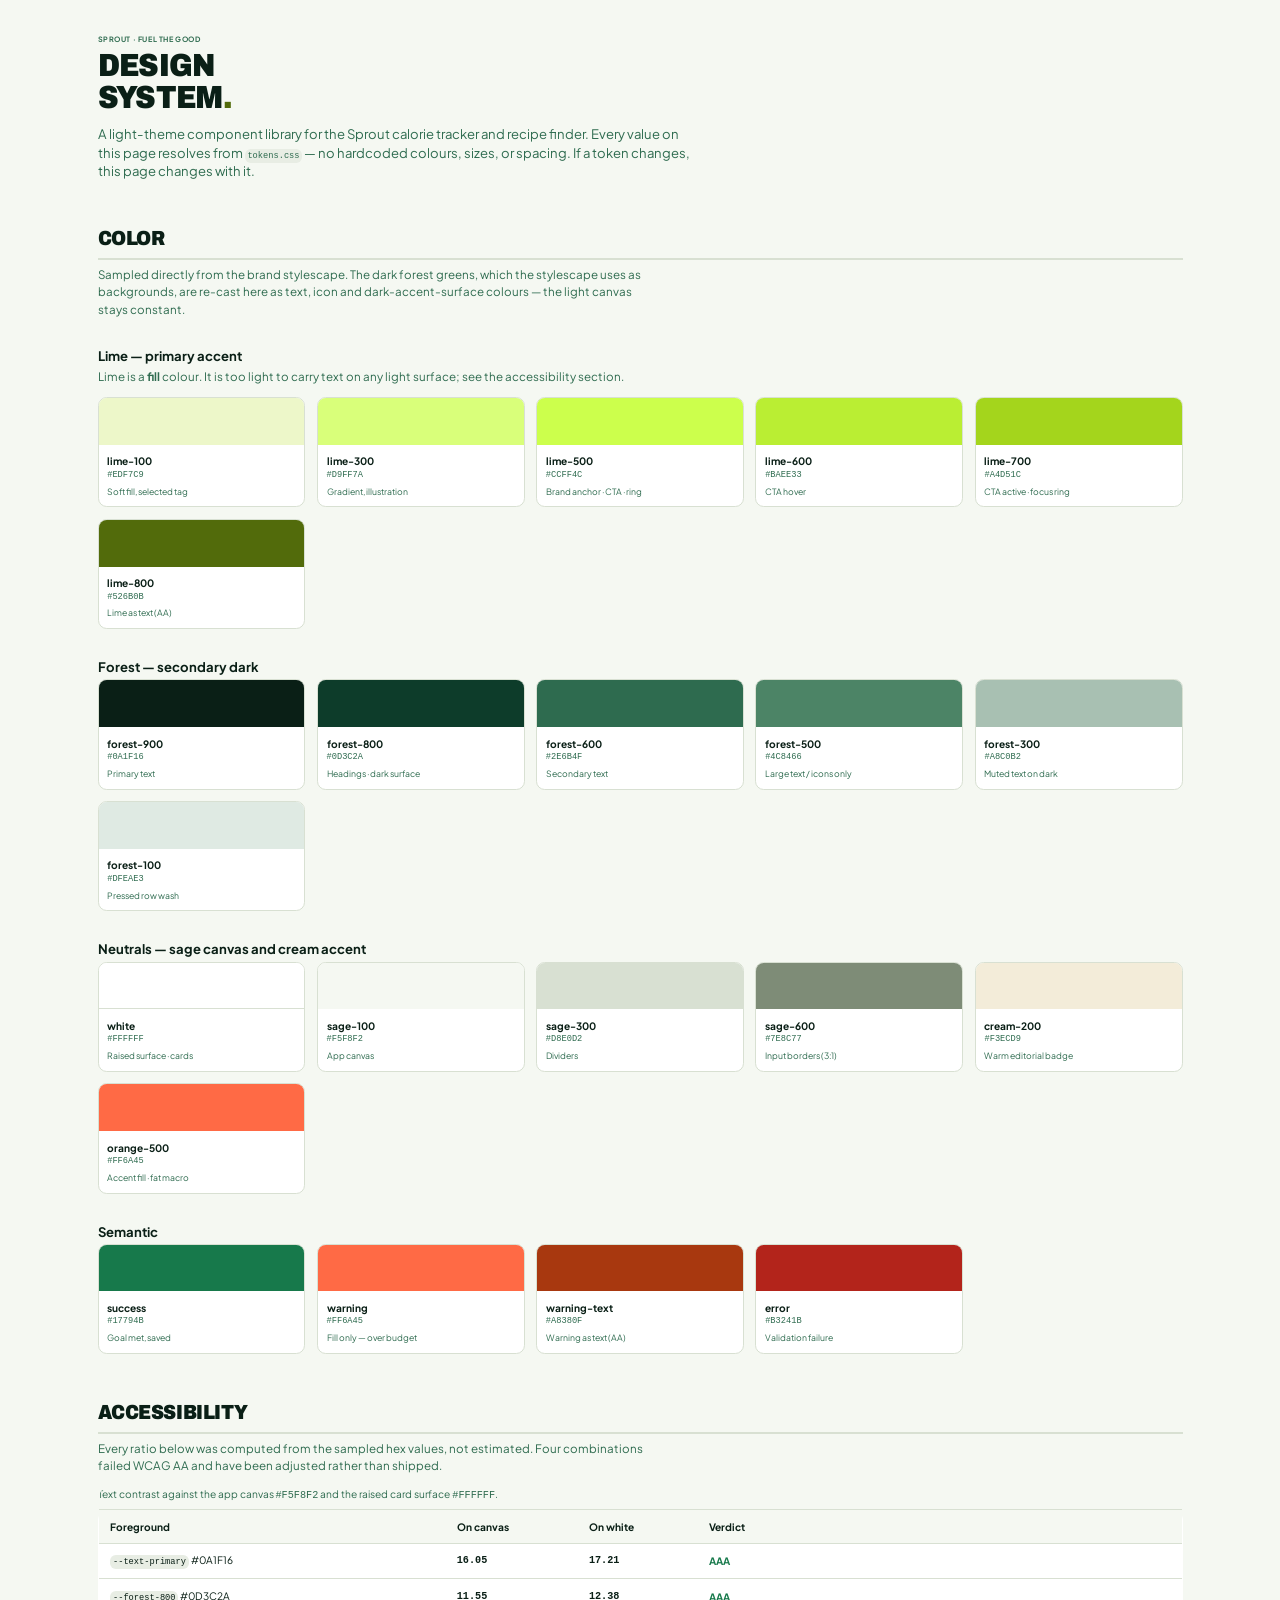
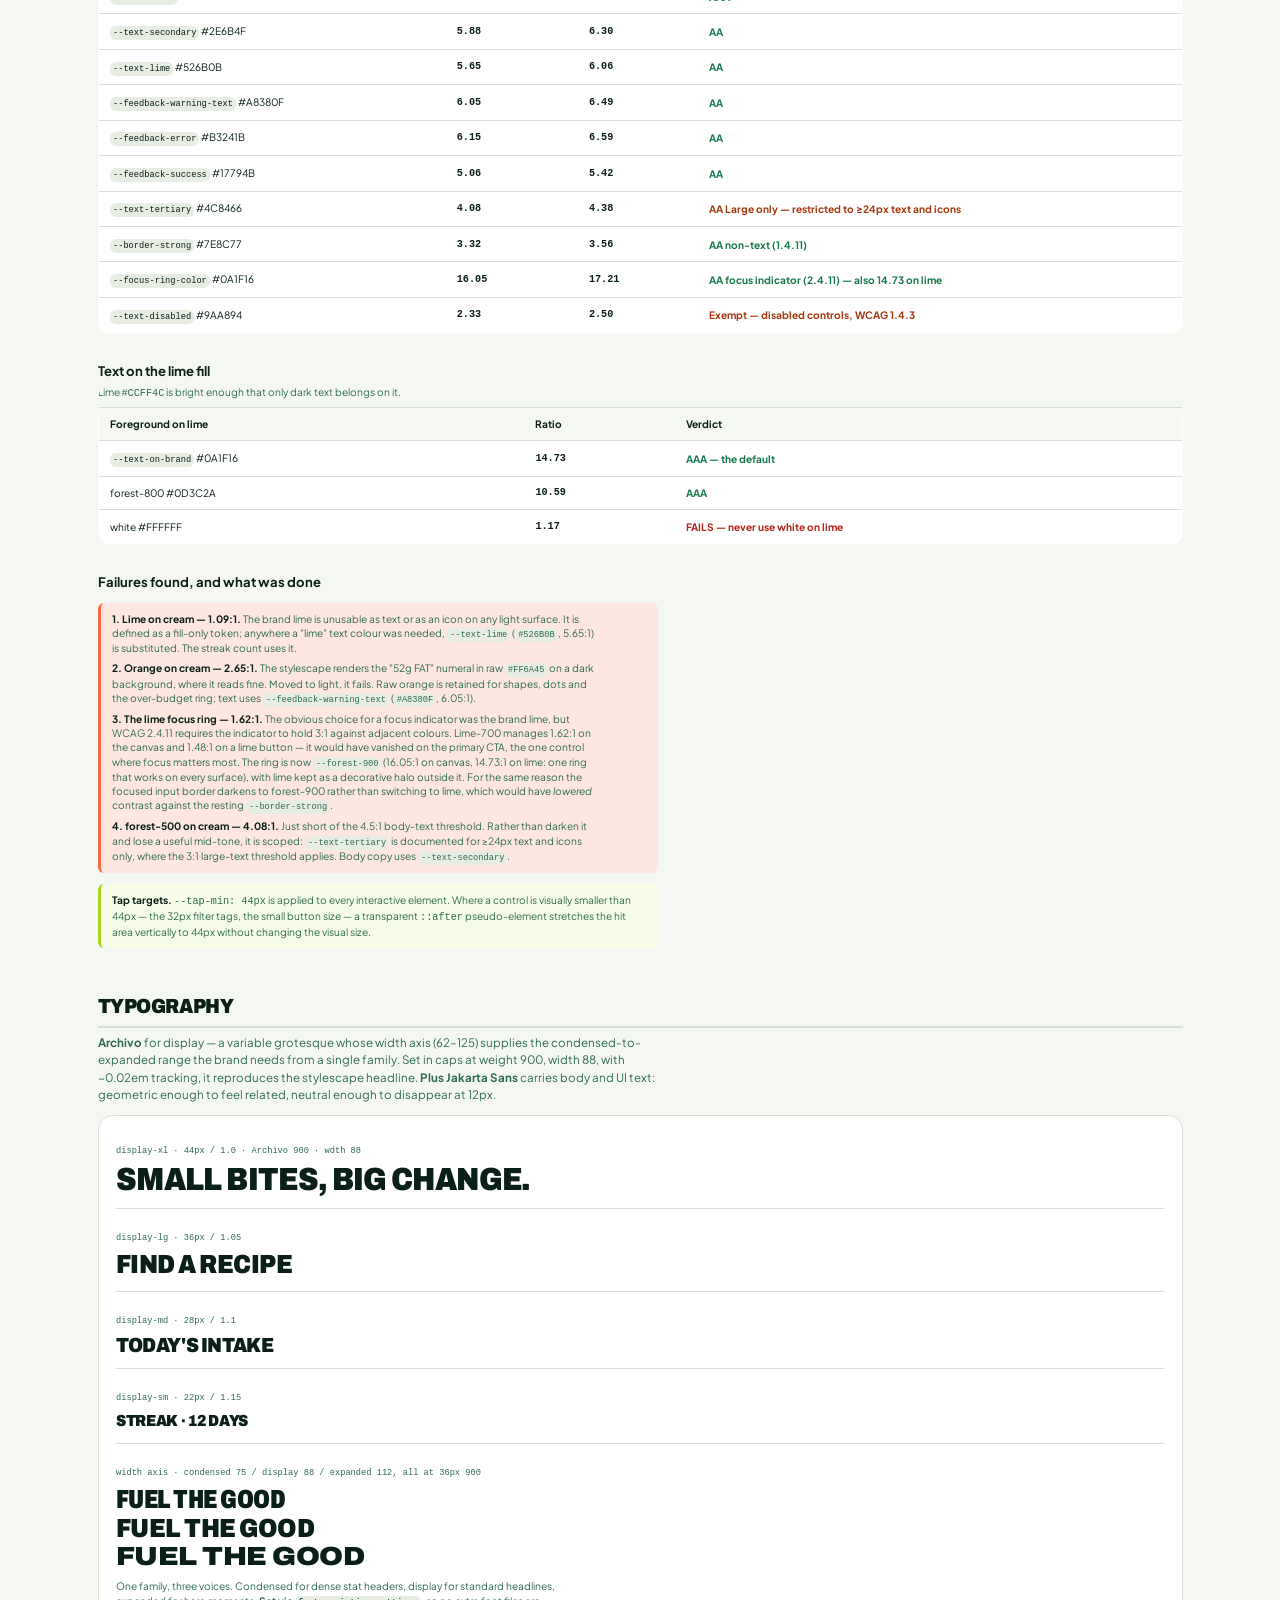
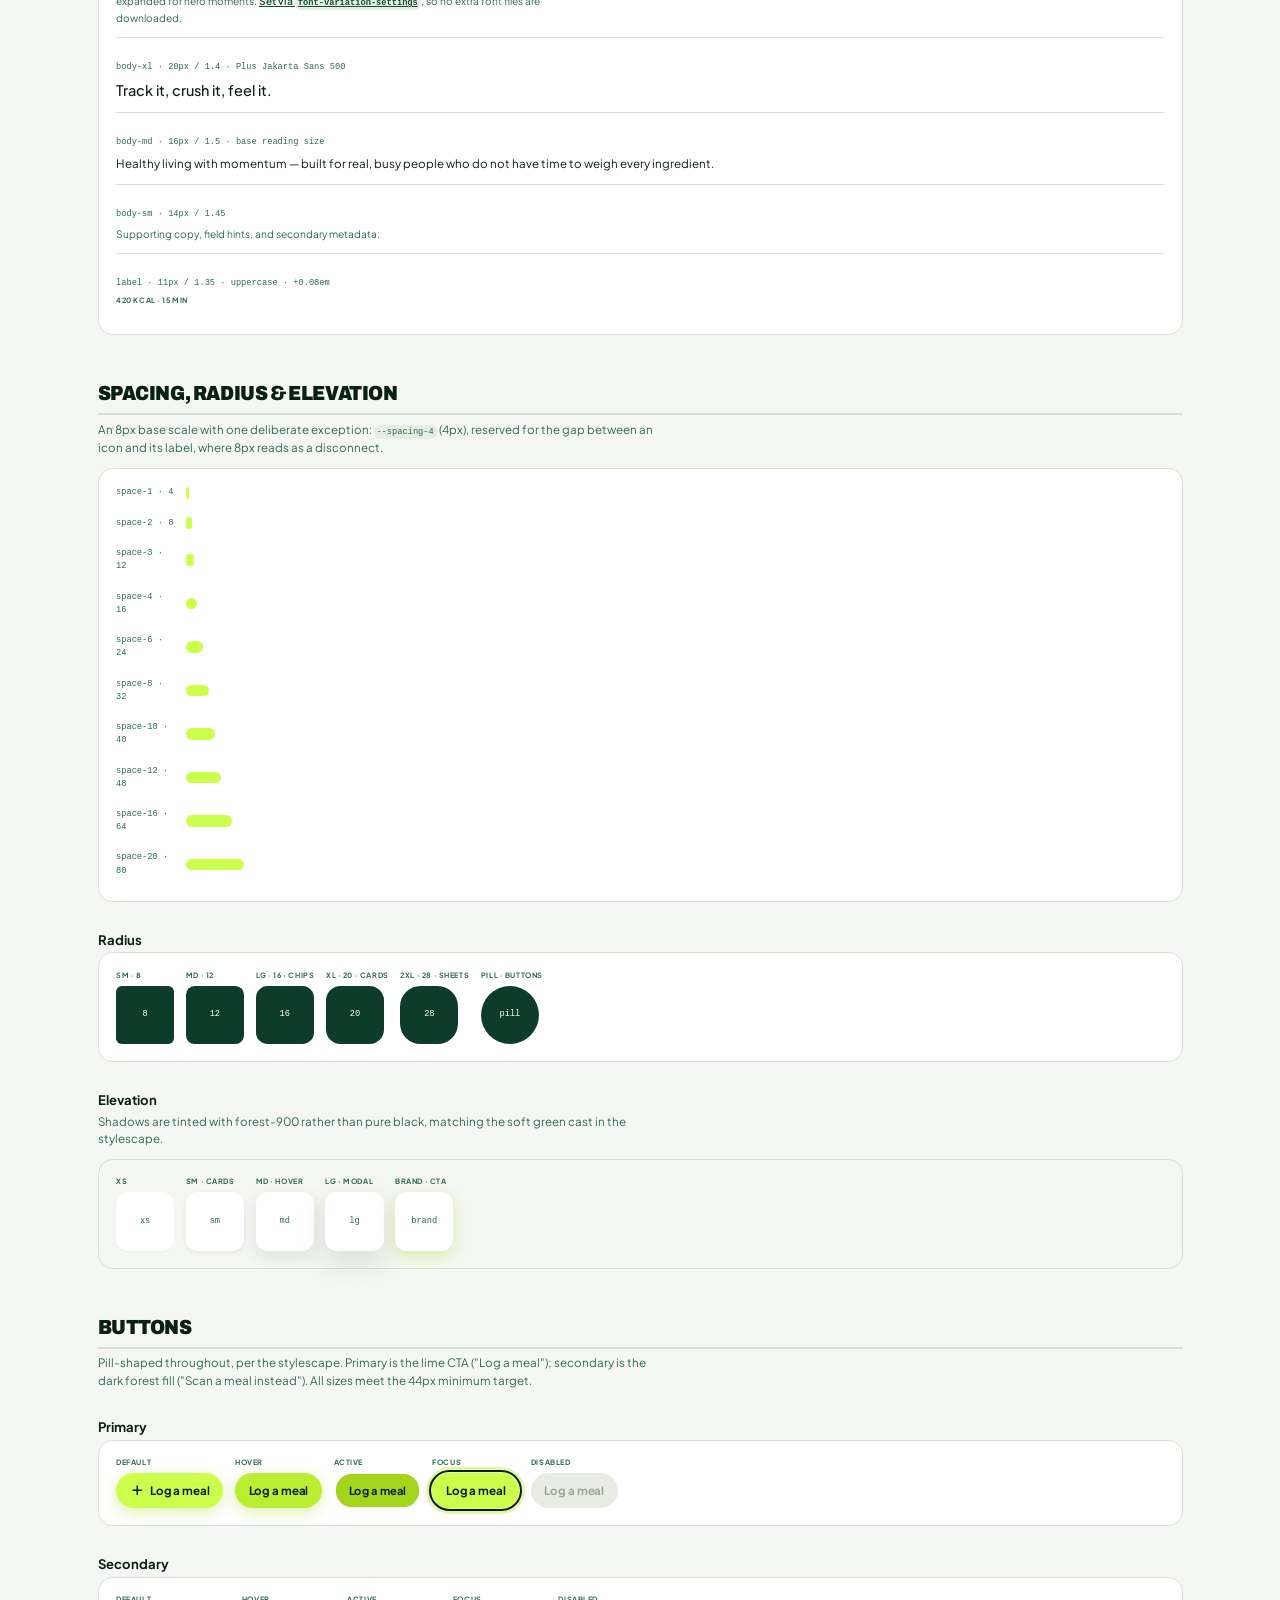
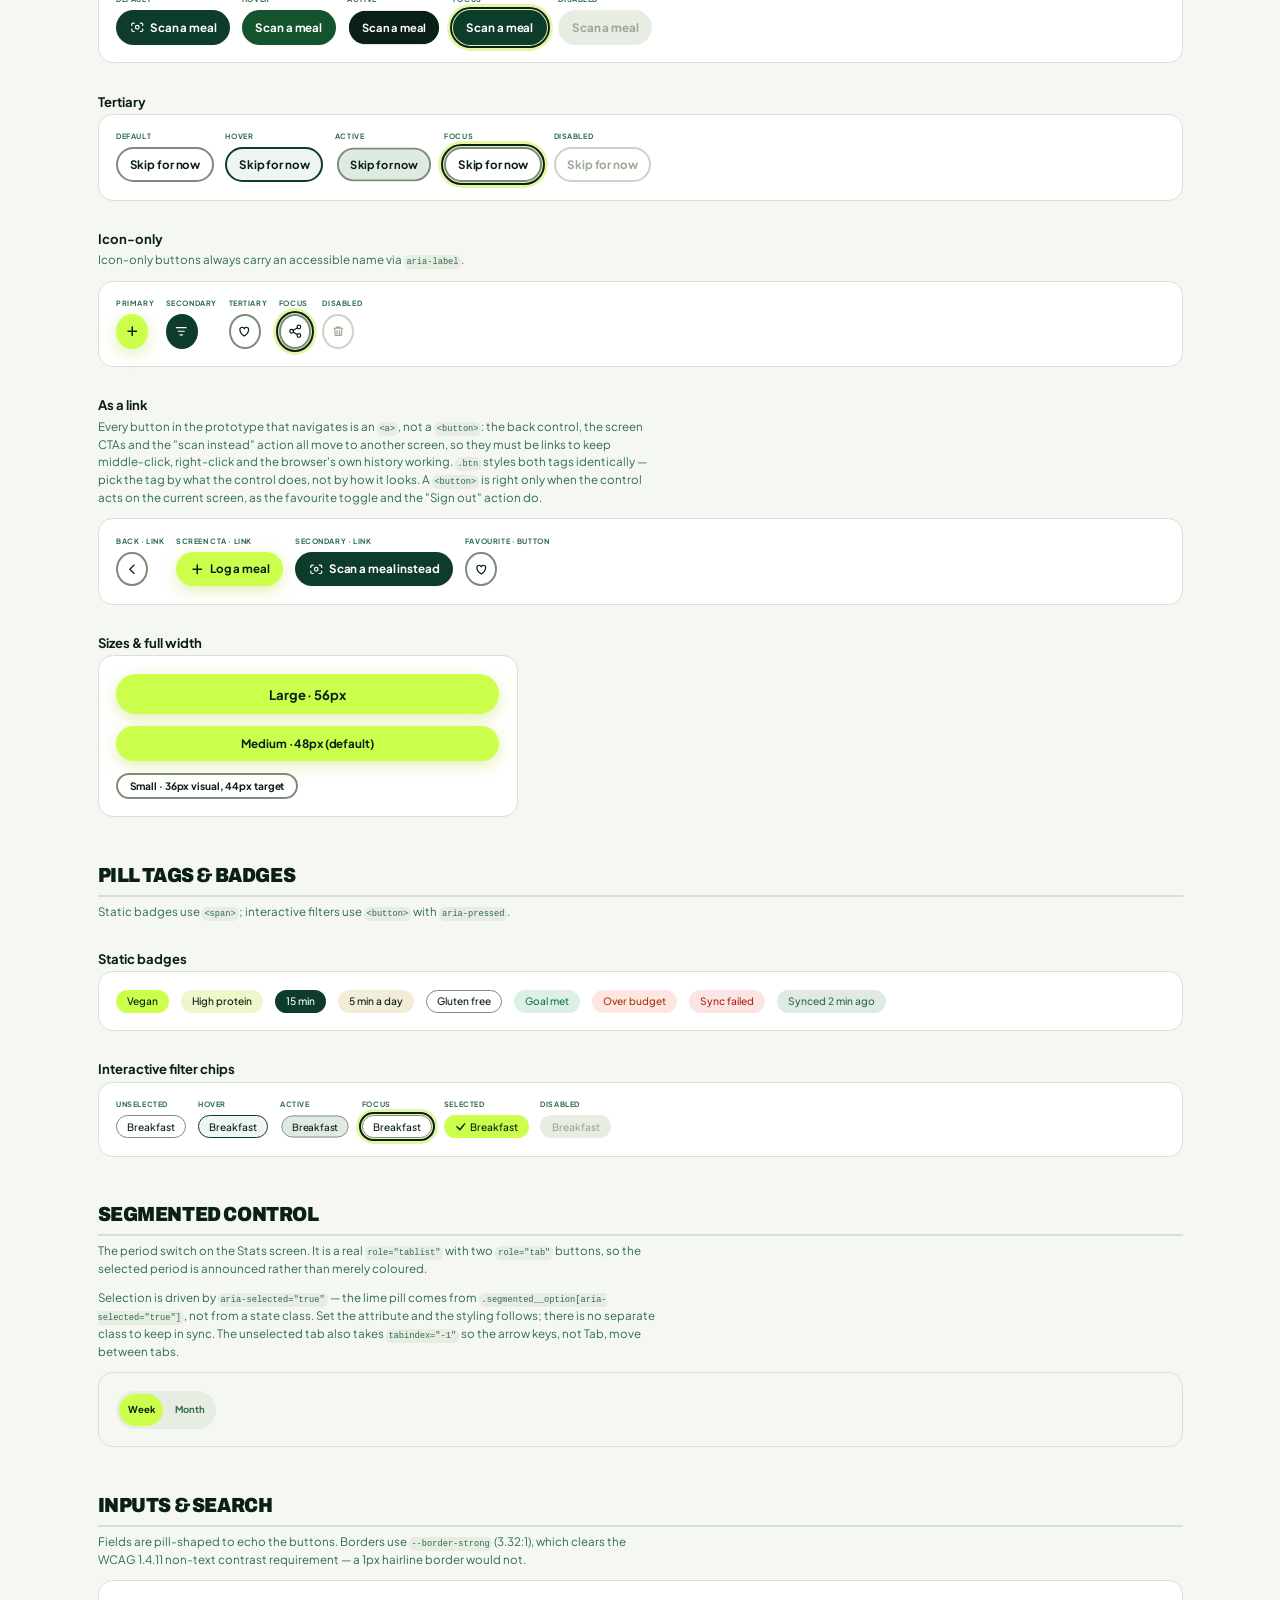
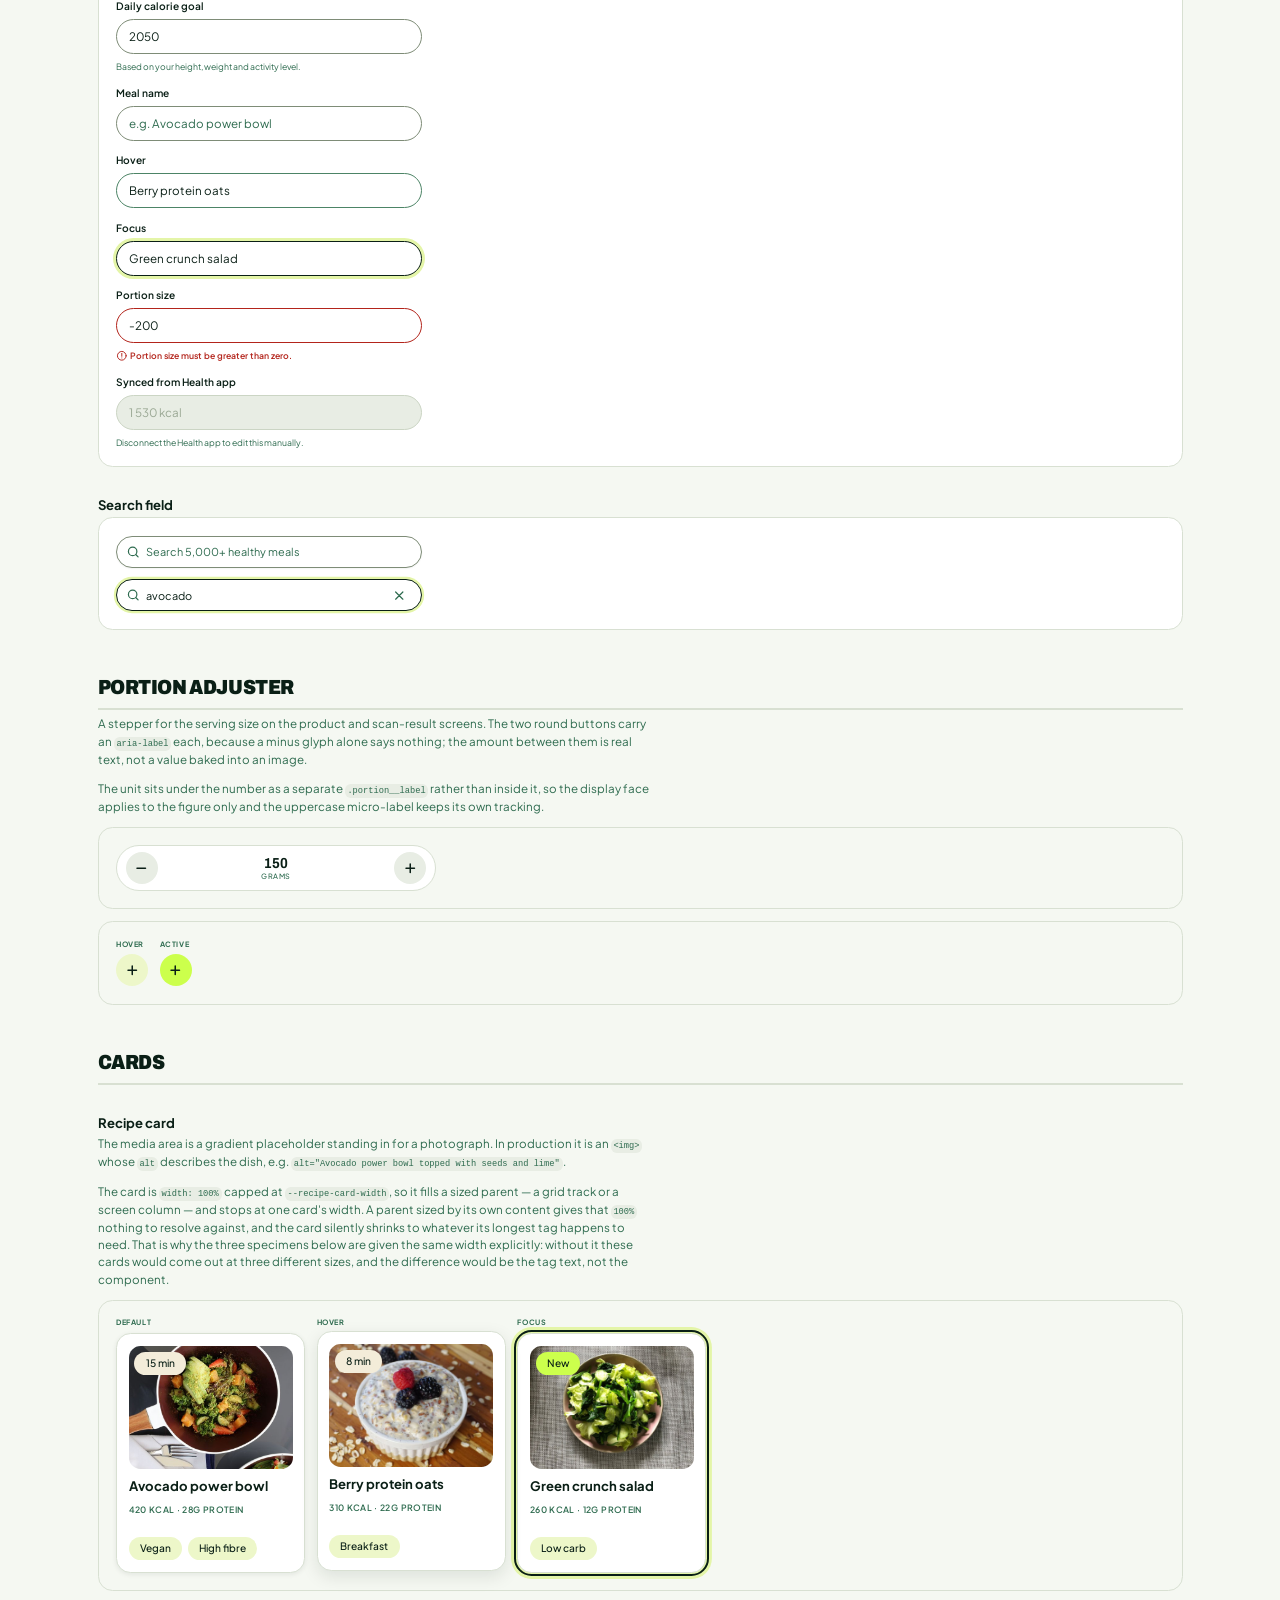
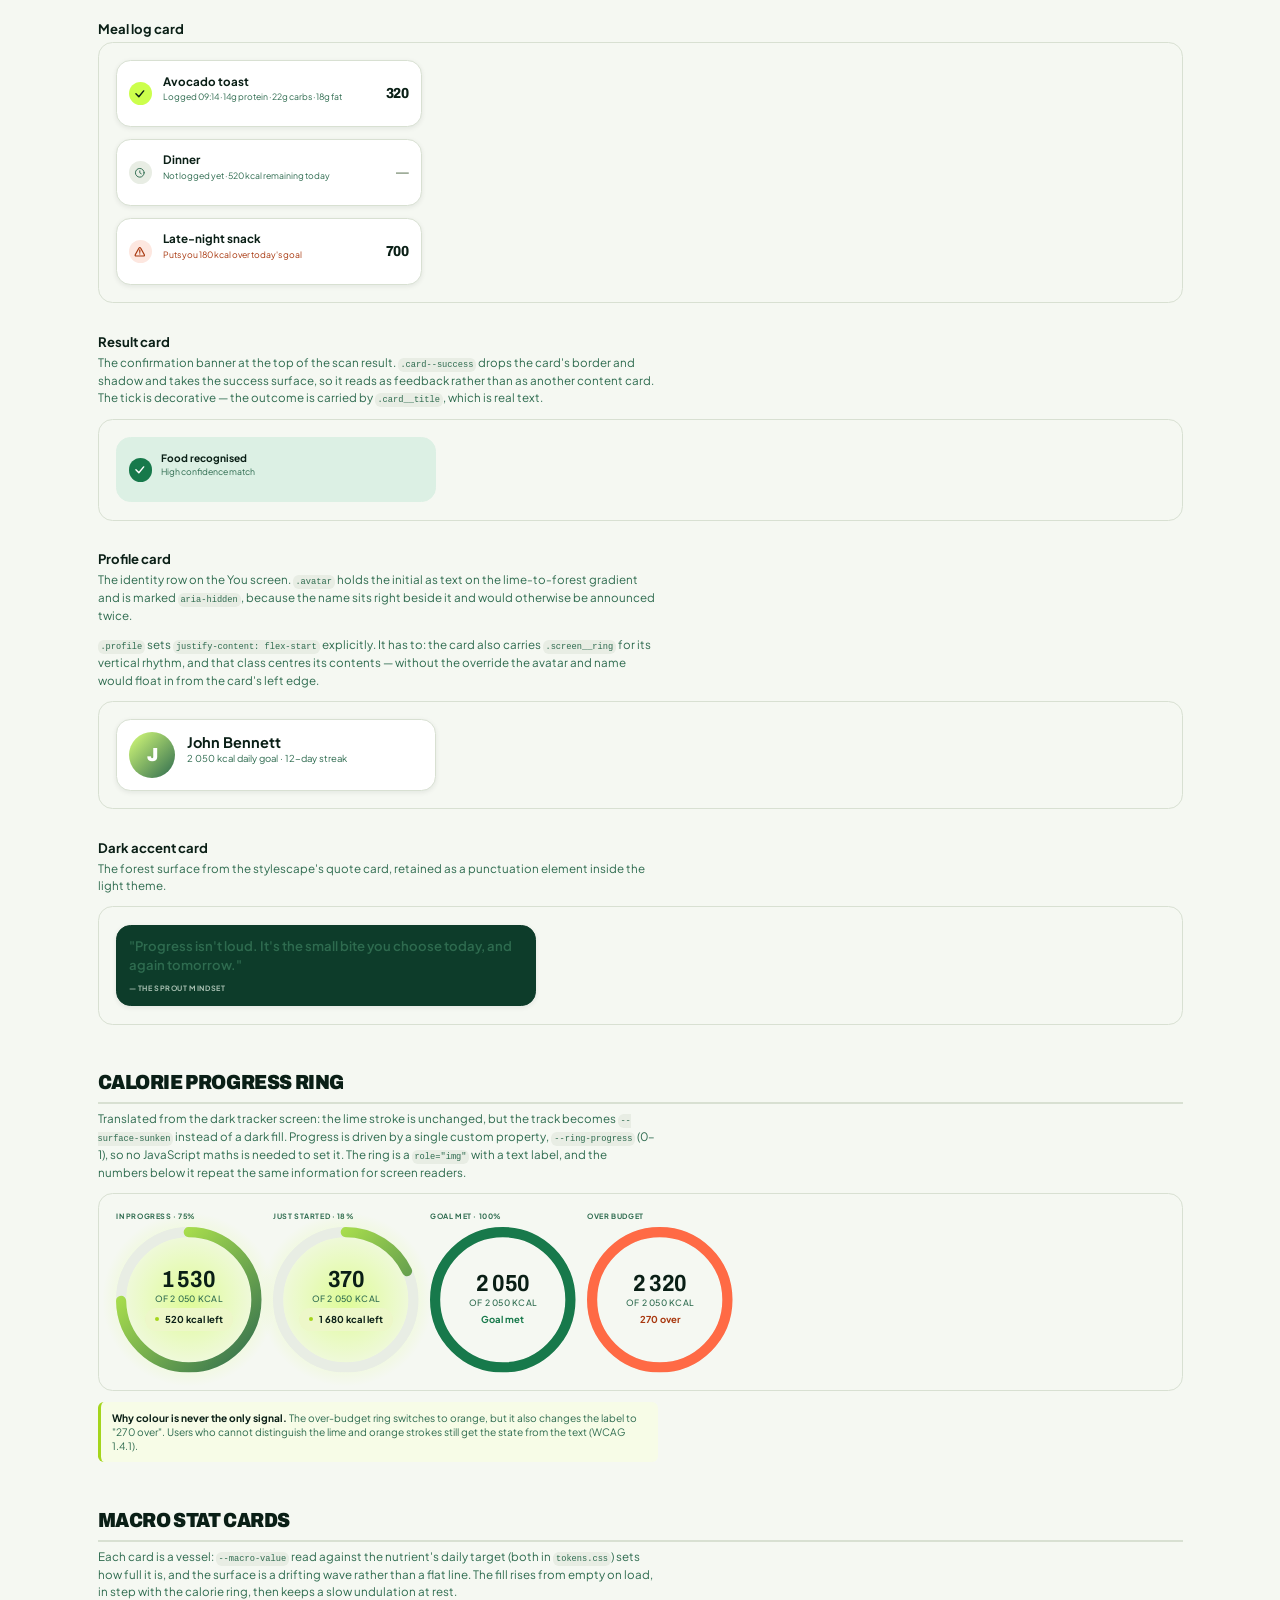
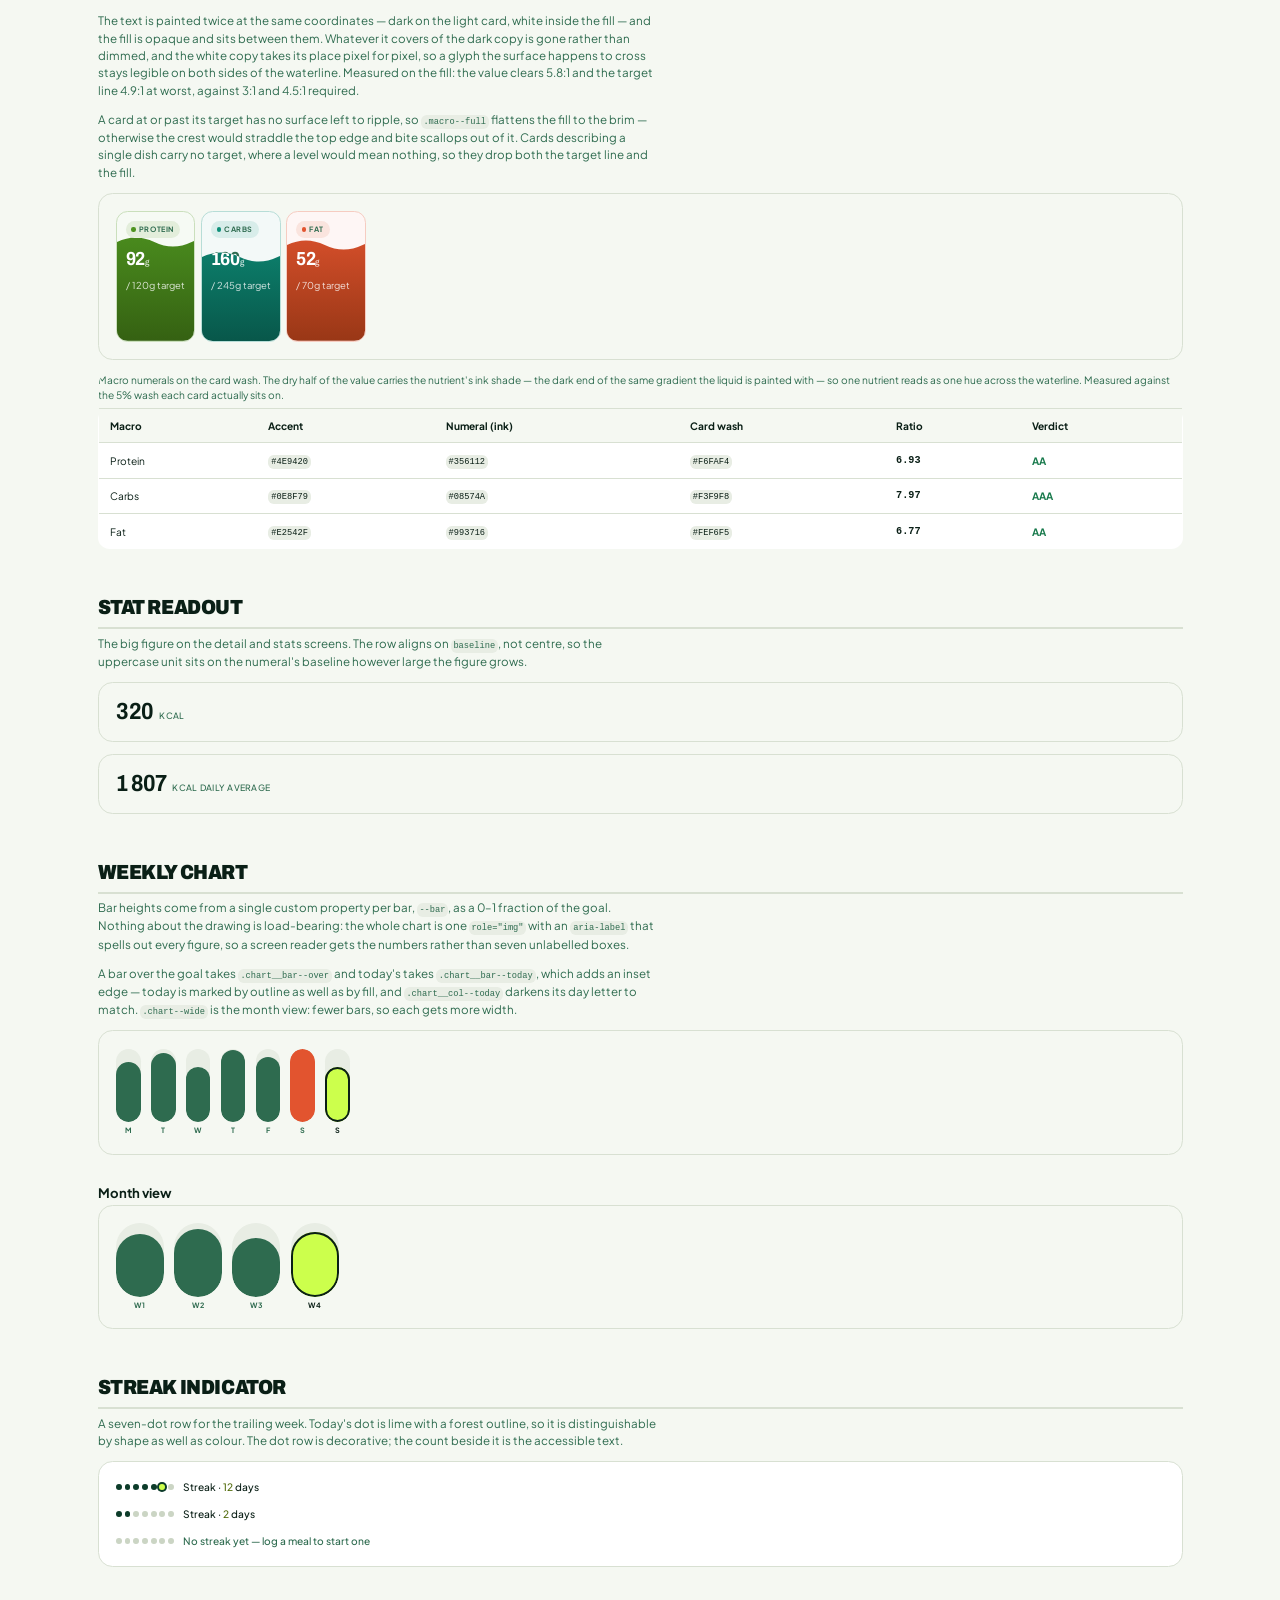
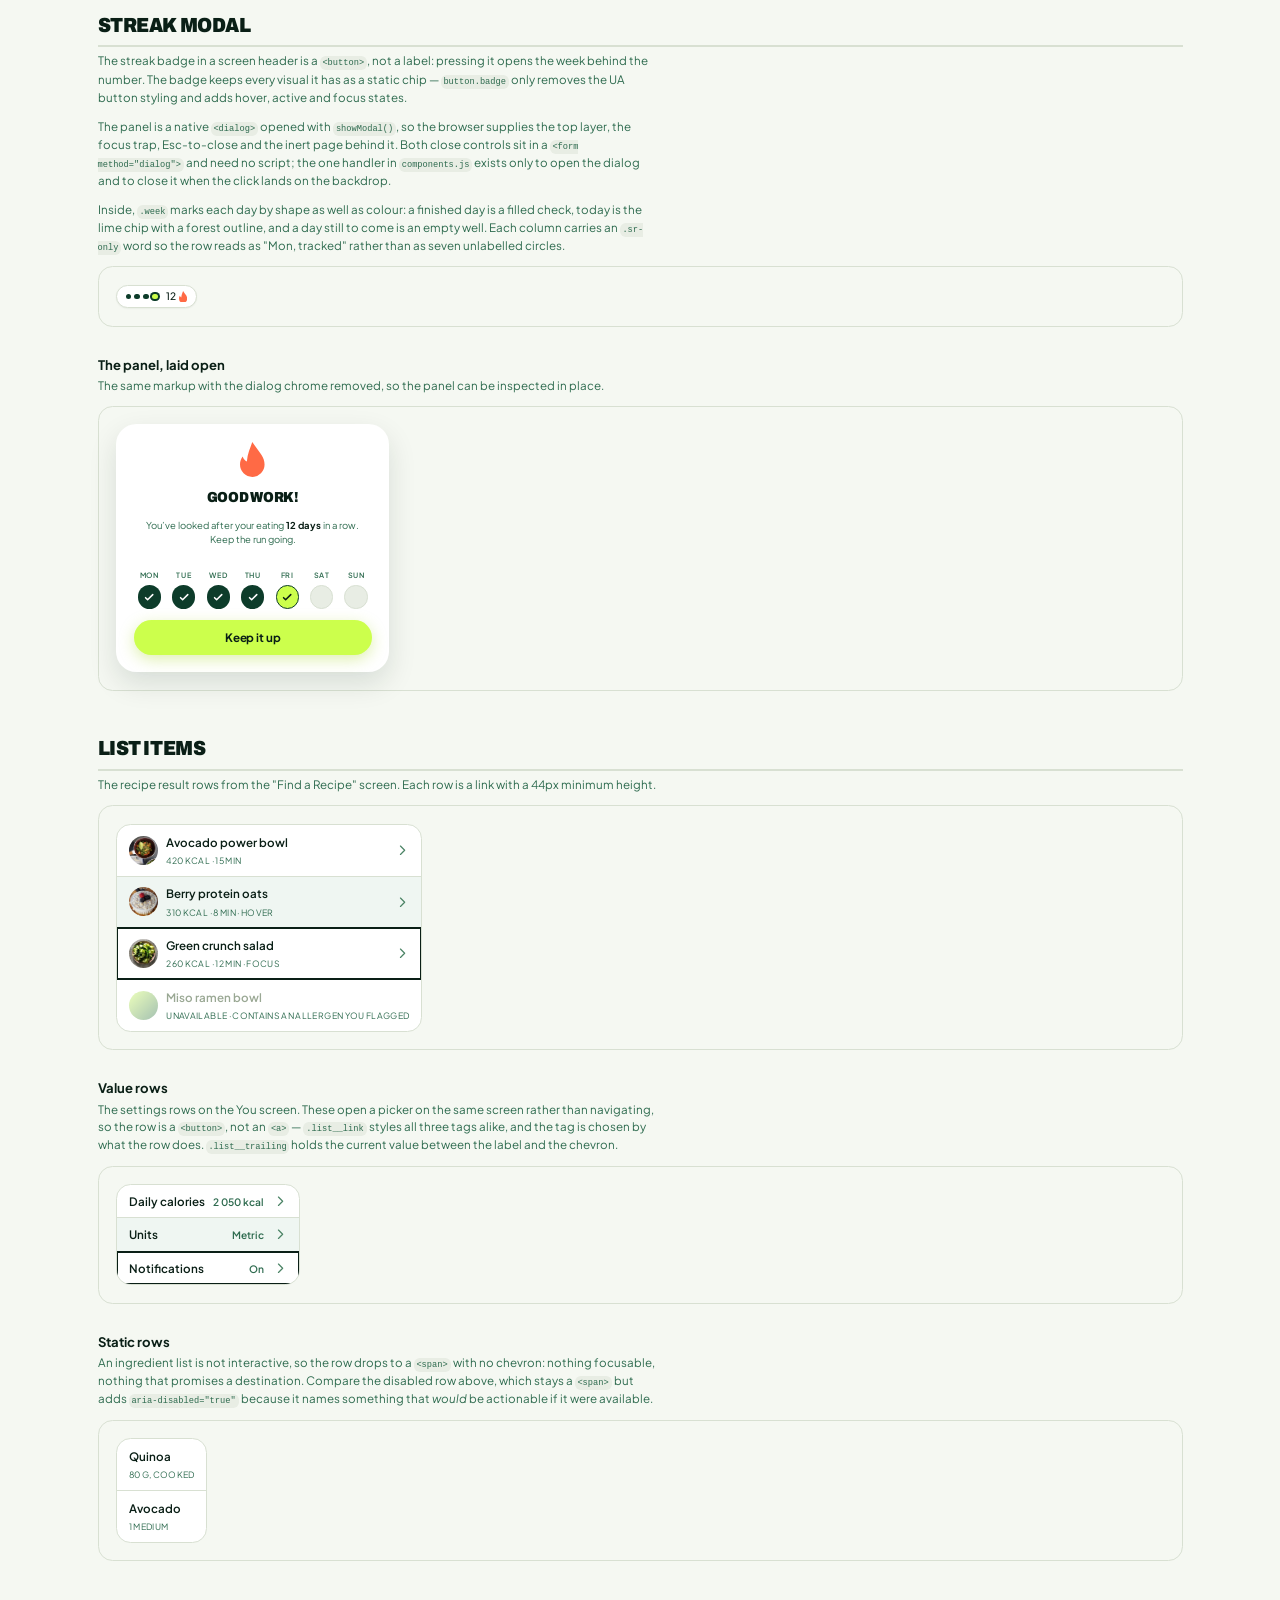
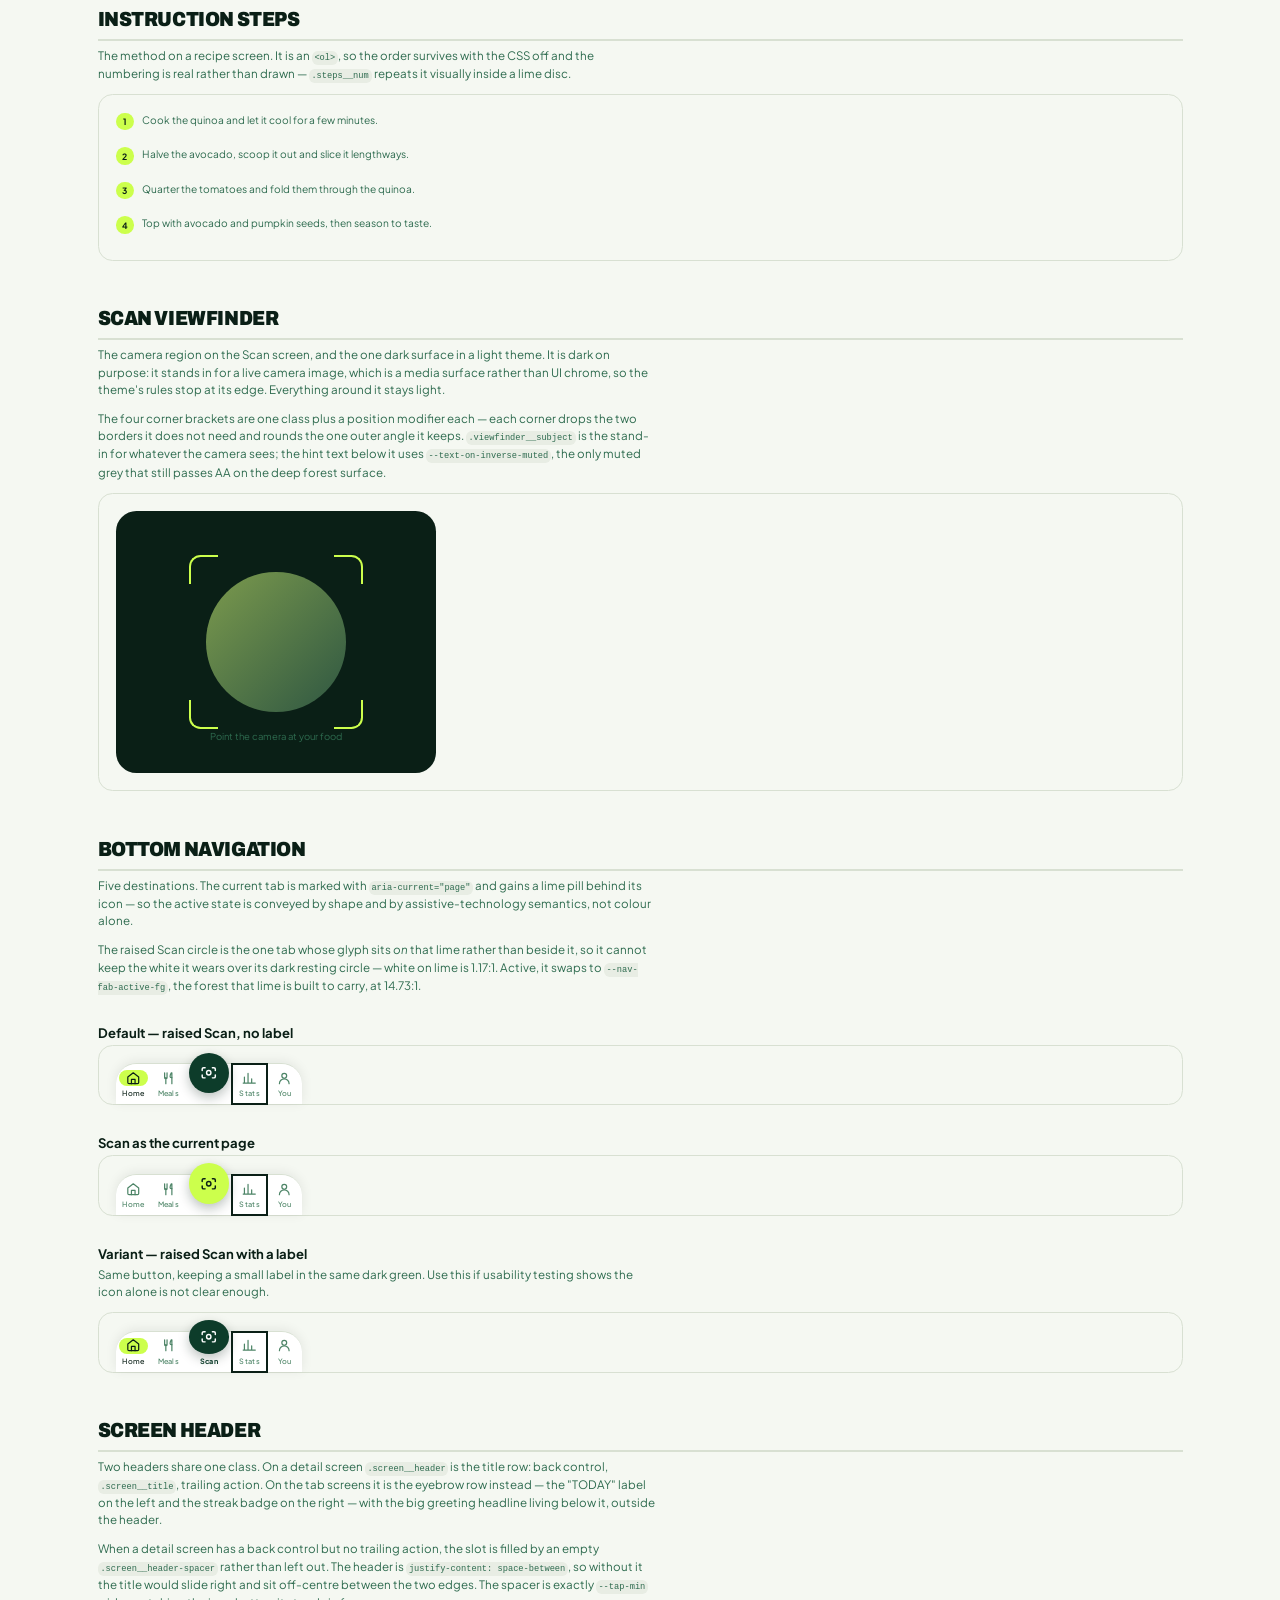
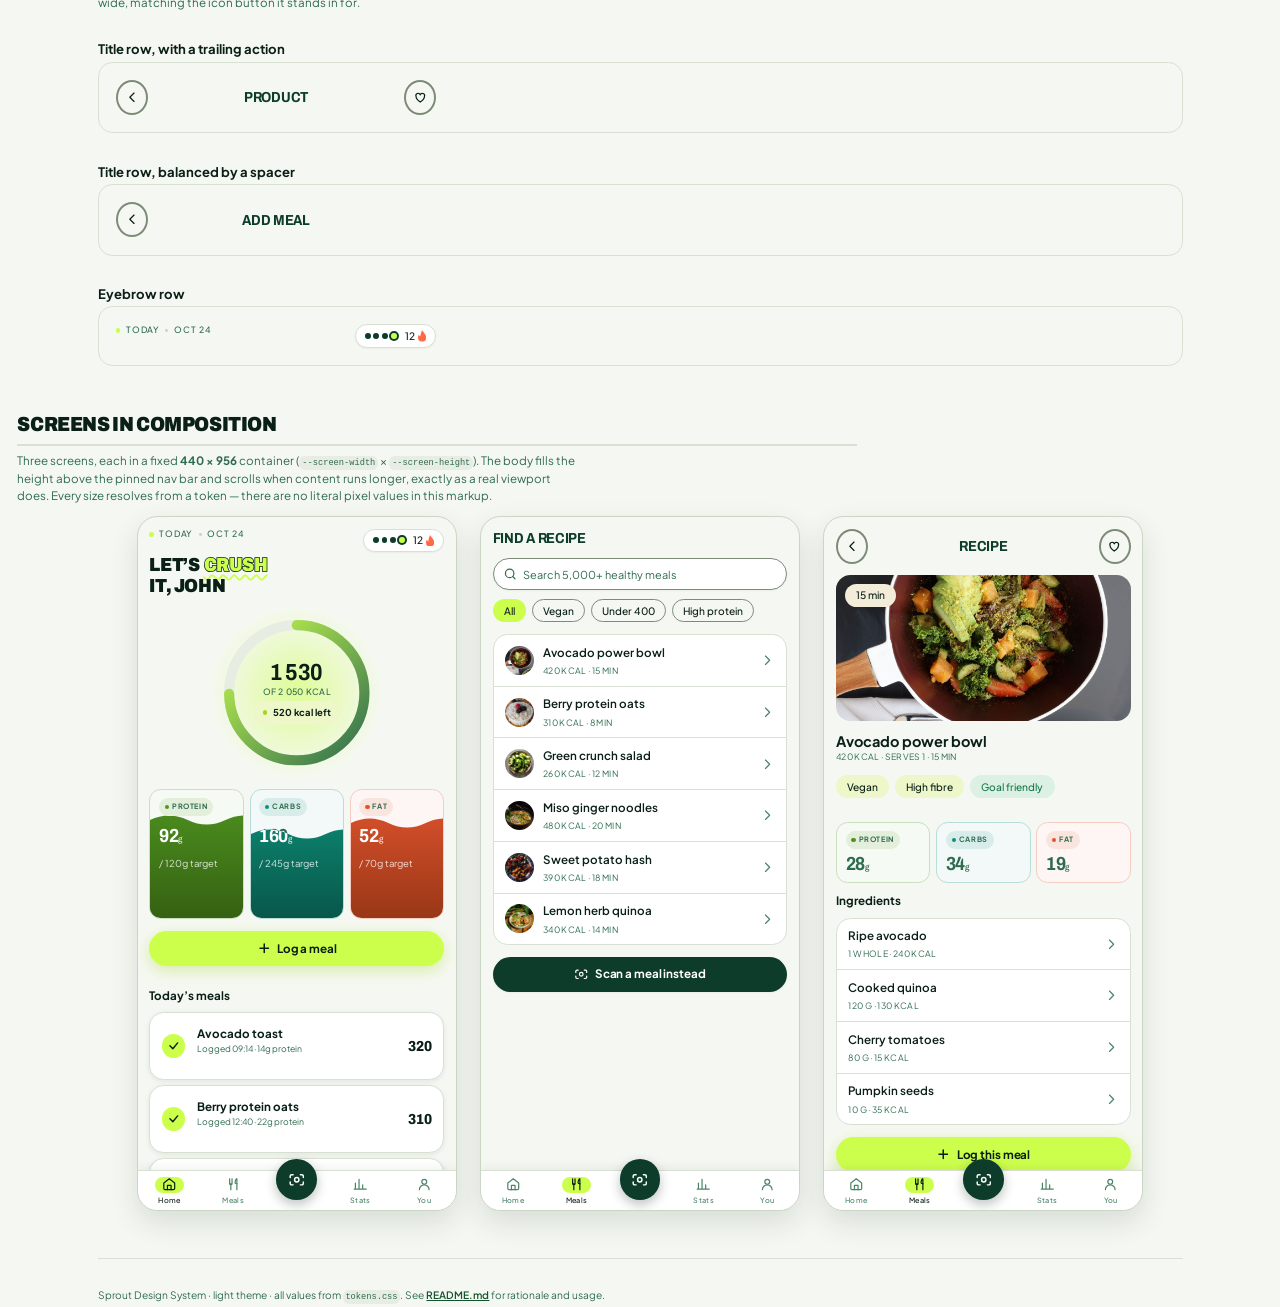
==== design-system/components.html @ c61a4f83 "feat: design system & prototype" ====
<!DOCTYPE html>
<html lang="en">
<head>
<meta charset="utf-8">
<meta name="viewport" content="width=device-width, initial-scale=1">
<title>Sprout Design System — Component Styleguide</title>
<meta name="description" content="Live styleguide for the Sprout calorie tracker and recipe finder. Light theme only.">

<!-- Google Fonts are imported by tokens.css so the token file is self-sufficient.
     These hints just open the connections earlier. -->
<link rel="preconnect" href="https://fonts.googleapis.com">
<link rel="preconnect" href="https://fonts.gstatic.com" crossorigin>

<!-- Every value below resolves from this file. Nothing is hardcoded. -->
<link rel="stylesheet" href="tokens.css">
<link rel="stylesheet" href="components.css">

<style>
/* ==========================================================================
   STYLEGUIDE CHROME
   The page furniture. Also token-driven, so the guide proves the tokens
   twice over: once in the components, once in the page around them.
   ========================================================================== */
*, *::before, *::after { box-sizing: border-box; }

body {
  margin: 0;
  background: var(--surface-canvas);
  color: var(--text-primary);
  font-family: var(--font-family-body);
  font-size: var(--font-size-16);
  line-height: var(--line-height-relaxed);
  -webkit-font-smoothing: antialiased;
}

.page {
  max-width: 1120px;
  margin: 0 auto;
  padding: var(--spacing-48) var(--spacing-24) var(--spacing-80);
}

/* --- Display type helper ------------------------------------------------- */
.display {
  font-family: var(--font-family-display);
  font-variation-settings: "wdth" var(--font-width-display);
  font-weight: var(--font-weight-black);
  letter-spacing: var(--tracking-display);
  text-transform: uppercase;
  margin: 0;
}

.page-title {
  font-size: var(--font-size-display-xl);
  line-height: var(--line-height-none);
  color: var(--text-primary);
}
.page-title .accent { color: var(--text-lime); }

.page-lede {
  max-width: 60ch;
  margin: var(--spacing-16) 0 0;
  color: var(--text-secondary);
  font-size: var(--font-size-18);
  line-height: var(--line-height-normal);
}

.eyebrow {
  font-size: var(--font-size-10);
  line-height: var(--line-height-snug);
  letter-spacing: var(--tracking-label);
  text-transform: uppercase;
  font-weight: var(--font-weight-bold);
  color: var(--text-secondary);
  margin: 0 0 var(--spacing-8);
}

.section { margin-top: var(--spacing-64); }

.section > h2 {
  font-family: var(--font-family-display);
  font-variation-settings: "wdth" var(--font-width-display);
  font-weight: var(--font-weight-black);
  letter-spacing: var(--tracking-display);
  text-transform: uppercase;
  font-size: var(--font-size-display-md);
  line-height: var(--line-height-tight);
  margin: 0 0 var(--spacing-8);
  padding-bottom: var(--spacing-12);
  border-bottom: 2px solid var(--border-subtle);
}

.section > h3 {
  font-size: var(--font-size-18);
  line-height: var(--line-height-normal);
  font-weight: var(--font-weight-bold);
  margin: var(--spacing-40) 0 var(--spacing-4);
}

.section p { color: var(--text-secondary); margin: 0 0 var(--spacing-16); max-width: 70ch; }

.note {
  border-left: 3px solid var(--border-brand);
  background: var(--lime-50);
  padding: var(--spacing-12) var(--spacing-16);
  border-radius: var(--radius-sm);
  font-size: var(--font-size-14);
  line-height: var(--line-height-normal);
  color: var(--text-secondary);
  margin: var(--spacing-16) 0;
  max-width: 80ch;
}
.note strong { color: var(--text-primary); }

.note--warn {
  border-left-color: var(--feedback-warning);
  background: var(--feedback-warning-surface);
}

/* Specimen tray: the neutral stage every component sits on */
.tray {
  display: flex;
  flex-wrap: wrap;
  align-items: center;
  gap: var(--spacing-16);
  padding: var(--spacing-24);
  background: var(--surface-raised);
  border: 1px solid var(--border-subtle);
  border-radius: var(--radius-xl);
  margin-bottom: var(--spacing-16);
}
.tray--stack { flex-direction: column; align-items: stretch; }
.tray--canvas { background: var(--surface-canvas); }
.tray--dark { background: var(--surface-inverse); border-color: var(--border-inverse); }

.specimen { display: flex; flex-direction: column; gap: var(--spacing-8); align-items: flex-start; }
.specimen__label {
  font-size: var(--font-size-10);
  line-height: var(--line-height-snug);
  letter-spacing: var(--tracking-label);
  text-transform: uppercase;
  font-weight: var(--font-weight-bold);
  color: var(--text-secondary);
}
.tray--dark .specimen__label { color: var(--text-on-inverse-muted); }

.grid {
  display: grid;
  grid-template-columns: repeat(auto-fill, minmax(200px, 1fr));
  gap: var(--spacing-16);
}

/* --- Swatches ------------------------------------------------------------ */
.swatch {
  border: 1px solid var(--border-subtle);
  border-radius: var(--radius-md);
  overflow: hidden;
  background: var(--surface-raised);
}
.swatch__chip { height: var(--spacing-64); }
.swatch__meta { padding: var(--spacing-12); }
.swatch__name { font-size: var(--font-size-14); font-weight: var(--font-weight-bold); }
.swatch__hex {
  font-family: var(--font-family-mono);
  font-size: var(--font-size-12);
  color: var(--text-secondary);
  text-transform: uppercase;
}
.swatch__role { font-size: var(--font-size-12); color: var(--text-secondary); margin-top: var(--spacing-4); }

/* --- Tables -------------------------------------------------------------- */
table {
  width: 100%;
  border-collapse: collapse;
  font-size: var(--font-size-14);
  background: var(--surface-raised);
  border-radius: var(--radius-lg);
  overflow: hidden;
  border: 1px solid var(--border-subtle);
}
caption {
  text-align: left;
  font-size: var(--font-size-14);
  color: var(--text-secondary);
  padding-bottom: var(--spacing-8);
}
th, td { text-align: left; padding: var(--spacing-12) var(--spacing-16); border-bottom: 1px solid var(--border-subtle); }
th { font-weight: var(--font-weight-bold); background: var(--surface-canvas); }
tbody tr:last-child td { border-bottom: 0; }
td code, th code, p code {
  font-family: var(--font-family-mono);
  font-size: var(--font-size-12);
  background: var(--surface-sunken);
  padding: 2px var(--spacing-4);
  border-radius: var(--radius-sm);
}
.ratio { font-family: var(--font-family-mono); font-weight: var(--font-weight-bold); }
.pass { color: var(--feedback-success); font-weight: var(--font-weight-bold); }
.fail { color: var(--feedback-error); font-weight: var(--font-weight-bold); }
.cond { color: var(--feedback-warning-text); font-weight: var(--font-weight-bold); }

/* --------------------------------------------------------------------------
   Spacing / radius / elevation specimens
   -------------------------------------------------------------------------- */
.space-row { display: flex; align-items: center; gap: var(--spacing-16); margin-bottom: var(--spacing-8); }
.space-bar { height: var(--spacing-16); background: var(--interactive-brand); border-radius: var(--radius-sm); }
.space-name { font-family: var(--font-family-mono); font-size: var(--font-size-12); width: var(--spacing-80); flex: none; color: var(--text-secondary); }

.radius-demo {
  width: var(--spacing-80);
  height: var(--spacing-80);
  background: var(--surface-inverse);
  display: grid;
  place-items: center;
  color: var(--text-on-inverse);
  font-family: var(--font-family-mono);
  font-size: var(--font-size-12);
}
.elev-demo {
  width: var(--spacing-80);
  height: var(--spacing-80);
  background: var(--surface-raised);
  border-radius: var(--radius-lg);
  display: grid;
  place-items: center;
  font-family: var(--font-family-mono);
  font-size: var(--font-size-12);
  color: var(--text-secondary);
}

.type-specimen { border-bottom: 1px solid var(--border-subtle); padding: var(--spacing-16) 0; }
.type-specimen:last-child { border-bottom: 0; }
.type-specimen__meta {
  font-family: var(--font-family-mono);
  font-size: var(--font-size-12);
  color: var(--text-secondary);
  margin-bottom: var(--spacing-8);
}


.skip-link {
  position: absolute;
  left: var(--spacing-16);
  top: calc(var(--spacing-16) * -4);
  z-index: var(--z-overlay);
  background: var(--surface-brand);
  color: var(--text-on-brand);
  padding: var(--spacing-12) var(--spacing-16);
  border-radius: var(--radius-pill);
  font-weight: var(--font-weight-bold);
  text-decoration: none;
  transition: top var(--duration-fast) var(--ease-standard);
}
.skip-link:focus { top: var(--spacing-16); }

footer { margin-top: var(--spacing-64); padding-top: var(--spacing-24); border-top: 1px solid var(--border-subtle); color: var(--text-secondary); font-size: var(--font-size-14); }
</style>
</head>

<body>
<a class="skip-link" href="#main">Skip to content</a>

<svg class="svg-defs" aria-hidden="true" focusable="false">
  <defs>
    <linearGradient id="ring-gradient" x1="0" y1="1" x2="1" y2="0">
      <stop class="ring-grad__from" offset="0%"/>
      <stop class="ring-grad__to" offset="100%"/>
    </linearGradient>
  </defs>
</svg>


<div class="page">

<header>
  <p class="eyebrow">Sprout · Fuel the Good</p>
  <h1 class="display page-title">Design<br>System<span class="accent">.</span></h1>
  <p class="page-lede">
    A light-theme component library for the Sprout calorie tracker and recipe finder.
    Every value on this page resolves from <code>tokens.css</code> — no hardcoded colours,
    sizes, or spacing. If a token changes, this page changes with it.
  </p>
</header>

<main id="main">

<!-- ======================================================================
     FOUNDATIONS — COLOR
     ====================================================================== -->
<section class="section" aria-labelledby="h-color">
  <h2 id="h-color">Color</h2>
  <p>
    Sampled directly from the brand stylescape. The dark forest greens, which the
    stylescape uses as backgrounds, are re-cast here as text, icon and dark-accent-surface
    colours — the light canvas stays constant.
  </p>

  <h3>Lime — primary accent</h3>
  <p>Lime is a <strong>fill</strong> colour. It is too light to carry text on any light surface; see the accessibility section.</p>
  <div class="grid">
    <div class="swatch"><div class="swatch__chip" style="background: var(--lime-100)"></div><div class="swatch__meta"><div class="swatch__name">lime-100</div><div class="swatch__hex">#EDF7C9</div><div class="swatch__role">Soft fill, selected tag</div></div></div>
    <div class="swatch"><div class="swatch__chip" style="background: var(--lime-300)"></div><div class="swatch__meta"><div class="swatch__name">lime-300</div><div class="swatch__hex">#D9FF7A</div><div class="swatch__role">Gradient, illustration</div></div></div>
    <div class="swatch"><div class="swatch__chip" style="background: var(--lime-500)"></div><div class="swatch__meta"><div class="swatch__name">lime-500</div><div class="swatch__hex">#CCFF4C</div><div class="swatch__role">Brand anchor · CTA · ring</div></div></div>
    <div class="swatch"><div class="swatch__chip" style="background: var(--lime-600)"></div><div class="swatch__meta"><div class="swatch__name">lime-600</div><div class="swatch__hex">#BAEE33</div><div class="swatch__role">CTA hover</div></div></div>
    <div class="swatch"><div class="swatch__chip" style="background: var(--lime-700)"></div><div class="swatch__meta"><div class="swatch__name">lime-700</div><div class="swatch__hex">#A4D51C</div><div class="swatch__role">CTA active · focus ring</div></div></div>
    <div class="swatch"><div class="swatch__chip" style="background: var(--lime-800)"></div><div class="swatch__meta"><div class="swatch__name">lime-800</div><div class="swatch__hex">#526B0B</div><div class="swatch__role">Lime as text (AA)</div></div></div>
  </div>

  <h3>Forest — secondary dark</h3>
  <div class="grid">
    <div class="swatch"><div class="swatch__chip" style="background: var(--forest-900)"></div><div class="swatch__meta"><div class="swatch__name">forest-900</div><div class="swatch__hex">#0A1F16</div><div class="swatch__role">Primary text</div></div></div>
    <div class="swatch"><div class="swatch__chip" style="background: var(--forest-800)"></div><div class="swatch__meta"><div class="swatch__name">forest-800</div><div class="swatch__hex">#0D3C2A</div><div class="swatch__role">Headings · dark surface</div></div></div>
    <div class="swatch"><div class="swatch__chip" style="background: var(--forest-600)"></div><div class="swatch__meta"><div class="swatch__name">forest-600</div><div class="swatch__hex">#2E6B4F</div><div class="swatch__role">Secondary text</div></div></div>
    <div class="swatch"><div class="swatch__chip" style="background: var(--forest-500)"></div><div class="swatch__meta"><div class="swatch__name">forest-500</div><div class="swatch__hex">#4C8466</div><div class="swatch__role">Large text / icons only</div></div></div>
    <div class="swatch"><div class="swatch__chip" style="background: var(--forest-300)"></div><div class="swatch__meta"><div class="swatch__name">forest-300</div><div class="swatch__hex">#A8C0B2</div><div class="swatch__role">Muted text on dark</div></div></div>
    <div class="swatch"><div class="swatch__chip" style="background: var(--forest-100)"></div><div class="swatch__meta"><div class="swatch__name">forest-100</div><div class="swatch__hex">#DFEAE3</div><div class="swatch__role">Pressed row wash</div></div></div>
  </div>

  <h3>Neutrals — sage canvas and cream accent</h3>
  <div class="grid">
    <div class="swatch"><div class="swatch__chip" style="background: var(--white); border-bottom: 1px solid var(--border-subtle)"></div><div class="swatch__meta"><div class="swatch__name">white</div><div class="swatch__hex">#FFFFFF</div><div class="swatch__role">Raised surface · cards</div></div></div>
    <div class="swatch"><div class="swatch__chip" style="background: var(--sage-100)"></div><div class="swatch__meta"><div class="swatch__name">sage-100</div><div class="swatch__hex">#F5F8F2</div><div class="swatch__role">App canvas</div></div></div>
    <div class="swatch"><div class="swatch__chip" style="background: var(--sage-300)"></div><div class="swatch__meta"><div class="swatch__name">sage-300</div><div class="swatch__hex">#D8E0D2</div><div class="swatch__role">Dividers</div></div></div>
    <div class="swatch"><div class="swatch__chip" style="background: var(--sage-600)"></div><div class="swatch__meta"><div class="swatch__name">sage-600</div><div class="swatch__hex">#7E8C77</div><div class="swatch__role">Input borders (3:1)</div></div></div>
    <div class="swatch"><div class="swatch__chip" style="background: var(--cream-200)"></div><div class="swatch__meta"><div class="swatch__name">cream-200</div><div class="swatch__hex">#F3ECD9</div><div class="swatch__role">Warm editorial badge</div></div></div>
    <div class="swatch"><div class="swatch__chip" style="background: var(--orange-500)"></div><div class="swatch__meta"><div class="swatch__name">orange-500</div><div class="swatch__hex">#FF6A45</div><div class="swatch__role">Accent fill · fat macro</div></div></div>
  </div>

  <h3>Semantic</h3>
  <div class="grid">
    <div class="swatch"><div class="swatch__chip" style="background: var(--feedback-success)"></div><div class="swatch__meta"><div class="swatch__name">success</div><div class="swatch__hex">#17794B</div><div class="swatch__role">Goal met, saved</div></div></div>
    <div class="swatch"><div class="swatch__chip" style="background: var(--feedback-warning)"></div><div class="swatch__meta"><div class="swatch__name">warning</div><div class="swatch__hex">#FF6A45</div><div class="swatch__role">Fill only — over budget</div></div></div>
    <div class="swatch"><div class="swatch__chip" style="background: var(--feedback-warning-text)"></div><div class="swatch__meta"><div class="swatch__name">warning-text</div><div class="swatch__hex">#A8380F</div><div class="swatch__role">Warning as text (AA)</div></div></div>
    <div class="swatch"><div class="swatch__chip" style="background: var(--feedback-error)"></div><div class="swatch__meta"><div class="swatch__name">error</div><div class="swatch__hex">#B3241B</div><div class="swatch__role">Validation failure</div></div></div>
  </div>
</section>


<!-- ======================================================================
     ACCESSIBILITY
     ====================================================================== -->
<section class="section" aria-labelledby="h-a11y">
  <h2 id="h-a11y">Accessibility</h2>
  <p>
    Every ratio below was computed from the sampled hex values, not estimated.
    Four combinations failed WCAG AA and have been adjusted rather than shipped.
  </p>

  <table>
    <caption>Text contrast against the app canvas <code>#F5F8F2</code> and the raised card surface <code>#FFFFFF</code>.</caption>
    <thead>
      <tr><th scope="col">Foreground</th><th scope="col">On canvas</th><th scope="col">On white</th><th scope="col">Verdict</th></tr>
    </thead>
    <tbody>
      <tr><td><code>--text-primary</code> #0A1F16</td><td class="ratio">16.05</td><td class="ratio">17.21</td><td class="pass">AAA</td></tr>
      <tr><td><code>--forest-800</code> #0D3C2A</td><td class="ratio">11.55</td><td class="ratio">12.38</td><td class="pass">AAA</td></tr>
      <tr><td><code>--text-secondary</code> #2E6B4F</td><td class="ratio">5.88</td><td class="ratio">6.30</td><td class="pass">AA</td></tr>
      <tr><td><code>--text-lime</code> #526B0B</td><td class="ratio">5.65</td><td class="ratio">6.06</td><td class="pass">AA</td></tr>
      <tr><td><code>--feedback-warning-text</code> #A8380F</td><td class="ratio">6.05</td><td class="ratio">6.49</td><td class="pass">AA</td></tr>
      <tr><td><code>--feedback-error</code> #B3241B</td><td class="ratio">6.15</td><td class="ratio">6.59</td><td class="pass">AA</td></tr>
      <tr><td><code>--feedback-success</code> #17794B</td><td class="ratio">5.06</td><td class="ratio">5.42</td><td class="pass">AA</td></tr>
      <tr><td><code>--text-tertiary</code> #4C8466</td><td class="ratio">4.08</td><td class="ratio">4.38</td><td class="cond">AA Large only — restricted to ≥24px text and icons</td></tr>
      <tr><td><code>--border-strong</code> #7E8C77</td><td class="ratio">3.32</td><td class="ratio">3.56</td><td class="pass">AA non-text (1.4.11)</td></tr>
      <tr><td><code>--focus-ring-color</code> #0A1F16</td><td class="ratio">16.05</td><td class="ratio">17.21</td><td class="pass">AA focus indicator (2.4.11) — also 14.73 on lime</td></tr>
      <tr><td><code>--text-disabled</code> #9AA894</td><td class="ratio">2.33</td><td class="ratio">2.50</td><td class="cond">Exempt — disabled controls, WCAG 1.4.3</td></tr>
    </tbody>
  </table>

  <h3>Text on the lime fill</h3>
  <table>
    <caption>Lime <code>#CCFF4C</code> is bright enough that only dark text belongs on it.</caption>
    <thead><tr><th scope="col">Foreground on lime</th><th scope="col">Ratio</th><th scope="col">Verdict</th></tr></thead>
    <tbody>
      <tr><td><code>--text-on-brand</code> #0A1F16</td><td class="ratio">14.73</td><td class="pass">AAA — the default</td></tr>
      <tr><td>forest-800 #0D3C2A</td><td class="ratio">10.59</td><td class="pass">AAA</td></tr>
      <tr><td>white #FFFFFF</td><td class="ratio">1.17</td><td class="fail">FAILS — never use white on lime</td></tr>
    </tbody>
  </table>

  <h3>Failures found, and what was done</h3>
  <div class="note note--warn">
    <p style="margin-bottom: var(--spacing-8)"><strong>1. Lime on cream — 1.09:1.</strong>
    The brand lime is unusable as text or as an icon on any light surface. It is defined as a
    fill-only token; anywhere a "lime" text colour was needed, <code>--text-lime</code>
    (<code>#526B0B</code>, 5.65:1) is substituted. The streak count uses it.</p>

    <p style="margin-bottom: var(--spacing-8)"><strong>2. Orange on cream — 2.65:1.</strong>
    The stylescape renders the "52g FAT" numeral in raw <code>#FF6A45</code> on a dark
    background, where it reads fine. Moved to light, it fails. Raw orange is retained for
    shapes, dots and the over-budget ring; text uses <code>--feedback-warning-text</code>
    (<code>#A8380F</code>, 6.05:1).</p>

    <p style="margin-bottom: var(--spacing-8)"><strong>3. The lime focus ring — 1.62:1.</strong>
    The obvious choice for a focus indicator was the brand lime, but WCAG 2.4.11 requires
    the indicator to hold 3:1 against adjacent colours. Lime-700 manages 1.62:1 on the
    canvas and 1.48:1 on a lime button — it would have vanished on the primary CTA, the one
    control where focus matters most. The ring is now <code>--forest-900</code>
    (16.05:1 on canvas, 14.73:1 on lime: one ring that works on every surface), with lime
    kept as a decorative halo outside it. For the same reason the focused input border
    darkens to forest-900 rather than switching to lime, which would have <em>lowered</em>
    contrast against the resting <code>--border-strong</code>.</p>

    <p style="margin-bottom: 0"><strong>4. forest-500 on cream — 4.08:1.</strong>
    Just short of the 4.5:1 body-text threshold. Rather than darken it and lose a useful
    mid-tone, it is scoped: <code>--text-tertiary</code> is documented for ≥24px text and
    icons only, where the 3:1 large-text threshold applies. Body copy uses
    <code>--text-secondary</code>.</p>
  </div>

  <div class="note">
    <strong>Tap targets.</strong> <code>--tap-min: 44px</code> is applied to every interactive
    element. Where a control is visually smaller than 44px — the 32px filter tags, the small
    button size — a transparent <code>::after</code> pseudo-element stretches the hit area
    vertically to 44px without changing the visual size.
  </div>
</section>


<!-- ======================================================================
     TYPOGRAPHY
     ====================================================================== -->
<section class="section" aria-labelledby="h-type">
  <h2 id="h-type">Typography</h2>
  <p>
    <strong>Archivo</strong> for display — a variable grotesque whose width axis
    (62–125) supplies the condensed-to-expanded range the brand needs from a single family.
    Set in caps at weight 900, width 88, with −0.02em tracking, it reproduces the stylescape
    headline. <strong>Plus Jakarta Sans</strong> carries body and UI text: geometric enough
    to feel related, neutral enough to disappear at 12px.
  </p>

  <div class="tray tray--stack">
    <div class="type-specimen">
      <div class="type-specimen__meta">display-xl · 44px / 1.0 · Archivo 900 · wdth 88</div>
      <div class="display" style="font-size: var(--font-size-display-xl); line-height: var(--line-height-none)">Small bites, big change.</div>
    </div>
    <div class="type-specimen">
      <div class="type-specimen__meta">display-lg · 36px / 1.05</div>
      <div class="display" style="font-size: var(--font-size-display-lg); line-height: var(--line-height-tight)">Find a recipe</div>
    </div>
    <div class="type-specimen">
      <div class="type-specimen__meta">display-md · 28px / 1.1</div>
      <div class="display" style="font-size: var(--font-size-display-md); line-height: var(--line-height-tight)">Today's intake</div>
    </div>
    <div class="type-specimen">
      <div class="type-specimen__meta">display-sm · 22px / 1.15</div>
      <div class="display" style="font-size: var(--font-size-display-sm); line-height: var(--line-height-snug)">Streak · 12 days</div>
    </div>
    <div class="type-specimen">
      <div class="type-specimen__meta">width axis · condensed 75 / display 88 / expanded 112, all at 36px 900</div>
      <div class="display" style="font-size: var(--font-size-display-lg); line-height: var(--line-height-tight); font-variation-settings: 'wdth' var(--font-width-condensed)">Fuel the good</div>
      <div class="display" style="font-size: var(--font-size-display-lg); line-height: var(--line-height-tight); font-variation-settings: 'wdth' var(--font-width-display)">Fuel the good</div>
      <div class="display" style="font-size: var(--font-size-display-lg); line-height: var(--line-height-tight); font-variation-settings: 'wdth' var(--font-width-expanded)">Fuel the good</div>
      <p style="font-size: var(--font-size-14); color: var(--text-secondary); margin: var(--spacing-8) 0 0">
        One family, three voices. Condensed for dense stat headers, display for standard
        headlines, expanded for hero moments. <a href="#h-type" style="color: var(--text-link); font-weight: var(--font-weight-semibold)">Set via <code>font-variation-settings</code></a>,
        so no extra font files are downloaded.
      </p>
    </div>
    <div class="type-specimen">
      <div class="type-specimen__meta">body-xl · 20px / 1.4 · Plus Jakarta Sans 500</div>
      <div style="font-size: var(--font-size-20); line-height: var(--line-height-normal); font-weight: var(--font-weight-medium)">Track it, crush it, feel it.</div>
    </div>
    <div class="type-specimen">
      <div class="type-specimen__meta">body-md · 16px / 1.5 · base reading size</div>
      <div style="font-size: var(--font-size-16); line-height: var(--line-height-relaxed)">Healthy living with momentum — built for real, busy people who do not have time to weigh every ingredient.</div>
    </div>
    <div class="type-specimen">
      <div class="type-specimen__meta">body-sm · 14px / 1.45</div>
      <div style="font-size: var(--font-size-14); line-height: var(--line-height-normal); color: var(--text-secondary)">Supporting copy, field hints, and secondary metadata.</div>
    </div>
    <div class="type-specimen">
      <div class="type-specimen__meta">label · 11px / 1.35 · uppercase · +0.08em</div>
      <div style="font-size: var(--font-size-10); line-height: var(--line-height-snug); letter-spacing: var(--tracking-label); text-transform: uppercase; font-weight: var(--font-weight-bold); color: var(--text-secondary)">420 kcal · 15 min</div>
    </div>
  </div>
</section>


<!-- ======================================================================
     SPACING / RADIUS / ELEVATION
     ====================================================================== -->
<section class="section" aria-labelledby="h-space">
  <h2 id="h-space">Spacing, radius &amp; elevation</h2>
  <p>
    An 8px base scale with one deliberate exception: <code>--spacing-4</code> (4px), reserved
    for the gap between an icon and its label, where 8px reads as a disconnect.
  </p>

  <div class="tray tray--stack">
    <div class="space-row"><span class="space-name">space-1 · 4</span><span class="space-bar" style="width: var(--spacing-4)"></span></div>
    <div class="space-row"><span class="space-name">space-2 · 8</span><span class="space-bar" style="width: var(--spacing-8)"></span></div>
    <div class="space-row"><span class="space-name">space-3 · 12</span><span class="space-bar" style="width: var(--spacing-12)"></span></div>
    <div class="space-row"><span class="space-name">space-4 · 16</span><span class="space-bar" style="width: var(--spacing-16)"></span></div>
    <div class="space-row"><span class="space-name">space-6 · 24</span><span class="space-bar" style="width: var(--spacing-24)"></span></div>
    <div class="space-row"><span class="space-name">space-8 · 32</span><span class="space-bar" style="width: var(--spacing-32)"></span></div>
    <div class="space-row"><span class="space-name">space-10 · 40</span><span class="space-bar" style="width: var(--spacing-40)"></span></div>
    <div class="space-row"><span class="space-name">space-12 · 48</span><span class="space-bar" style="width: var(--spacing-48)"></span></div>
    <div class="space-row"><span class="space-name">space-16 · 64</span><span class="space-bar" style="width: var(--spacing-64)"></span></div>
    <div class="space-row"><span class="space-name">space-20 · 80</span><span class="space-bar" style="width: var(--spacing-80)"></span></div>
  </div>

  <h3>Radius</h3>
  <div class="tray">
    <div class="specimen"><span class="specimen__label">sm · 8</span><div class="radius-demo" style="border-radius: var(--radius-sm)">8</div></div>
    <div class="specimen"><span class="specimen__label">md · 12</span><div class="radius-demo" style="border-radius: var(--radius-md)">12</div></div>
    <div class="specimen"><span class="specimen__label">lg · 16 · chips</span><div class="radius-demo" style="border-radius: var(--radius-lg)">16</div></div>
    <div class="specimen"><span class="specimen__label">xl · 20 · cards</span><div class="radius-demo" style="border-radius: var(--radius-xl)">20</div></div>
    <div class="specimen"><span class="specimen__label">2xl · 28 · sheets</span><div class="radius-demo" style="border-radius: var(--radius-2xl)">28</div></div>
    <div class="specimen"><span class="specimen__label">pill · buttons</span><div class="radius-demo" style="border-radius: var(--radius-pill)">pill</div></div>
  </div>

  <h3>Elevation</h3>
  <p>Shadows are tinted with forest-900 rather than pure black, matching the soft green cast in the stylescape.</p>
  <div class="tray tray--canvas">
    <div class="specimen"><span class="specimen__label">xs</span><div class="elev-demo" style="box-shadow: var(--shadow-xs)">xs</div></div>
    <div class="specimen"><span class="specimen__label">sm · cards</span><div class="elev-demo" style="box-shadow: var(--shadow-sm)">sm</div></div>
    <div class="specimen"><span class="specimen__label">md · hover</span><div class="elev-demo" style="box-shadow: var(--shadow-md)">md</div></div>
    <div class="specimen"><span class="specimen__label">lg · modal</span><div class="elev-demo" style="box-shadow: var(--shadow-lg)">lg</div></div>
    <div class="specimen"><span class="specimen__label">brand · CTA</span><div class="elev-demo" style="box-shadow: var(--shadow-brand)">brand</div></div>
  </div>
</section>


<!-- ======================================================================
     BUTTONS
     ====================================================================== -->
<section class="section" aria-labelledby="h-buttons">
  <h2 id="h-buttons">Buttons</h2>
  <p>
    Pill-shaped throughout, per the stylescape. Primary is the lime CTA ("Log a meal");
    secondary is the dark forest fill ("Scan a meal instead"). All sizes meet the 44px
    minimum target.
  </p>

  <h3>Primary</h3>
  <div class="tray">
    <div class="specimen"><span class="specimen__label">Default</span>
      <button type="button" class="btn btn--primary">
        <svg class="icon" viewBox="0 0 24 24" fill="none" stroke="currentColor" stroke-width="2.5" stroke-linecap="round" stroke-linejoin="round" aria-hidden="true"><path d="M12 5v14M5 12h14"/></svg>
        Log a meal
      </button></div>
    <div class="specimen"><span class="specimen__label">Hover</span>
      <button type="button" class="btn btn--primary is-hover">Log a meal</button></div>
    <div class="specimen"><span class="specimen__label">Active</span>
      <button type="button" class="btn btn--primary is-active">Log a meal</button></div>
    <div class="specimen"><span class="specimen__label">Focus</span>
      <button type="button" class="btn btn--primary is-focus">Log a meal</button></div>
    <div class="specimen"><span class="specimen__label">Disabled</span>
      <button type="button" class="btn btn--primary" disabled>Log a meal</button></div>
  </div>

  <h3>Secondary</h3>
  <div class="tray">
    <div class="specimen"><span class="specimen__label">Default</span>
      <button type="button" class="btn btn--secondary">
        <svg class="icon" viewBox="0 0 24 24" fill="none" stroke="currentColor" stroke-width="2" stroke-linecap="round" stroke-linejoin="round" aria-hidden="true"><path d="M3 9V7a2 2 0 0 1 2-2h2M17 5h2a2 2 0 0 1 2 2v2M21 15v2a2 2 0 0 1-2 2h-2M7 19H5a2 2 0 0 1-2-2v-2"/><circle cx="12" cy="12" r="3"/></svg>
        Scan a meal
      </button></div>
    <div class="specimen"><span class="specimen__label">Hover</span>
      <button type="button" class="btn btn--secondary is-hover">Scan a meal</button></div>
    <div class="specimen"><span class="specimen__label">Active</span>
      <button type="button" class="btn btn--secondary is-active">Scan a meal</button></div>
    <div class="specimen"><span class="specimen__label">Focus</span>
      <button type="button" class="btn btn--secondary is-focus">Scan a meal</button></div>
    <div class="specimen"><span class="specimen__label">Disabled</span>
      <button type="button" class="btn btn--secondary" disabled>Scan a meal</button></div>
  </div>

  <h3>Tertiary</h3>
  <div class="tray">
    <div class="specimen"><span class="specimen__label">Default</span><button type="button" class="btn btn--tertiary">Skip for now</button></div>
    <div class="specimen"><span class="specimen__label">Hover</span><button type="button" class="btn btn--tertiary is-hover">Skip for now</button></div>
    <div class="specimen"><span class="specimen__label">Active</span><button type="button" class="btn btn--tertiary is-active">Skip for now</button></div>
    <div class="specimen"><span class="specimen__label">Focus</span><button type="button" class="btn btn--tertiary is-focus">Skip for now</button></div>
    <div class="specimen"><span class="specimen__label">Disabled</span><button type="button" class="btn btn--tertiary" disabled>Skip for now</button></div>
  </div>

  <h3>Icon-only</h3>
  <p>Icon-only buttons always carry an accessible name via <code>aria-label</code>.</p>
  <div class="tray">
    <div class="specimen"><span class="specimen__label">Primary</span>
      <button type="button" class="btn btn--primary btn--icon" aria-label="Add a meal">
        <svg viewBox="0 0 24 24" fill="none" stroke="currentColor" stroke-width="2.5" stroke-linecap="round" stroke-linejoin="round" aria-hidden="true"><path d="M12 5v14M5 12h14"/></svg>
      </button></div>
    <div class="specimen"><span class="specimen__label">Secondary</span>
      <button type="button" class="btn btn--secondary btn--icon" aria-label="Open filters">
        <svg viewBox="0 0 24 24" fill="none" stroke="currentColor" stroke-width="2" stroke-linecap="round" stroke-linejoin="round" aria-hidden="true"><path d="M4 6h16M7 12h10M10 18h4"/></svg>
      </button></div>
    <div class="specimen"><span class="specimen__label">Tertiary</span>
      <button type="button" class="btn btn--tertiary btn--icon" aria-label="Add to favourites">
        <svg viewBox="0 0 24 24" fill="none" stroke="currentColor" stroke-width="2" stroke-linejoin="round" aria-hidden="true"><path d="M12 20s-7-4.5-7-9.5A3.5 3.5 0 0 1 12 8a3.5 3.5 0 0 1 7 2.5c0 5-7 9.5-7 9.5z"/></svg>
      </button></div>
    <div class="specimen"><span class="specimen__label">Focus</span>
      <button type="button" class="btn btn--tertiary btn--icon is-focus" aria-label="Share recipe">
        <svg viewBox="0 0 24 24" fill="none" stroke="currentColor" stroke-width="2" stroke-linecap="round" stroke-linejoin="round" aria-hidden="true"><circle cx="18" cy="5" r="3"/><circle cx="6" cy="12" r="3"/><circle cx="18" cy="19" r="3"/><path d="M8.6 13.5l6.8 4M15.4 6.5l-6.8 4"/></svg>
      </button></div>
    <div class="specimen"><span class="specimen__label">Disabled</span>
      <button type="button" class="btn btn--tertiary btn--icon" disabled aria-label="Delete entry">
        <svg viewBox="0 0 24 24" fill="none" stroke="currentColor" stroke-width="2" stroke-linecap="round" stroke-linejoin="round" aria-hidden="true"><path d="M5 7h14M10 11v6M14 11v6M6 7l1 12h10l1-12M9 7V5h6v2"/></svg>
      </button></div>
  </div>

  <h3>As a link</h3>
  <p>
    Every button in the prototype that navigates is an <code>&lt;a&gt;</code>, not a
    <code>&lt;button&gt;</code>: the back control, the screen CTAs and the "scan instead" action all
    move to another screen, so they must be links to keep middle-click, right-click and the browser's
    own history working. <code>.btn</code> styles both tags identically &mdash; pick the tag by what the
    control does, not by how it looks. A <code>&lt;button&gt;</code> is right only when the control acts
    on the current screen, as the favourite toggle and the "Sign out" action do.
  </p>
  <div class="tray">
    <div class="specimen"><span class="specimen__label">Back &middot; link</span>
      <a class="btn btn--tertiary btn--icon" href="#h-buttons" aria-label="Back"><svg class="icon" viewBox="0 0 24 24" fill="none" stroke="currentColor" stroke-width="2" stroke-linecap="round" stroke-linejoin="round" aria-hidden="true"><path d="M15 5l-7 7 7 7"/></svg></a></div>
    <div class="specimen"><span class="specimen__label">Screen CTA &middot; link</span>
      <a class="btn btn--primary" href="#h-buttons">
        <svg class="icon" viewBox="0 0 24 24" fill="none" stroke="currentColor" stroke-width="2.5" stroke-linecap="round" stroke-linejoin="round" aria-hidden="true"><path d="M12 5v14M5 12h14"/></svg>
        Log a meal
      </a></div>
    <div class="specimen"><span class="specimen__label">Secondary &middot; link</span>
      <a class="btn btn--secondary" href="#h-buttons"><svg class="icon" viewBox="0 0 24 24" fill="none" stroke="currentColor" stroke-width="2" stroke-linecap="round" stroke-linejoin="round" aria-hidden="true"><path d="M3 9V7a2 2 0 0 1 2-2h2M17 5h2a2 2 0 0 1 2 2v2M21 15v2a2 2 0 0 1-2 2h-2M7 19H5a2 2 0 0 1-2-2v-2"/><circle cx="12" cy="12" r="3"/></svg> Scan a meal instead</a></div>
    <div class="specimen"><span class="specimen__label">Favourite &middot; button</span>
      <button type="button" class="btn btn--tertiary btn--icon" aria-label="Save to favourites"><svg class="icon" viewBox="0 0 24 24" fill="none" stroke="currentColor" stroke-width="2" stroke-linecap="round" stroke-linejoin="round" aria-hidden="true"><path d="M12 20s-7-4.5-7-9.5A3.5 3.5 0 0 1 12 8a3.5 3.5 0 0 1 7 2.5c0 5-7 9.5-7 9.5z"/></svg></button></div>
  </div>

  <h3>Sizes &amp; full width</h3>
  <div class="tray tray--stack" style="max-width: 420px">
    <button type="button" class="btn btn--primary btn--lg btn--block">Large · 56px</button>
    <button type="button" class="btn btn--primary btn--block">Medium · 48px (default)</button>
    <button type="button" class="btn btn--tertiary btn--sm" style="align-self: flex-start">Small · 36px visual, 44px target</button>
  </div>
</section>


<!-- ======================================================================
     TAGS
     ====================================================================== -->
<section class="section" aria-labelledby="h-tags">
  <h2 id="h-tags">Pill tags &amp; badges</h2>
  <p>Static badges use <code>&lt;span&gt;</code>; interactive filters use <code>&lt;button&gt;</code> with <code>aria-pressed</code>.</p>

  <h3>Static badges</h3>
  <div class="tray">
    <span class="tag tag--brand">Vegan</span>
    <span class="tag tag--subtle">High protein</span>
    <span class="tag tag--dark">15 min</span>
    <span class="tag tag--cream">5 min a day</span>
    <span class="tag tag--outline">Gluten free</span>
    <span class="tag tag--success">Goal met</span>
    <span class="tag tag--warning">Over budget</span>
    <span class="tag tag--error">Sync failed</span>
    <span class="tag tag--info">Synced 2 min ago</span>
  </div>

  <h3>Interactive filter chips</h3>
  <div class="tray">
    <div class="specimen"><span class="specimen__label">Unselected</span>
      <button type="button" class="tag tag--outline" aria-pressed="false">Breakfast</button></div>
    <div class="specimen"><span class="specimen__label">Hover</span>
      <button type="button" class="tag tag--outline is-hover" aria-pressed="false">Breakfast</button></div>
    <div class="specimen"><span class="specimen__label">Active</span>
      <button type="button" class="tag tag--outline is-active" aria-pressed="false">Breakfast</button></div>
    <div class="specimen"><span class="specimen__label">Focus</span>
      <button type="button" class="tag tag--outline is-focus" aria-pressed="false">Breakfast</button></div>
    <div class="specimen"><span class="specimen__label">Selected</span>
      <button type="button" class="tag tag--brand" aria-pressed="true">
        <svg class="icon icon--sm" viewBox="0 0 24 24" fill="none" stroke="currentColor" stroke-width="3" stroke-linecap="round" stroke-linejoin="round" aria-hidden="true"><path d="M4 12l6 6L20 6"/></svg>
        Breakfast
      </button></div>
    <div class="specimen"><span class="specimen__label">Disabled</span>
      <button type="button" class="tag tag--outline" disabled aria-pressed="false">Breakfast</button></div>
  </div>
</section>


<!-- ======================================================================
     SEGMENTED CONTROL
     ====================================================================== -->
<section class="section" aria-labelledby="h-segmented">
  <h2 id="h-segmented">Segmented control</h2>
  <p>
    The period switch on the Stats screen. It is a real
    <code>role="tablist"</code> with two <code>role="tab"</code> buttons, so the selected
    period is announced rather than merely coloured.
  </p>
  <p>
    Selection is driven by <code>aria-selected="true"</code> &mdash; the lime pill comes from
    <code>.segmented__option[aria-selected="true"]</code>, not from a state class. Set the attribute and
    the styling follows; there is no separate class to keep in sync. The unselected tab also takes
    <code>tabindex="-1"</code> so the arrow keys, not Tab, move between tabs.
  </p>

  <div class="tray tray--canvas">
    <div class="segmented" role="tablist" aria-label="Period">
      <button type="button" class="segmented__option" role="tab" id="demo-tab-week" aria-selected="true">Week</button>
      <button type="button" class="segmented__option" role="tab" id="demo-tab-month" aria-selected="false" tabindex="-1">Month</button>
    </div>
  </div>
</section>


<!-- ======================================================================
     FIELDS
     ====================================================================== -->
<section class="section" aria-labelledby="h-fields">
  <h2 id="h-fields">Inputs &amp; search</h2>
  <p>
    Fields are pill-shaped to echo the buttons. Borders use <code>--border-strong</code>
    (3.32:1), which clears the WCAG 1.4.11 non-text contrast requirement — a 1px hairline
    border would not.
  </p>

  <div class="tray tray--stack">
    <div class="field">
      <label class="field__label" for="f-default">Daily calorie goal</label>
      <input class="input" id="f-default" type="text" inputmode="numeric" value="2050">
      <span class="field__hint">Based on your height, weight and activity level.</span>
    </div>

    <div class="field">
      <label class="field__label" for="f-placeholder">Meal name</label>
      <input class="input" id="f-placeholder" type="text" placeholder="e.g. Avocado power bowl">
    </div>

    <div class="field">
      <label class="field__label" for="f-hover">Hover</label>
      <input class="input is-hover" id="f-hover" type="text" value="Berry protein oats">
    </div>

    <div class="field">
      <label class="field__label" for="f-focus">Focus</label>
      <input class="input is-focus" id="f-focus" type="text" value="Green crunch salad">
    </div>

    <div class="field">
      <label class="field__label" for="f-error">Portion size</label>
      <input class="input is-error" id="f-error" type="text" value="-200" aria-invalid="true" aria-describedby="f-error-msg">
      <span class="field__error" id="f-error-msg">
        <svg class="icon icon--sm" viewBox="0 0 24 24" fill="none" stroke="currentColor" stroke-width="2" stroke-linecap="round" stroke-linejoin="round" aria-hidden="true"><circle cx="12" cy="12" r="9"/><path d="M12 7v6M12 16.5v.01"/></svg>
        Portion size must be greater than zero.
      </span>
    </div>

    <div class="field">
      <label class="field__label" for="f-disabled">Synced from Health app</label>
      <input class="input" id="f-disabled" type="text" value="1 530 kcal" disabled>
      <span class="field__hint">Disconnect the Health app to edit this manually.</span>
    </div>
  </div>

  <h3>Search field</h3>
  <div class="tray tray--stack">
    <div class="search">
      <svg class="search__icon icon" viewBox="0 0 24 24" fill="none" stroke="currentColor" stroke-width="2" stroke-linecap="round" stroke-linejoin="round" aria-hidden="true"><circle cx="11" cy="11" r="7"/><path d="M20 20l-3.5-3.5"/></svg>
      <label class="sr-only" for="s-default">Search recipes</label>
      <input class="input" id="s-default" type="search" placeholder="Search 5,000+ healthy meals">
    </div>

    <div class="search search--clearable">
      <svg class="search__icon icon" viewBox="0 0 24 24" fill="none" stroke="currentColor" stroke-width="2" stroke-linecap="round" stroke-linejoin="round" aria-hidden="true"><circle cx="11" cy="11" r="7"/><path d="M20 20l-3.5-3.5"/></svg>
      <label class="sr-only" for="s-focus">Search recipes</label>
      <input class="input is-focus" id="s-focus" type="search" value="avocado">
      <button type="button" class="field-action" aria-label="Clear search">
        <svg viewBox="0 0 24 24" fill="none" stroke="currentColor" stroke-width="2" stroke-linecap="round" stroke-linejoin="round" aria-hidden="true"><path d="M6 6l12 12M18 6L6 18"/></svg>
      </button>
    </div>
  </div>
</section>


<!-- ======================================================================
     PORTION ADJUSTER
     ====================================================================== -->
<section class="section" aria-labelledby="h-portion">
  <h2 id="h-portion">Portion adjuster</h2>
  <p>
    A stepper for the serving size on the product and scan-result screens. The two round
    buttons carry an <code>aria-label</code> each, because a minus glyph alone says nothing;
    the amount between them is real text, not a value baked into an image.
  </p>
  <p>
    The unit sits under the number as a separate <code>.portion__label</code> rather than inside it,
    so the display face applies to the figure only and the uppercase micro-label keeps its own tracking.
  </p>

  <div class="tray tray--canvas">
    <div class="portion" style="width: var(--screen-width); max-width: 100%">
      <button type="button" class="portion__btn" aria-label="Decrease portion"><svg viewBox="0 0 24 24" fill="none" stroke="currentColor" stroke-width="2.5" stroke-linecap="round" stroke-linejoin="round" aria-hidden="true"><path d="M5 12h14"/></svg></button>
      <div class="portion__value">
        <span class="portion__amount">150</span>
        <span class="portion__label">grams</span>
      </div>
      <button type="button" class="portion__btn" aria-label="Increase portion"><svg viewBox="0 0 24 24" fill="none" stroke="currentColor" stroke-width="2.5" stroke-linecap="round" stroke-linejoin="round" aria-hidden="true"><path d="M12 5v14M5 12h14"/></svg></button>
    </div>
  </div>

  <div class="tray tray--canvas">
    <div class="specimen"><span class="specimen__label">Hover</span>
      <button type="button" class="portion__btn is-hover" aria-label="Increase portion"><svg viewBox="0 0 24 24" fill="none" stroke="currentColor" stroke-width="2.5" stroke-linecap="round" stroke-linejoin="round" aria-hidden="true"><path d="M12 5v14M5 12h14"/></svg></button></div>
    <div class="specimen"><span class="specimen__label">Active</span>
      <button type="button" class="portion__btn is-active" aria-label="Increase portion"><svg viewBox="0 0 24 24" fill="none" stroke="currentColor" stroke-width="2.5" stroke-linecap="round" stroke-linejoin="round" aria-hidden="true"><path d="M12 5v14M5 12h14"/></svg></button></div>
  </div>
</section>


<!-- ======================================================================
     CARDS
     ====================================================================== -->
<section class="section" aria-labelledby="h-cards">
  <h2 id="h-cards">Cards</h2>

  <h3>Recipe card</h3>
  <p>
    The media area is a gradient placeholder standing in for a photograph. In production it
    is an <code>&lt;img&gt;</code> whose <code>alt</code> describes the dish, e.g.
    <code>alt="Avocado power bowl topped with seeds and lime"</code>.
  </p>
  <p>
    The card is <code>width: 100%</code> capped at <code>--recipe-card-width</code>, so it fills a
    sized parent &mdash; a grid track or a screen column &mdash; and stops at one card's width.
    A parent sized by its own content gives that <code>100%</code> nothing to resolve against, and
    the card silently shrinks to whatever its longest tag happens to need. That is why the three
    specimens below are given the same width explicitly: without it these cards would come out at
    three different sizes, and the difference would be the tag text, not the component.
  </p>
  <div class="tray tray--canvas" style="align-items: flex-start">
    <div class="specimen" style="width: var(--recipe-card-width)"><span class="specimen__label">Default</span>
      <article class="card recipe-card" tabindex="0">
        <!-- Production: <img class="recipe-card__media" src="..." alt="Avocado power bowl topped with seeds and lime"> -->
        <div class="recipe-card__media" role="img" aria-label="Avocado power bowl topped with seeds and lime" style="--dish: url('assets/dishes/avocado-power-bowl.jpg')">
          <span class="tag tag--cream recipe-card__badge">15 min</span>
        </div>
        <h4 class="recipe-card__title">Avocado power bowl</h4>
        <p class="recipe-card__meta">420 kcal · 28g protein</p>
        <div class="recipe-card__tags">
          <span class="tag tag--subtle">Vegan</span>
          <span class="tag tag--subtle">High fibre</span>
        </div>
      </article></div>

    <div class="specimen" style="width: var(--recipe-card-width)"><span class="specimen__label">Hover</span>
      <article class="card recipe-card is-hover" tabindex="0">
        <div class="recipe-card__media" role="img" aria-label="Berry protein oats in a glass jar" style="--dish: url('assets/dishes/berry-protein-oats.jpg')">
          <span class="tag tag--cream recipe-card__badge">8 min</span>
        </div>
        <h4 class="recipe-card__title">Berry protein oats</h4>
        <p class="recipe-card__meta">310 kcal · 22g protein</p>
        <div class="recipe-card__tags"><span class="tag tag--subtle">Breakfast</span></div>
      </article></div>

    <div class="specimen" style="width: var(--recipe-card-width)"><span class="specimen__label">Focus</span>
      <article class="card recipe-card is-focus" tabindex="0">
        <div class="recipe-card__media" role="img" aria-label="Green crunch salad with cucumber and edamame" style="--dish: url('assets/dishes/green-crunch-salad.jpg')">
          <span class="tag tag--brand recipe-card__badge">New</span>
        </div>
        <h4 class="recipe-card__title">Green crunch salad</h4>
        <p class="recipe-card__meta">260 kcal · 12g protein</p>
        <div class="recipe-card__tags"><span class="tag tag--subtle">Low carb</span></div>
      </article></div>
  </div>

  <h3>Meal log card</h3>
  <div class="tray tray--stack tray--canvas">
    <article class="card meal-card">
      <span class="meal-card__check" aria-hidden="true">
        <svg class="icon icon--sm" viewBox="0 0 24 24" fill="none" stroke="currentColor" stroke-width="3" stroke-linecap="round" stroke-linejoin="round" aria-hidden="true"><path d="M4 12l6 6L20 6"/></svg>
      </span>
      <div class="meal-card__body">
        <h4 class="meal-card__title">Avocado toast</h4>
        <p class="meal-card__meta">Logged 09:14 · 14g protein · 22g carbs · 18g fat</p>
      </div>
      <span class="meal-card__kcal">320<span class="sr-only"> kilocalories</span></span>
    </article>

    <article class="card meal-card meal-card--pending">
      <span class="meal-card__check" aria-hidden="true">
        <svg class="icon icon--sm" viewBox="0 0 24 24" fill="none" stroke="currentColor" stroke-width="2" stroke-linecap="round" stroke-linejoin="round" aria-hidden="true"><circle cx="12" cy="12" r="9"/><path d="M12 8v4l3 2"/></svg>
      </span>
      <div class="meal-card__body">
        <h4 class="meal-card__title">Dinner</h4>
        <p class="meal-card__meta">Not logged yet · 520 kcal remaining today</p>
      </div>
      <span class="meal-card__kcal" style="color: var(--text-disabled)">—</span>
    </article>

    <article class="card meal-card">
      <span class="meal-card__check" style="background: var(--feedback-warning-surface); color: var(--feedback-warning-text)" aria-hidden="true">
        <svg class="icon icon--sm" viewBox="0 0 24 24" fill="none" stroke="currentColor" stroke-width="2.5" stroke-linecap="round" stroke-linejoin="round" aria-hidden="true"><path d="M12 8v5M12 16.5v.01"/><path d="M10.3 4.3L2.6 18a1.8 1.8 0 0 0 1.6 2.7h15.6A1.8 1.8 0 0 0 21.4 18L13.7 4.3a1.9 1.9 0 0 0-3.4 0z"/></svg>
      </span>
      <div class="meal-card__body">
        <h4 class="meal-card__title">Late-night snack</h4>
        <p class="meal-card__meta" style="color: var(--feedback-warning-text)">Puts you 180 kcal over today's goal</p>
      </div>
      <span class="meal-card__kcal">700<span class="sr-only"> kilocalories</span></span>
    </article>
  </div>

  <h3>Result card</h3>
  <p>
    The confirmation banner at the top of the scan result. <code>.card--success</code> drops the
    card's border and shadow and takes the success surface, so it reads as feedback rather than
    as another content card. The tick is decorative &mdash; the outcome is carried by
    <code>.card__title</code>, which is real text.
  </p>
  <div class="tray tray--canvas">
    <div class="card card--success" style="width: var(--screen-width); max-width: 100%">
      <span class="card__icon" aria-hidden="true"><svg class="icon icon--sm" viewBox="0 0 24 24" fill="none" stroke="currentColor" stroke-width="3" stroke-linecap="round" stroke-linejoin="round" aria-hidden="true"><path d="M4 12l6 6L20 6"/></svg></span>
      <div>
        <h4 class="card__title">Food recognised</h4>
        <p class="card__meta">High confidence match</p>
      </div>
    </div>
  </div>

  <h3>Profile card</h3>
  <p>
    The identity row on the You screen. <code>.avatar</code> holds the initial as text on the
    lime-to-forest gradient and is marked <code>aria-hidden</code>, because the name sits right
    beside it and would otherwise be announced twice.
  </p>
  <p>
    <code>.profile</code> sets <code>justify-content: flex-start</code> explicitly. It has to: the card
    also carries <code>.screen__ring</code> for its vertical rhythm, and that class centres its
    contents &mdash; without the override the avatar and name would float in from the card's left edge.
  </p>
  <div class="tray tray--canvas">
    <div class="card profile" style="width: var(--screen-width); max-width: 100%">
      <span class="avatar" aria-hidden="true">J</span>
      <div>
        <h4 class="profile__name">John Bennett</h4>
        <p class="profile__meta">2 050 kcal daily goal &middot; 12-day streak</p>
      </div>
    </div>
  </div>

  <h3>Dark accent card</h3>
  <p>The forest surface from the stylescape's quote card, retained as a punctuation element inside the light theme.</p>
  <div class="tray tray--canvas">
    <article class="card card--dark" style="max-width: 420px">
      <p style="font-size: var(--font-size-18); line-height: var(--line-height-normal); font-weight: var(--font-weight-semibold); margin: 0 0 var(--spacing-12)">
        "Progress isn't loud. It's the small bite you choose today, and again tomorrow."
      </p>
      <p style="font-size: var(--font-size-10); letter-spacing: var(--tracking-label); text-transform: uppercase; font-weight: var(--font-weight-bold); color: var(--text-on-inverse-muted); margin: 0">
        — The Sprout mindset
      </p>
    </article>
  </div>
</section>


<!-- ======================================================================
     CALORIE RING
     ====================================================================== -->
<section class="section" aria-labelledby="h-ring">
  <h2 id="h-ring">Calorie progress ring</h2>
  <p>
    Translated from the dark tracker screen: the lime stroke is unchanged, but the track
    becomes <code>--surface-sunken</code> instead of a dark fill. Progress is driven by a
    single custom property, <code>--ring-progress</code> (0–1), so no JavaScript maths is
    needed to set it. The ring is a <code>role="img"</code> with a text label, and the
    numbers below it repeat the same information for screen readers.
  </p>

  <div class="tray tray--canvas">
    <div class="specimen"><span class="specimen__label">In progress · 75%</span>
      <div class="ring" style="--ring-progress: 0.746" role="img" aria-label="1530 of 2050 kilocalories consumed, 520 remaining">
        <svg class="ring__svg" viewBox="0 0 200 200" aria-hidden="true">
          <circle class="ring__track" cx="100" cy="100" r="93"/>
          <circle class="ring__fill" cx="100" cy="100" r="93"/>
        </svg>
        <div class="ring__center" aria-hidden="true">
          <span class="ring__value">1 530</span>
          <span class="ring__unit">of 2 050 kcal</span>
          <span class="ring__remaining"><span class="badge badge--lime"><span class="badge__dot" aria-hidden="true"></span>520 kcal left</span></span>
        </div>
      </div></div>

    <div class="specimen"><span class="specimen__label">Just started · 18%</span>
      <div class="ring" style="--ring-progress: 0.18" role="img" aria-label="370 of 2050 kilocalories consumed, 1680 remaining">
        <svg class="ring__svg" viewBox="0 0 200 200" aria-hidden="true">
          <circle class="ring__track" cx="100" cy="100" r="93"/>
          <circle class="ring__fill" cx="100" cy="100" r="93"/>
        </svg>
        <div class="ring__center" aria-hidden="true">
          <span class="ring__value">370</span>
          <span class="ring__unit">of 2 050 kcal</span>
          <span class="ring__remaining"><span class="badge badge--lime"><span class="badge__dot" aria-hidden="true"></span>1 680 kcal left</span></span>
        </div>
      </div></div>

    <div class="specimen"><span class="specimen__label">Goal met · 100%</span>
      <div class="ring ring--complete" style="--ring-progress: 1" role="img" aria-label="2050 of 2050 kilocalories consumed. Daily goal met.">
        <svg class="ring__svg" viewBox="0 0 200 200" aria-hidden="true">
          <circle class="ring__track" cx="100" cy="100" r="93"/>
          <circle class="ring__fill" cx="100" cy="100" r="93"/>
        </svg>
        <div class="ring__center" aria-hidden="true">
          <span class="ring__value">2 050</span>
          <span class="ring__unit">of 2 050 kcal</span>
          <span class="ring__remaining" style="color: var(--feedback-success); font-weight: var(--font-weight-bold)">Goal met</span>
        </div>
      </div></div>

    <div class="specimen"><span class="specimen__label">Over budget</span>
      <div class="ring ring--over" style="--ring-progress: 1" role="img" aria-label="2320 of 2050 kilocalories consumed. 270 over your daily goal.">
        <svg class="ring__svg" viewBox="0 0 200 200" aria-hidden="true">
          <circle class="ring__track" cx="100" cy="100" r="93"/>
          <circle class="ring__fill" cx="100" cy="100" r="93"/>
        </svg>
        <div class="ring__center" aria-hidden="true">
          <span class="ring__value">2 320</span>
          <span class="ring__unit">of 2 050 kcal</span>
          <span class="ring__remaining" style="color: var(--feedback-warning-text); font-weight: var(--font-weight-bold)">270 over</span>
        </div>
      </div></div>
  </div>

  <div class="note">
    <strong>Why colour is never the only signal.</strong> The over-budget ring switches to
    orange, but it also changes the label to "270 over". Users who cannot distinguish the
    lime and orange strokes still get the state from the text (WCAG 1.4.1).
  </div>
</section>


<!-- ======================================================================
     MACRO CHIPS
     ====================================================================== -->
<section class="section" aria-labelledby="h-macros">
  <h2 id="h-macros">Macro stat cards</h2>
  <p>
    Each card is a vessel: <code>--macro-value</code> read against the nutrient's daily
    target (both in <code>tokens.css</code>) sets how full it is, and the surface is a
    drifting wave rather than a flat line. The fill rises from empty on load, in step with
    the calorie ring, then keeps a slow undulation at rest.
  </p>
  <p>
    The text is painted twice at the same coordinates — dark on the light card, white
    inside the fill — and the fill is opaque and sits between them. Whatever it covers of
    the dark copy is gone rather than dimmed, and the white copy takes its place pixel for
    pixel, so a glyph the surface happens to cross stays legible on both sides of the
    waterline. Measured on the fill: the value clears 5.8:1 and the target line 4.9:1 at
    worst, against 3:1 and 4.5:1 required.
  </p>
  <p>
    A card at or past its target has no surface left to ripple, so
    <code>.macro--full</code> flattens the fill to the brim — otherwise the crest would
    straddle the top edge and bite scallops out of it. Cards describing a single dish carry
    no target, where a level would mean nothing, so they drop both the target line and the
    fill.
  </p>

  <div class="tray tray--canvas">
                    <div class="macros">
                      <div class="macro macro--protein" style="--macro-value: 92">
                        <div class="macro__body">
                          <p class="macro__label"><span class="macro__dot" aria-hidden="true"></span>Protein</p>
                          <p class="macro__value">92<span class="macro__unit">g</span></p>
                          <p class="macro__target">/ 120g target<span class="sr-only">, 77% reached</span></p>
                        </div>
                        <div class="macro__liquid" aria-hidden="true">
                          <div class="macro__wave">
                            <div class="macro__body macro__body--ink">
                              <p class="macro__label"><span class="macro__dot" aria-hidden="true"></span>Protein</p>
                              <p class="macro__value">92<span class="macro__unit">g</span></p>
                              <p class="macro__target">/ 120g target</p>
                            </div>
                          </div>
                        </div>
                      </div>
                      <div class="macro macro--carbs" style="--macro-value: 160">
                        <div class="macro__body">
                          <p class="macro__label"><span class="macro__dot" aria-hidden="true"></span>Carbs</p>
                          <p class="macro__value">160<span class="macro__unit">g</span></p>
                          <p class="macro__target">/ 245g target<span class="sr-only">, 65% reached</span></p>
                        </div>
                        <div class="macro__liquid" aria-hidden="true">
                          <div class="macro__wave">
                            <div class="macro__body macro__body--ink">
                              <p class="macro__label"><span class="macro__dot" aria-hidden="true"></span>Carbs</p>
                              <p class="macro__value">160<span class="macro__unit">g</span></p>
                              <p class="macro__target">/ 245g target</p>
                            </div>
                          </div>
                        </div>
                      </div>
                      <div class="macro macro--fat" style="--macro-value: 52">
                        <div class="macro__body">
                          <p class="macro__label"><span class="macro__dot" aria-hidden="true"></span>Fat</p>
                          <p class="macro__value">52<span class="macro__unit">g</span></p>
                          <p class="macro__target">/ 70g target<span class="sr-only">, 74% reached</span></p>
                        </div>
                        <div class="macro__liquid" aria-hidden="true">
                          <div class="macro__wave">
                            <div class="macro__body macro__body--ink">
                              <p class="macro__label"><span class="macro__dot" aria-hidden="true"></span>Fat</p>
                              <p class="macro__value">52<span class="macro__unit">g</span></p>
                              <p class="macro__target">/ 70g target</p>
                            </div>
                          </div>
                        </div>
                      </div>
                    </div>
  </div>

  <table>
    <caption>
      Macro numerals on the card wash. The dry half of the value carries the
      nutrient's ink shade &mdash; the dark end of the same gradient the liquid
      is painted with &mdash; so one nutrient reads as one hue across the
      waterline. Measured against the 5% wash each card actually sits on.
    </caption>
    <thead><tr><th scope="col">Macro</th><th scope="col">Accent</th><th scope="col">Numeral (ink)</th><th scope="col">Card wash</th><th scope="col">Ratio</th><th scope="col">Verdict</th></tr></thead>
    <tbody>
      <tr><td>Protein</td><td><code>#4E9420</code></td><td><code>#356112</code></td><td><code>#F6FAF4</code></td><td class="ratio">6.93</td><td class="pass">AA</td></tr>
      <tr><td>Carbs</td><td><code>#0E8F79</code></td><td><code>#08574A</code></td><td><code>#F3F9F8</code></td><td class="ratio">7.97</td><td class="pass">AAA</td></tr>
      <tr><td>Fat</td><td><code>#E2542F</code></td><td><code>#993716</code></td><td><code>#FEF6F5</code></td><td class="ratio">6.77</td><td class="pass">AA</td></tr>
    </tbody>
  </table>
</section>


<!-- ======================================================================
     STAT READOUT & CHART
     ====================================================================== -->
<section class="section" aria-labelledby="h-stat">
  <h2 id="h-stat">Stat readout</h2>
  <p>
    The big figure on the detail and stats screens. The row aligns on
    <code>baseline</code>, not centre, so the uppercase unit sits on the numeral's baseline
    however large the figure grows.
  </p>
  <div class="tray tray--canvas">
    <div class="stat">
      <span class="stat__value">320</span>
      <span class="stat__unit">kcal</span>
    </div>
  </div>
  <div class="tray tray--canvas">
    <div class="stat">
      <span class="stat__value">1 807</span>
      <span class="stat__unit">kcal daily average</span>
    </div>
  </div>
</section>


<!-- ======================================================================
     CHART
     ====================================================================== -->
<section class="section" aria-labelledby="h-chart">
  <h2 id="h-chart">Weekly chart</h2>
  <p>
    Bar heights come from a single custom property per bar, <code>--bar</code>, as a 0&ndash;1
    fraction of the goal. Nothing about the drawing is load-bearing: the whole chart is one
    <code>role="img"</code> with an <code>aria-label</code> that spells out every figure, so a
    screen reader gets the numbers rather than seven unlabelled boxes.
  </p>
  <p>
    A bar over the goal takes <code>.chart__bar--over</code> and today's takes
    <code>.chart__bar--today</code>, which adds an inset edge &mdash; today is marked by outline as well
    as by fill, and <code>.chart__col--today</code> darkens its day letter to match.
    <code>.chart--wide</code> is the month view: fewer bars, so each gets more width.
  </p>

  <div class="tray tray--canvas">
    <div class="chart" role="img" aria-label="Mon 1680, Tue 1920, Wed 1540, Thu 2010, Fri 1830, Sat 2140, Sun 1530. Goal 2 050 kcal.">
      <div class="chart__col"><div class="chart__track"><span class="chart__bar" style="--bar: 0.82"></span></div><span class="chart__day">M</span></div>
      <div class="chart__col"><div class="chart__track"><span class="chart__bar" style="--bar: 0.94"></span></div><span class="chart__day">T</span></div>
      <div class="chart__col"><div class="chart__track"><span class="chart__bar" style="--bar: 0.75"></span></div><span class="chart__day">W</span></div>
      <div class="chart__col"><div class="chart__track"><span class="chart__bar" style="--bar: 0.98"></span></div><span class="chart__day">T</span></div>
      <div class="chart__col"><div class="chart__track"><span class="chart__bar" style="--bar: 0.89"></span></div><span class="chart__day">F</span></div>
      <div class="chart__col"><div class="chart__track"><span class="chart__bar chart__bar--over" style="--bar: 1.00"></span></div><span class="chart__day">S</span></div>
      <div class="chart__col chart__col--today"><div class="chart__track"><span class="chart__bar chart__bar--today" style="--bar: 0.75"></span></div><span class="chart__day">S</span></div>
    </div>
  </div>

  <h3>Month view</h3>
  <div class="tray tray--canvas">
    <div class="chart chart--wide" role="img" aria-label="W1 1740, W2 1890, W3 1650, W4 1807. Goal 2 050 kcal.">
      <div class="chart__col"><div class="chart__track"><span class="chart__bar" style="--bar: 0.85"></span></div><span class="chart__day">W1</span></div>
      <div class="chart__col"><div class="chart__track"><span class="chart__bar" style="--bar: 0.92"></span></div><span class="chart__day">W2</span></div>
      <div class="chart__col"><div class="chart__track"><span class="chart__bar" style="--bar: 0.80"></span></div><span class="chart__day">W3</span></div>
      <div class="chart__col chart__col--today"><div class="chart__track"><span class="chart__bar chart__bar--today" style="--bar: 0.88"></span></div><span class="chart__day">W4</span></div>
    </div>
  </div>
</section>


<!-- ======================================================================
     STREAK
     ====================================================================== -->
<section class="section" aria-labelledby="h-streak">
  <h2 id="h-streak">Streak indicator</h2>
  <p>
    A seven-dot row for the trailing week. Today's dot is lime with a forest outline, so it
    is distinguishable by shape as well as colour. The dot row is decorative; the count
    beside it is the accessible text.
  </p>

  <div class="tray tray--stack">
    <div class="streak">
      <span class="streak__dots" aria-hidden="true">
        <span class="streak__dot streak__dot--on"></span>
        <span class="streak__dot streak__dot--on"></span>
        <span class="streak__dot streak__dot--on"></span>
        <span class="streak__dot streak__dot--on"></span>
        <span class="streak__dot streak__dot--on"></span>
        <span class="streak__dot streak__dot--today"></span>
        <span class="streak__dot"></span>
      </span>
      <span class="streak__label">Streak · <span class="count">12</span> days</span>
    </div>

    <div class="streak">
      <span class="streak__dots" aria-hidden="true">
        <span class="streak__dot streak__dot--on"></span>
        <span class="streak__dot streak__dot--on"></span>
        <span class="streak__dot"></span>
        <span class="streak__dot"></span>
        <span class="streak__dot"></span>
        <span class="streak__dot"></span>
        <span class="streak__dot"></span>
      </span>
      <span class="streak__label">Streak · <span class="count">2</span> days</span>
    </div>

    <div class="streak">
      <span class="streak__dots" aria-hidden="true">
        <span class="streak__dot"></span><span class="streak__dot"></span><span class="streak__dot"></span>
        <span class="streak__dot"></span><span class="streak__dot"></span><span class="streak__dot"></span>
        <span class="streak__dot"></span>
      </span>
      <span class="streak__label" style="color: var(--text-secondary)">No streak yet — log a meal to start one</span>
    </div>
  </div>
</section>


<!-- ======================================================================
     STREAK MODAL
     ====================================================================== -->
<section class="section" aria-labelledby="h-streak-modal">
  <h2 id="h-streak-modal">Streak modal</h2>
  <p>
    The streak badge in a screen header is a <code>&lt;button&gt;</code>, not a label: pressing it
    opens the week behind the number. The badge keeps every visual it has as a static chip &mdash;
    <code>button.badge</code> only removes the UA button styling and adds hover, active and focus states.
  </p>
  <p>
    The panel is a native <code>&lt;dialog&gt;</code> opened with <code>showModal()</code>, so the
    browser supplies the top layer, the focus trap, Esc-to-close and the inert page behind it. Both
    close controls sit in a <code>&lt;form method="dialog"&gt;</code> and need no script; the one
    handler in <code>components.js</code> exists only to open the dialog and to close it when the
    click lands on the backdrop.
  </p>
  <p>
    Inside, <code>.week</code> marks each day by shape as well as colour: a finished day is a filled
    check, today is the lime chip with a forest outline, and a day still to come is an empty well.
    Each column carries an <code>.sr-only</code> word so the row reads as "Mon, tracked" rather than
    as seven unlabelled circles.
  </p>

  <div class="tray tray--canvas">
    <button type="button" class="badge streak" data-modal-open="streak-modal"
            aria-haspopup="dialog" aria-label="12 day streak. Open your week">
      <span class="streak__dots" aria-hidden="true"><span class="streak__dot streak__dot--on"></span><span class="streak__dot streak__dot--on"></span><span class="streak__dot streak__dot--on"></span><span class="streak__dot streak__dot--today"></span></span>
      <span class="streak__label">12</span>
      <svg class="badge__flame" viewBox="7 2 10 14.2" fill="currentColor" aria-hidden="true"><path d="M12 2c2.8 4.2 5 6 5 9.2a5 5 0 0 1-10 0c0-1.3.4-2.3 1.1-3.3.3 1 .9 1.7 1.7 2 .2-3 1.4-5.6 2.2-7.9z"/></svg>
    </button>
  </div>

  <h3>The panel, laid open</h3>
  <p>The same markup with the dialog chrome removed, so the panel can be inspected in place.</p>
  <div class="tray tray--canvas">
    <div class="modal__panel" style="width: var(--modal-width)">
      <svg class="modal__flame" viewBox="7 2 10 14.2" fill="currentColor" aria-hidden="true"><path d="M12 2c2.8 4.2 5 6 5 9.2a5 5 0 0 1-10 0c0-1.3.4-2.3 1.1-3.3.3 1 .9 1.7 1.7 2 .2-3 1.4-5.6 2.2-7.9z"/></svg>
      <h4 class="modal__title">Good work!</h4>
      <p class="modal__text">You&rsquo;ve looked after your eating <span class="count">12 days</span> in a row. Keep the run going.</p>
      <ul class="week" aria-label="This week">
        <li class="week__day week__day--done"><span class="week__label">Mon</span><span class="week__mark"><svg class="icon" viewBox="0 0 24 24" fill="none" stroke="currentColor" stroke-width="3" stroke-linecap="round" stroke-linejoin="round" aria-hidden="true"><path d="M5 13l4 4L19 7"/></svg></span><span class="sr-only">tracked</span></li>
        <li class="week__day week__day--done"><span class="week__label">Tue</span><span class="week__mark"><svg class="icon" viewBox="0 0 24 24" fill="none" stroke="currentColor" stroke-width="3" stroke-linecap="round" stroke-linejoin="round" aria-hidden="true"><path d="M5 13l4 4L19 7"/></svg></span><span class="sr-only">tracked</span></li>
        <li class="week__day week__day--done"><span class="week__label">Wed</span><span class="week__mark"><svg class="icon" viewBox="0 0 24 24" fill="none" stroke="currentColor" stroke-width="3" stroke-linecap="round" stroke-linejoin="round" aria-hidden="true"><path d="M5 13l4 4L19 7"/></svg></span><span class="sr-only">tracked</span></li>
        <li class="week__day week__day--done"><span class="week__label">Thu</span><span class="week__mark"><svg class="icon" viewBox="0 0 24 24" fill="none" stroke="currentColor" stroke-width="3" stroke-linecap="round" stroke-linejoin="round" aria-hidden="true"><path d="M5 13l4 4L19 7"/></svg></span><span class="sr-only">tracked</span></li>
        <li class="week__day week__day--today" aria-current="date"><span class="week__label">Fri</span><span class="week__mark"><svg class="icon" viewBox="0 0 24 24" fill="none" stroke="currentColor" stroke-width="3" stroke-linecap="round" stroke-linejoin="round" aria-hidden="true"><path d="M5 13l4 4L19 7"/></svg></span><span class="sr-only">today, tracked</span></li>
        <li class="week__day"><span class="week__label">Sat</span><span class="week__mark"></span><span class="sr-only">still to come</span></li>
        <li class="week__day"><span class="week__label">Sun</span><span class="week__mark"></span><span class="sr-only">still to come</span></li>
      </ul>
      <button type="button" class="btn btn--primary btn--block">Keep it up</button>
    </div>
  </div>
</section>


<!-- ======================================================================
     LIST ITEMS
     ====================================================================== -->
<section class="section" aria-labelledby="h-list">
  <h2 id="h-list">List items</h2>
  <p>The recipe result rows from the "Find a Recipe" screen. Each row is a link with a 44px minimum height.</p>

  <div class="tray tray--canvas">
    <ul class="list">
      <li class="list__item">
        <a class="list__link" href="#h-list">
          <span class="list__thumb" role="img" aria-label="Avocado power bowl" style="--dish: url('assets/dishes/avocado-power-bowl.jpg')"></span>
          <span class="list__body">
            <span class="list__title">Avocado power bowl</span>
            <span class="list__meta">420 kcal · 15 min</span>
          </span>
          <svg class="list__chevron icon" viewBox="0 0 24 24" fill="none" stroke="currentColor" stroke-width="2" stroke-linecap="round" stroke-linejoin="round" aria-hidden="true"><path d="M9 5l7 7-7 7"/></svg>
        </a>
      </li>
      <li class="list__item">
        <a class="list__link is-hover" href="#h-list">
          <span class="list__thumb list__thumb--deep" role="img" aria-label="Berry protein oats" style="--dish: url('assets/dishes/berry-protein-oats.jpg')"></span>
          <span class="list__body">
            <span class="list__title">Berry protein oats</span>
            <span class="list__meta">310 kcal · 8 min · hover</span>
          </span>
          <svg class="list__chevron icon" viewBox="0 0 24 24" fill="none" stroke="currentColor" stroke-width="2" stroke-linecap="round" stroke-linejoin="round" aria-hidden="true"><path d="M9 5l7 7-7 7"/></svg>
        </a>
      </li>
      <li class="list__item">
        <a class="list__link is-focus" href="#h-list">
          <span class="list__thumb list__thumb--bright" role="img" aria-label="Green crunch salad" style="--dish: url('assets/dishes/green-crunch-salad.jpg')"></span>
          <span class="list__body">
            <span class="list__title">Green crunch salad</span>
            <span class="list__meta">260 kcal · 12 min · focus</span>
          </span>
          <svg class="list__chevron icon" viewBox="0 0 24 24" fill="none" stroke="currentColor" stroke-width="2" stroke-linecap="round" stroke-linejoin="round" aria-hidden="true"><path d="M9 5l7 7-7 7"/></svg>
        </a>
      </li>
      <li class="list__item">
        <span class="list__link" aria-disabled="true">
          <span class="list__thumb" role="img" aria-label="Miso ramen bowl"></span>
          <span class="list__body">
            <span class="list__title">Miso ramen bowl</span>
            <span class="list__meta">Unavailable · contains an allergen you flagged</span>
          </span>
        </span>
      </li>
    </ul>
  </div>

  <h3>Value rows</h3>
  <p>
    The settings rows on the You screen. These open a picker on the same screen rather than
    navigating, so the row is a <code>&lt;button&gt;</code>, not an <code>&lt;a&gt;</code> &mdash;
    <code>.list__link</code> styles all three tags alike, and the tag is chosen by what the row does.
    <code>.list__trailing</code> holds the current value between the label and the chevron.
  </p>
  <div class="tray tray--canvas">
    <ul class="list">
      <li class="list__item"><button type="button" class="list__link">
        <span class="list__body"><span class="list__title">Daily calories</span></span>
        <span class="list__trailing">2 050 kcal</span>
        <svg class="list__chevron icon" viewBox="0 0 24 24" fill="none" stroke="currentColor" stroke-width="2" stroke-linecap="round" stroke-linejoin="round" aria-hidden="true"><path d="M9 5l7 7-7 7"/></svg>
      </button></li>
      <li class="list__item"><button type="button" class="list__link is-hover">
        <span class="list__body"><span class="list__title">Units</span></span>
        <span class="list__trailing">Metric</span>
        <svg class="list__chevron icon" viewBox="0 0 24 24" fill="none" stroke="currentColor" stroke-width="2" stroke-linecap="round" stroke-linejoin="round" aria-hidden="true"><path d="M9 5l7 7-7 7"/></svg>
      </button></li>
      <li class="list__item"><button type="button" class="list__link is-focus">
        <span class="list__body"><span class="list__title">Notifications</span></span>
        <span class="list__trailing">On</span>
        <svg class="list__chevron icon" viewBox="0 0 24 24" fill="none" stroke="currentColor" stroke-width="2" stroke-linecap="round" stroke-linejoin="round" aria-hidden="true"><path d="M9 5l7 7-7 7"/></svg>
      </button></li>
    </ul>
  </div>

  <h3>Static rows</h3>
  <p>
    An ingredient list is not interactive, so the row drops to a <code>&lt;span&gt;</code> with no
    chevron: nothing focusable, nothing that promises a destination. Compare the disabled row above,
    which stays a <code>&lt;span&gt;</code> but adds <code>aria-disabled="true"</code> because it names
    something that <em>would</em> be actionable if it were available.
  </p>
  <div class="tray tray--canvas">
    <ul class="list">
      <li class="list__item"><span class="list__link">
        <span class="list__body"><span class="list__title">Quinoa</span><span class="list__meta">80 g, cooked</span></span>
      </span></li>
      <li class="list__item"><span class="list__link">
        <span class="list__body"><span class="list__title">Avocado</span><span class="list__meta">1 medium</span></span>
      </span></li>
    </ul>
  </div>
</section>


<!-- ======================================================================
     INSTRUCTION STEPS
     ====================================================================== -->
<section class="section" aria-labelledby="h-steps">
  <h2 id="h-steps">Instruction steps</h2>
  <p>
    The method on a recipe screen. It is an <code>&lt;ol&gt;</code>, so the order survives with the
    CSS off and the numbering is real rather than drawn &mdash; <code>.steps__num</code> repeats it
    visually inside a lime disc.
  </p>
  <div class="tray tray--canvas">
    <ol class="steps">
      <li class="steps__item"><span class="steps__num">1</span><p class="steps__text">Cook the quinoa and let it cool for a few minutes.</p></li>
      <li class="steps__item"><span class="steps__num">2</span><p class="steps__text">Halve the avocado, scoop it out and slice it lengthways.</p></li>
      <li class="steps__item"><span class="steps__num">3</span><p class="steps__text">Quarter the tomatoes and fold them through the quinoa.</p></li>
      <li class="steps__item"><span class="steps__num">4</span><p class="steps__text">Top with avocado and pumpkin seeds, then season to taste.</p></li>
    </ol>
  </div>
</section>


<!-- ======================================================================
     SCAN VIEWFINDER
     ====================================================================== -->
<section class="section" aria-labelledby="h-viewfinder">
  <h2 id="h-viewfinder">Scan viewfinder</h2>
  <p>
    The camera region on the Scan screen, and the one dark surface in a light theme. It is dark
    on purpose: it stands in for a live camera image, which is a media surface rather than UI
    chrome, so the theme's rules stop at its edge. Everything around it stays light.
  </p>
  <p>
    The four corner brackets are one class plus a position modifier each &mdash; each corner drops
    the two borders it does not need and rounds the one outer angle it keeps.
    <code>.viewfinder__subject</code> is the stand-in for whatever the camera sees; the hint text
    below it uses <code>--text-on-inverse-muted</code>, the only muted grey that still passes AA on
    the deep forest surface.
  </p>

  <div class="tray tray--canvas">
    <div class="viewfinder" style="width: var(--screen-width); max-width: 100%">
      <div class="viewfinder__guide">
        <span class="viewfinder__subject" aria-hidden="true"></span>
        <span class="viewfinder__corner viewfinder__corner--tl"></span>
        <span class="viewfinder__corner viewfinder__corner--tr"></span>
        <span class="viewfinder__corner viewfinder__corner--bl"></span>
        <span class="viewfinder__corner viewfinder__corner--br"></span>
      </div>
      <p class="viewfinder__hint">Point the camera at your food</p>
    </div>
  </div>
</section>


<!-- ======================================================================
     BOTTOM NAV
     ====================================================================== -->
<section class="section" aria-labelledby="h-nav">
  <h2 id="h-nav">Bottom navigation</h2>
  <p>
    Five destinations. The current tab is marked with <code>aria-current="page"</code> and
    gains a lime pill behind its icon — so the active state is conveyed by shape and by
    assistive-technology semantics, not colour alone.
  </p>
  <p>
    The raised Scan circle is the one tab whose glyph sits <em>on</em> that lime rather than
    beside it, so it cannot keep the white it wears over its dark resting circle — white on
    lime is 1.17:1. Active, it swaps to <code>--nav-fab-active-fg</code>, the forest that lime
    is built to carry, at 14.73:1.
  </p>

  <h3>Default &mdash; raised Scan, no label</h3>
  <div class="tray tray--canvas" style="padding-bottom: 0">
    <nav class="bottom-nav" aria-label="Main">
      <a class="bottom-nav__item" href="#h-nav" aria-current="page">
        <span class="bottom-nav__icon-wrap"><svg class="icon" viewBox="0 0 24 24" fill="none" stroke="currentColor" stroke-width="2" stroke-linecap="round" stroke-linejoin="round" aria-hidden="true"><path d="M3 10l9-7 9 7v9a2 2 0 0 1-2 2H5a2 2 0 0 1-2-2z"/><path d="M9 21v-7h6v7"/></svg></span>
        <span class="bottom-nav__label">Home</span>
      </a>
      <a class="bottom-nav__item" href="#h-nav">
        <span class="bottom-nav__icon-wrap"><svg class="icon" viewBox="0 0 24 24" fill="none" stroke="currentColor" stroke-width="2" stroke-linecap="round" stroke-linejoin="round" aria-hidden="true"><path d="M6 3v8a2 2 0 0 0 4 0V3M8 11v10"/><path d="M17 3c-1.5 2-2 4-2 6a2 2 0 0 0 2 2h1V3z"/><path d="M18 11v10"/></svg></span>
        <span class="bottom-nav__label">Meals</span>
      </a>
      <a class="bottom-nav__item bottom-nav__item--scan is-hover" href="#h-nav">
        <span class="bottom-nav__icon-wrap"><svg class="icon" viewBox="0 0 24 24" fill="none" stroke="currentColor" stroke-width="2" stroke-linecap="round" stroke-linejoin="round" aria-hidden="true"><path d="M3 9V7a2 2 0 0 1 2-2h2M17 5h2a2 2 0 0 1 2 2v2M21 15v2a2 2 0 0 1-2 2h-2M7 19H5a2 2 0 0 1-2-2v-2"/><circle cx="12" cy="12" r="3"/></svg></span>
        <span class="bottom-nav__label">Scan</span>
      </a>
      <a class="bottom-nav__item is-focus" href="#h-nav">
        <span class="bottom-nav__icon-wrap"><svg class="icon" viewBox="0 0 24 24" fill="none" stroke="currentColor" stroke-width="2" stroke-linecap="round" stroke-linejoin="round" aria-hidden="true"><path d="M4 20V10M10 20V4M16 20v-7M22 20h-20"/></svg></span>
        <span class="bottom-nav__label">Stats</span>
      </a>
      <a class="bottom-nav__item" href="#h-nav">
        <span class="bottom-nav__icon-wrap"><svg class="icon" viewBox="0 0 24 24" fill="none" stroke="currentColor" stroke-width="2" stroke-linecap="round" stroke-linejoin="round" aria-hidden="true"><circle cx="12" cy="8" r="4"/><path d="M4 21a8 8 0 0 1 16 0"/></svg></span>
        <span class="bottom-nav__label">You</span>
      </a>
    </nav>
  </div>

  <h3>Scan as the current page</h3>
  <div class="tray tray--canvas" style="padding-bottom: 0">
    <nav class="bottom-nav" aria-label="Main">
      <a class="bottom-nav__item" href="#h-nav">
        <span class="bottom-nav__icon-wrap"><svg class="icon" viewBox="0 0 24 24" fill="none" stroke="currentColor" stroke-width="2" stroke-linecap="round" stroke-linejoin="round" aria-hidden="true"><path d="M3 10l9-7 9 7v9a2 2 0 0 1-2 2H5a2 2 0 0 1-2-2z"/><path d="M9 21v-7h6v7"/></svg></span>
        <span class="bottom-nav__label">Home</span>
      </a>
      <a class="bottom-nav__item" href="#h-nav">
        <span class="bottom-nav__icon-wrap"><svg class="icon" viewBox="0 0 24 24" fill="none" stroke="currentColor" stroke-width="2" stroke-linecap="round" stroke-linejoin="round" aria-hidden="true"><path d="M6 3v8a2 2 0 0 0 4 0V3M8 11v10"/><path d="M17 3c-1.5 2-2 4-2 6a2 2 0 0 0 2 2h1V3z"/><path d="M18 11v10"/></svg></span>
        <span class="bottom-nav__label">Meals</span>
      </a>
      <a class="bottom-nav__item bottom-nav__item--scan" aria-current="page" href="#h-nav">
        <span class="bottom-nav__icon-wrap"><svg class="icon" viewBox="0 0 24 24" fill="none" stroke="currentColor" stroke-width="2" stroke-linecap="round" stroke-linejoin="round" aria-hidden="true"><path d="M3 9V7a2 2 0 0 1 2-2h2M17 5h2a2 2 0 0 1 2 2v2M21 15v2a2 2 0 0 1-2 2h-2M7 19H5a2 2 0 0 1-2-2v-2"/><circle cx="12" cy="12" r="3"/></svg></span>
        <span class="bottom-nav__label">Scan</span>
      </a>
      <a class="bottom-nav__item is-focus" href="#h-nav">
        <span class="bottom-nav__icon-wrap"><svg class="icon" viewBox="0 0 24 24" fill="none" stroke="currentColor" stroke-width="2" stroke-linecap="round" stroke-linejoin="round" aria-hidden="true"><path d="M4 20V10M10 20V4M16 20v-7M22 20h-20"/></svg></span>
        <span class="bottom-nav__label">Stats</span>
      </a>
      <a class="bottom-nav__item" href="#h-nav">
        <span class="bottom-nav__icon-wrap"><svg class="icon" viewBox="0 0 24 24" fill="none" stroke="currentColor" stroke-width="2" stroke-linecap="round" stroke-linejoin="round" aria-hidden="true"><circle cx="12" cy="8" r="4"/><path d="M4 21a8 8 0 0 1 16 0"/></svg></span>
        <span class="bottom-nav__label">You</span>
      </a>
    </nav>
  </div>

  <h3>Variant &mdash; raised Scan with a label</h3>
  <p>Same button, keeping a small label in the same dark green. Use this if usability testing shows the icon alone is not clear enough.</p>
  <div class="tray tray--canvas" style="padding-bottom: 0">
    <nav class="bottom-nav bottom-nav--scan-labelled" aria-label="Main, labelled Scan variant">
      <a class="bottom-nav__item" href="#h-nav" aria-current="page">
        <span class="bottom-nav__icon-wrap"><svg class="icon" viewBox="0 0 24 24" fill="none" stroke="currentColor" stroke-width="2" stroke-linecap="round" stroke-linejoin="round" aria-hidden="true"><path d="M3 10l9-7 9 7v9a2 2 0 0 1-2 2H5a2 2 0 0 1-2-2z"/><path d="M9 21v-7h6v7"/></svg></span>
        <span class="bottom-nav__label">Home</span>
      </a>
      <a class="bottom-nav__item" href="#h-nav">
        <span class="bottom-nav__icon-wrap"><svg class="icon" viewBox="0 0 24 24" fill="none" stroke="currentColor" stroke-width="2" stroke-linecap="round" stroke-linejoin="round" aria-hidden="true"><path d="M6 3v8a2 2 0 0 0 4 0V3M8 11v10"/><path d="M17 3c-1.5 2-2 4-2 6a2 2 0 0 0 2 2h1V3z"/><path d="M18 11v10"/></svg></span>
        <span class="bottom-nav__label">Meals</span>
      </a>
      <a class="bottom-nav__item bottom-nav__item--scan is-hover" href="#h-nav">
        <span class="bottom-nav__icon-wrap"><svg class="icon" viewBox="0 0 24 24" fill="none" stroke="currentColor" stroke-width="2" stroke-linecap="round" stroke-linejoin="round" aria-hidden="true"><path d="M3 9V7a2 2 0 0 1 2-2h2M17 5h2a2 2 0 0 1 2 2v2M21 15v2a2 2 0 0 1-2 2h-2M7 19H5a2 2 0 0 1-2-2v-2"/><circle cx="12" cy="12" r="3"/></svg></span>
        <span class="bottom-nav__label">Scan</span>
      </a>
      <a class="bottom-nav__item is-focus" href="#h-nav">
        <span class="bottom-nav__icon-wrap"><svg class="icon" viewBox="0 0 24 24" fill="none" stroke="currentColor" stroke-width="2" stroke-linecap="round" stroke-linejoin="round" aria-hidden="true"><path d="M4 20V10M10 20V4M16 20v-7M22 20h-20"/></svg></span>
        <span class="bottom-nav__label">Stats</span>
      </a>
      <a class="bottom-nav__item" href="#h-nav">
        <span class="bottom-nav__icon-wrap"><svg class="icon" viewBox="0 0 24 24" fill="none" stroke="currentColor" stroke-width="2" stroke-linecap="round" stroke-linejoin="round" aria-hidden="true"><circle cx="12" cy="8" r="4"/><path d="M4 21a8 8 0 0 1 16 0"/></svg></span>
        <span class="bottom-nav__label">You</span>
      </a>
    </nav>
  </div>
</section>


<!-- ======================================================================
     SCREEN HEADER
     ====================================================================== -->
<section class="section" aria-labelledby="h-screen-header">
  <h2 id="h-screen-header">Screen header</h2>
  <p>
    Two headers share one class. On a detail screen <code>.screen__header</code> is the title
    row: back control, <code>.screen__title</code>, trailing action. On the tab screens it is the
    eyebrow row instead &mdash; the "TODAY" label on the left and the streak badge on the right &mdash;
    with the big greeting headline living below it, outside the header.
  </p>
  <p>
    When a detail screen has a back control but no trailing action, the slot is filled by an empty
    <code>.screen__header-spacer</code> rather than left out. The header is
    <code>justify-content: space-between</code>, so without it the title would slide right and sit
    off-centre between the two edges. The spacer is exactly <code>--tap-min</code> wide, matching the
    icon button it stands in for.
  </p>

  <h3>Title row, with a trailing action</h3>
  <div class="tray tray--canvas">
    <div class="screen__header" style="width: var(--screen-width); max-width: 100%">
      <a class="btn btn--tertiary btn--icon" href="#h-screen-header" aria-label="Back"><svg class="icon" viewBox="0 0 24 24" fill="none" stroke="currentColor" stroke-width="2" stroke-linecap="round" stroke-linejoin="round" aria-hidden="true"><path d="M15 5l-7 7 7 7"/></svg></a>
      <h4 class="screen__title">Product</h4>
      <button type="button" class="btn btn--tertiary btn--icon" aria-label="Save to favourites"><svg class="icon" viewBox="0 0 24 24" fill="none" stroke="currentColor" stroke-width="2" stroke-linecap="round" stroke-linejoin="round" aria-hidden="true"><path d="M12 20s-7-4.5-7-9.5A3.5 3.5 0 0 1 12 8a3.5 3.5 0 0 1 7 2.5c0 5-7 9.5-7 9.5z"/></svg></button>
    </div>
  </div>

  <h3>Title row, balanced by a spacer</h3>
  <div class="tray tray--canvas">
    <div class="screen__header" style="width: var(--screen-width); max-width: 100%">
      <a class="btn btn--tertiary btn--icon" href="#h-screen-header" aria-label="Back"><svg class="icon" viewBox="0 0 24 24" fill="none" stroke="currentColor" stroke-width="2" stroke-linecap="round" stroke-linejoin="round" aria-hidden="true"><path d="M15 5l-7 7 7 7"/></svg></a>
      <h4 class="screen__title">Add meal</h4>
      <span class="screen__header-spacer"></span>
    </div>
  </div>

  <h3>Eyebrow row</h3>
  <div class="tray tray--canvas">
    <div class="screen__header" style="width: var(--screen-width); max-width: 100%">
      <p class="screen__eyebrow">
        <span class="screen__eyebrow-dot" aria-hidden="true"></span>Today
        <span class="screen__eyebrow-sep" aria-hidden="true"></span>
        <span class="screen__date"></span>
      </p>
      <button type="button" class="badge streak" data-modal-open="streak-modal"
              aria-haspopup="dialog" aria-label="12 day streak. Open your week">
        <span class="streak__dots" aria-hidden="true"><span class="streak__dot streak__dot--on"></span><span class="streak__dot streak__dot--on"></span><span class="streak__dot streak__dot--on"></span><span class="streak__dot streak__dot--today"></span></span>
        <span class="streak__label">12</span>
        <svg class="badge__flame" viewBox="7 2 10 14.2" fill="currentColor" aria-hidden="true"><path d="M12 2c2.8 4.2 5 6 5 9.2a5 5 0 0 1-10 0c0-1.3.4-2.3 1.1-3.3.3 1 .9 1.7 1.7 2 .2-3 1.4-5.6 2.2-7.9z"/></svg>
      </button>
    </div>
  </div>
</section>


<!-- ======================================================================
     SCREENS IN COMPOSITION
     ====================================================================== -->
<section class="section section--screens" aria-labelledby="h-screens">
  <h2 id="h-screens">Screens in composition</h2>
  <p>
    Three screens, each in a fixed <strong>440 &times; 956</strong> container
    (<code>--screen-width</code> &times; <code>--screen-height</code>). The body fills the
    height above the pinned nav bar and scrolls when content runs longer, exactly as a real
    viewport does. Every size resolves from a token &mdash; there are no literal pixel
    values in this markup.
  </p>

  <div class="screens">

    <!-- 1. Tracker -->
    <div class="screen">
      <div class="screen__body">
        <div class="screen__header">
          <p class="screen__eyebrow">
            <span class="screen__eyebrow-dot" aria-hidden="true"></span>Today
            <span class="screen__eyebrow-sep" aria-hidden="true"></span>
            <span class="screen__date"></span>
          </p>
          <button type="button" class="badge streak" data-modal-open="streak-modal"
                  aria-haspopup="dialog" aria-label="12 day streak. Open your week">
            <span class="streak__dots" aria-hidden="true"><span class="streak__dot streak__dot--on"></span><span class="streak__dot streak__dot--on"></span><span class="streak__dot streak__dot--on"></span><span class="streak__dot streak__dot--today"></span></span>
            <span class="streak__label">12</span>
            <svg class="badge__flame" viewBox="7 2 10 14.2" fill="currentColor" aria-hidden="true"><path d="M12 2c2.8 4.2 5 6 5 9.2a5 5 0 0 1-10 0c0-1.3.4-2.3 1.1-3.3.3 1 .9 1.7 1.7 2 .2-3 1.4-5.6 2.2-7.9z"/></svg>
          </button>
        </div>

        <h3 class="screen__headline">Let&rsquo;s <span class="highlight">crush</span><br>it, <span class="screen__greeting-name"></span></h3>

        <div class="screen__ring">
          <div class="ring" style="--ring-progress: 0.746" role="img" aria-label="1530 of 2050 kilocalories consumed, 520 remaining">
            <svg class="ring__svg" viewBox="0 0 200 200" aria-hidden="true">
              <circle class="ring__track" cx="100" cy="100" r="93"/>
              <circle class="ring__fill" cx="100" cy="100" r="93"/>
            </svg>
            <div class="ring__center" aria-hidden="true">
              <span class="ring__value">1 530</span>
              <span class="ring__unit">of 2 050 kcal</span>
              <span class="ring__remaining"><span class="badge badge--lime"><span class="badge__dot" aria-hidden="true"></span>520 kcal left</span></span>
            </div>
          </div>
        </div>

                        <div class="macros screen__macros">
                          <div class="macro macro--protein" style="--macro-value: 92">
                            <div class="macro__body">
                              <p class="macro__label"><span class="macro__dot" aria-hidden="true"></span>Protein</p>
                              <p class="macro__value">92<span class="macro__unit">g</span></p>
                              <p class="macro__target">/ 120g target<span class="sr-only">, 77% reached</span></p>
                            </div>
                            <div class="macro__liquid" aria-hidden="true">
                              <div class="macro__wave">
                                <div class="macro__body macro__body--ink">
                                  <p class="macro__label"><span class="macro__dot" aria-hidden="true"></span>Protein</p>
                                  <p class="macro__value">92<span class="macro__unit">g</span></p>
                                  <p class="macro__target">/ 120g target</p>
                                </div>
                              </div>
                            </div>
                          </div>
                          <div class="macro macro--carbs" style="--macro-value: 160">
                            <div class="macro__body">
                              <p class="macro__label"><span class="macro__dot" aria-hidden="true"></span>Carbs</p>
                              <p class="macro__value">160<span class="macro__unit">g</span></p>
                              <p class="macro__target">/ 245g target<span class="sr-only">, 65% reached</span></p>
                            </div>
                            <div class="macro__liquid" aria-hidden="true">
                              <div class="macro__wave">
                                <div class="macro__body macro__body--ink">
                                  <p class="macro__label"><span class="macro__dot" aria-hidden="true"></span>Carbs</p>
                                  <p class="macro__value">160<span class="macro__unit">g</span></p>
                                  <p class="macro__target">/ 245g target</p>
                                </div>
                              </div>
                            </div>
                          </div>
                          <div class="macro macro--fat" style="--macro-value: 52">
                            <div class="macro__body">
                              <p class="macro__label"><span class="macro__dot" aria-hidden="true"></span>Fat</p>
                              <p class="macro__value">52<span class="macro__unit">g</span></p>
                              <p class="macro__target">/ 70g target<span class="sr-only">, 74% reached</span></p>
                            </div>
                            <div class="macro__liquid" aria-hidden="true">
                              <div class="macro__wave">
                                <div class="macro__body macro__body--ink">
                                  <p class="macro__label"><span class="macro__dot" aria-hidden="true"></span>Fat</p>
                                  <p class="macro__value">52<span class="macro__unit">g</span></p>
                                  <p class="macro__target">/ 70g target</p>
                                </div>
                              </div>
                            </div>
                          </div>
                        </div>

        <button type="button" class="btn btn--primary btn--block screen__cta">
          <svg class="icon" viewBox="0 0 24 24" fill="none" stroke="currentColor" stroke-width="2.5" stroke-linecap="round" stroke-linejoin="round" aria-hidden="true"><path d="M12 5v14M5 12h14"/></svg>
          Log a meal
        </button>

        <div class="screen__meals">
          <h4 class="screen__section-title">Today&rsquo;s meals</h4>
        <article class="card meal-card">
          <span class="meal-card__check" aria-hidden="true"><svg class="icon icon--sm" viewBox="0 0 24 24" fill="none" stroke="currentColor" stroke-width="3" stroke-linecap="round" stroke-linejoin="round" aria-hidden="true"><path d="M4 12l6 6L20 6"/></svg></span>
          <div class="meal-card__body">
            <h5 class="meal-card__title">Avocado toast</h5>
            <p class="meal-card__meta">Logged 09:14 &middot; 14g protein</p>
          </div>
          <span class="meal-card__kcal">320<span class="sr-only"> kilocalories</span></span>
        </article>
        <article class="card meal-card">
          <span class="meal-card__check" aria-hidden="true"><svg class="icon icon--sm" viewBox="0 0 24 24" fill="none" stroke="currentColor" stroke-width="3" stroke-linecap="round" stroke-linejoin="round" aria-hidden="true"><path d="M4 12l6 6L20 6"/></svg></span>
          <div class="meal-card__body">
            <h5 class="meal-card__title">Berry protein oats</h5>
            <p class="meal-card__meta">Logged 12:40 &middot; 22g protein</p>
          </div>
          <span class="meal-card__kcal">310<span class="sr-only"> kilocalories</span></span>
        </article>
        <article class="card meal-card">
          <span class="meal-card__check" aria-hidden="true"><svg class="icon icon--sm" viewBox="0 0 24 24" fill="none" stroke="currentColor" stroke-width="3" stroke-linecap="round" stroke-linejoin="round" aria-hidden="true"><path d="M4 12l6 6L20 6"/></svg></span>
          <div class="meal-card__body">
            <h5 class="meal-card__title">Green crunch salad</h5>
            <p class="meal-card__meta">Logged 18:05 &middot; 12g protein</p>
          </div>
          <span class="meal-card__kcal">260<span class="sr-only"> kilocalories</span></span>
        </article>
        <article class="card meal-card meal-card--pending">
          <span class="meal-card__check" aria-hidden="true"><svg class="icon icon--sm" viewBox="0 0 24 24" fill="none" stroke="currentColor" stroke-width="2" stroke-linecap="round" stroke-linejoin="round" aria-hidden="true"><circle cx="12" cy="12" r="9"/><path d="M12 8v4l3 2"/></svg></span>
          <div class="meal-card__body">
            <h5 class="meal-card__title">Dinner</h5>
            <p class="meal-card__meta">Not logged yet &middot; 520 kcal remaining</p>
          </div>
          <span class="meal-card__kcal">&mdash;<span class="sr-only"> kilocalories</span></span>
        </article>
        </div>
      </div>

      <nav class="bottom-nav" aria-label="Tracker screen navigation">
        <a class="bottom-nav__item" href="#h-screens" aria-current="page"><span class="bottom-nav__icon-wrap"><svg class="icon" viewBox="0 0 24 24" fill="none" stroke="currentColor" stroke-width="2" stroke-linecap="round" stroke-linejoin="round" aria-hidden="true"><path d="M3 10l9-7 9 7v9a2 2 0 0 1-2 2H5a2 2 0 0 1-2-2z"/><path d="M9 21v-7h6v7"/></svg></span><span class="bottom-nav__label">Home</span></a>
        <a class="bottom-nav__item" href="#h-screens"><span class="bottom-nav__icon-wrap"><svg class="icon" viewBox="0 0 24 24" fill="none" stroke="currentColor" stroke-width="2" stroke-linecap="round" stroke-linejoin="round" aria-hidden="true"><path d="M6 3v8a2 2 0 0 0 4 0V3M8 11v10"/><path d="M17 3c-1.5 2-2 4-2 6a2 2 0 0 0 2 2h1V3z"/><path d="M18 11v10"/></svg></span><span class="bottom-nav__label">Meals</span></a>
        <a class="bottom-nav__item bottom-nav__item--scan" href="#h-screens"><span class="bottom-nav__icon-wrap"><svg class="icon" viewBox="0 0 24 24" fill="none" stroke="currentColor" stroke-width="2" stroke-linecap="round" stroke-linejoin="round" aria-hidden="true"><path d="M3 9V7a2 2 0 0 1 2-2h2M17 5h2a2 2 0 0 1 2 2v2M21 15v2a2 2 0 0 1-2 2h-2M7 19H5a2 2 0 0 1-2-2v-2"/><circle cx="12" cy="12" r="3"/></svg></span><span class="bottom-nav__label">Scan</span></a>
        <a class="bottom-nav__item" href="#h-screens"><span class="bottom-nav__icon-wrap"><svg class="icon" viewBox="0 0 24 24" fill="none" stroke="currentColor" stroke-width="2" stroke-linecap="round" stroke-linejoin="round" aria-hidden="true"><path d="M4 20V10M10 20V4M16 20v-7M22 20h-20"/></svg></span><span class="bottom-nav__label">Stats</span></a>
        <a class="bottom-nav__item" href="#h-screens"><span class="bottom-nav__icon-wrap"><svg class="icon" viewBox="0 0 24 24" fill="none" stroke="currentColor" stroke-width="2" stroke-linecap="round" stroke-linejoin="round" aria-hidden="true"><circle cx="12" cy="8" r="4"/><path d="M4 21a8 8 0 0 1 16 0"/></svg></span><span class="bottom-nav__label">You</span></a>
      </nav>
    </div>

    <!-- 2. Recipe finder -->
    <div class="screen">
      <div class="screen__body">
        <h3 class="screen__title">Find a recipe</h3>

        <div class="search screen__search">
          <svg class="search__icon icon" viewBox="0 0 24 24" fill="none" stroke="currentColor" stroke-width="2" stroke-linecap="round" stroke-linejoin="round" aria-hidden="true"><circle cx="11" cy="11" r="7"/><path d="M20 20l-3.5-3.5"/></svg>
          <label class="sr-only" for="s-screen">Search recipes</label>
          <input class="input" id="s-screen" type="search" placeholder="Search 5,000+ healthy meals">
        </div>

        <div class="screen__pills">
          <button type="button" class="tag tag--brand" aria-pressed="true">All</button>
          <button type="button" class="tag tag--outline" aria-pressed="false">Vegan</button>
          <button type="button" class="tag tag--outline" aria-pressed="false">Under 400</button>
          <button type="button" class="tag tag--outline" aria-pressed="false">High protein</button>
        </div>

        <ul class="list screen__list">
          <li class="list__item"><a class="list__link" href="#h-screens">
            <span class="list__thumb" role="img" aria-label="Avocado power bowl" style="--dish: url('assets/dishes/avocado-power-bowl.jpg')"></span>
            <span class="list__body"><span class="list__title">Avocado power bowl</span><span class="list__meta">420 kcal &middot; 15 min</span></span>
            <svg class="list__chevron icon" viewBox="0 0 24 24" fill="none" stroke="currentColor" stroke-width="2" stroke-linecap="round" stroke-linejoin="round" aria-hidden="true"><path d="M9 5l7 7-7 7"/></svg>
          </a></li>
          <li class="list__item"><a class="list__link" href="#h-screens">
            <span class="list__thumb list__thumb--deep" role="img" aria-label="Berry protein oats" style="--dish: url('assets/dishes/berry-protein-oats.jpg')"></span>
            <span class="list__body"><span class="list__title">Berry protein oats</span><span class="list__meta">310 kcal &middot; 8 min</span></span>
            <svg class="list__chevron icon" viewBox="0 0 24 24" fill="none" stroke="currentColor" stroke-width="2" stroke-linecap="round" stroke-linejoin="round" aria-hidden="true"><path d="M9 5l7 7-7 7"/></svg>
          </a></li>
          <li class="list__item"><a class="list__link" href="#h-screens">
            <span class="list__thumb list__thumb--bright" role="img" aria-label="Green crunch salad" style="--dish: url('assets/dishes/green-crunch-salad.jpg')"></span>
            <span class="list__body"><span class="list__title">Green crunch salad</span><span class="list__meta">260 kcal &middot; 12 min</span></span>
            <svg class="list__chevron icon" viewBox="0 0 24 24" fill="none" stroke="currentColor" stroke-width="2" stroke-linecap="round" stroke-linejoin="round" aria-hidden="true"><path d="M9 5l7 7-7 7"/></svg>
          </a></li>
          <li class="list__item"><a class="list__link" href="#h-screens">
            <span class="list__thumb list__thumb--deep" role="img" aria-label="Miso ginger noodles" style="--dish: url('assets/dishes/miso-ginger-noodles.jpg')"></span>
            <span class="list__body"><span class="list__title">Miso ginger noodles</span><span class="list__meta">480 kcal &middot; 20 min</span></span>
            <svg class="list__chevron icon" viewBox="0 0 24 24" fill="none" stroke="currentColor" stroke-width="2" stroke-linecap="round" stroke-linejoin="round" aria-hidden="true"><path d="M9 5l7 7-7 7"/></svg>
          </a></li>
          <li class="list__item"><a class="list__link" href="#h-screens">
            <span class="list__thumb" role="img" aria-label="Sweet potato hash" style="--dish: url('assets/dishes/sweet-potato-hash.jpg')"></span>
            <span class="list__body"><span class="list__title">Sweet potato hash</span><span class="list__meta">390 kcal &middot; 18 min</span></span>
            <svg class="list__chevron icon" viewBox="0 0 24 24" fill="none" stroke="currentColor" stroke-width="2" stroke-linecap="round" stroke-linejoin="round" aria-hidden="true"><path d="M9 5l7 7-7 7"/></svg>
          </a></li>
          <li class="list__item"><a class="list__link" href="#h-screens">
            <span class="list__thumb list__thumb--bright" role="img" aria-label="Lemon herb quinoa" style="--dish: url('assets/dishes/lemon-herb-quinoa.jpg')"></span>
            <span class="list__body"><span class="list__title">Lemon herb quinoa</span><span class="list__meta">340 kcal &middot; 14 min</span></span>
            <svg class="list__chevron icon" viewBox="0 0 24 24" fill="none" stroke="currentColor" stroke-width="2" stroke-linecap="round" stroke-linejoin="round" aria-hidden="true"><path d="M9 5l7 7-7 7"/></svg>
          </a></li>
        </ul>

        <button type="button" class="btn btn--secondary btn--block screen__scan">
          <svg class="icon" viewBox="0 0 24 24" fill="none" stroke="currentColor" stroke-width="2" stroke-linecap="round" stroke-linejoin="round" aria-hidden="true"><path d="M3 9V7a2 2 0 0 1 2-2h2M17 5h2a2 2 0 0 1 2 2v2M21 15v2a2 2 0 0 1-2 2h-2M7 19H5a2 2 0 0 1-2-2v-2"/><circle cx="12" cy="12" r="3"/></svg>
          Scan a meal instead
        </button>
      </div>

      <nav class="bottom-nav" aria-label="Recipe screen navigation">
        <a class="bottom-nav__item" href="#h-screens"><span class="bottom-nav__icon-wrap"><svg class="icon" viewBox="0 0 24 24" fill="none" stroke="currentColor" stroke-width="2" stroke-linecap="round" stroke-linejoin="round" aria-hidden="true"><path d="M3 10l9-7 9 7v9a2 2 0 0 1-2 2H5a2 2 0 0 1-2-2z"/><path d="M9 21v-7h6v7"/></svg></span><span class="bottom-nav__label">Home</span></a>
        <a class="bottom-nav__item" href="#h-screens" aria-current="page"><span class="bottom-nav__icon-wrap"><svg class="icon" viewBox="0 0 24 24" fill="none" stroke="currentColor" stroke-width="2" stroke-linecap="round" stroke-linejoin="round" aria-hidden="true"><path d="M6 3v8a2 2 0 0 0 4 0V3M8 11v10"/><path d="M17 3c-1.5 2-2 4-2 6a2 2 0 0 0 2 2h1V3z"/><path d="M18 11v10"/></svg></span><span class="bottom-nav__label">Meals</span></a>
        <a class="bottom-nav__item bottom-nav__item--scan" href="#h-screens"><span class="bottom-nav__icon-wrap"><svg class="icon" viewBox="0 0 24 24" fill="none" stroke="currentColor" stroke-width="2" stroke-linecap="round" stroke-linejoin="round" aria-hidden="true"><path d="M3 9V7a2 2 0 0 1 2-2h2M17 5h2a2 2 0 0 1 2 2v2M21 15v2a2 2 0 0 1-2 2h-2M7 19H5a2 2 0 0 1-2-2v-2"/><circle cx="12" cy="12" r="3"/></svg></span><span class="bottom-nav__label">Scan</span></a>
        <a class="bottom-nav__item" href="#h-screens"><span class="bottom-nav__icon-wrap"><svg class="icon" viewBox="0 0 24 24" fill="none" stroke="currentColor" stroke-width="2" stroke-linecap="round" stroke-linejoin="round" aria-hidden="true"><path d="M4 20V10M10 20V4M16 20v-7M22 20h-20"/></svg></span><span class="bottom-nav__label">Stats</span></a>
        <a class="bottom-nav__item" href="#h-screens"><span class="bottom-nav__icon-wrap"><svg class="icon" viewBox="0 0 24 24" fill="none" stroke="currentColor" stroke-width="2" stroke-linecap="round" stroke-linejoin="round" aria-hidden="true"><circle cx="12" cy="8" r="4"/><path d="M4 21a8 8 0 0 1 16 0"/></svg></span><span class="bottom-nav__label">You</span></a>
      </nav>
    </div>

    <!-- 3. Recipe detail -->
    <div class="screen">
      <div class="screen__body">
        <div class="screen__header">
          <button type="button" class="btn btn--tertiary btn--icon" aria-label="Back to recipe list">
            <svg viewBox="0 0 24 24" fill="none" stroke="currentColor" stroke-width="2" stroke-linecap="round" stroke-linejoin="round" aria-hidden="true"><path d="M15 5l-7 7 7 7"/></svg>
          </button>
          <h3 class="screen__title">Recipe</h3>
          <button type="button" class="btn btn--tertiary btn--icon" aria-label="Save to favourites">
            <svg viewBox="0 0 24 24" fill="none" stroke="currentColor" stroke-width="2" stroke-linejoin="round" aria-hidden="true"><path d="M12 20s-7-4.5-7-9.5A3.5 3.5 0 0 1 12 8a3.5 3.5 0 0 1 7 2.5c0 5-7 9.5-7 9.5z"/></svg>
          </button>
        </div>

        <!-- Production: <img class="recipe-hero" src="..." alt="Avocado power bowl topped with seeds and lime"> -->
        <div class="recipe-hero screen__hero" role="img" aria-label="Avocado power bowl topped with seeds and lime" style="--dish: url('assets/dishes/avocado-power-bowl-full.jpg')">
          <span class="tag tag--cream recipe-hero__badge">15 min</span>
        </div>

        <div class="screen__heading">
          <h4 class="recipe-title">Avocado power bowl</h4>
          <p class="recipe-meta">420 kcal &middot; serves 1 &middot; 15 min</p>
        </div>

        <div class="screen__tags">
          <span class="tag tag--subtle">Vegan</span>
          <span class="tag tag--subtle">High fibre</span>
          <span class="tag tag--success">Goal friendly</span>
        </div>

                        <div class="macros screen__macros macros--plain">
                          <div class="macro macro--protein">
                            <div class="macro__body">
                              <p class="macro__label"><span class="macro__dot" aria-hidden="true"></span>Protein</p>
                              <p class="macro__value">28<span class="macro__unit">g</span></p>
                            </div>
                          </div>
                          <div class="macro macro--carbs">
                            <div class="macro__body">
                              <p class="macro__label"><span class="macro__dot" aria-hidden="true"></span>Carbs</p>
                              <p class="macro__value">34<span class="macro__unit">g</span></p>
                            </div>
                          </div>
                          <div class="macro macro--fat">
                            <div class="macro__body">
                              <p class="macro__label"><span class="macro__dot" aria-hidden="true"></span>Fat</p>
                              <p class="macro__value">19<span class="macro__unit">g</span></p>
                            </div>
                          </div>
                        </div>

        <div class="screen__ingredients">
          <h4 class="screen__section-title">Ingredients</h4>
          <ul class="list">
          <li class="list__item"><a class="list__link" href="#h-screens">
            <span class="list__body"><span class="list__title">Ripe avocado</span><span class="list__meta">1 whole &middot; 240 kcal</span></span>
            <svg class="list__chevron icon" viewBox="0 0 24 24" fill="none" stroke="currentColor" stroke-width="2" stroke-linecap="round" stroke-linejoin="round" aria-hidden="true"><path d="M9 5l7 7-7 7"/></svg>
          </a></li>
          <li class="list__item"><a class="list__link" href="#h-screens">
            <span class="list__body"><span class="list__title">Cooked quinoa</span><span class="list__meta">120 g &middot; 130 kcal</span></span>
            <svg class="list__chevron icon" viewBox="0 0 24 24" fill="none" stroke="currentColor" stroke-width="2" stroke-linecap="round" stroke-linejoin="round" aria-hidden="true"><path d="M9 5l7 7-7 7"/></svg>
          </a></li>
          <li class="list__item"><a class="list__link" href="#h-screens">
            <span class="list__body"><span class="list__title">Cherry tomatoes</span><span class="list__meta">80 g &middot; 15 kcal</span></span>
            <svg class="list__chevron icon" viewBox="0 0 24 24" fill="none" stroke="currentColor" stroke-width="2" stroke-linecap="round" stroke-linejoin="round" aria-hidden="true"><path d="M9 5l7 7-7 7"/></svg>
          </a></li>
          <li class="list__item"><a class="list__link" href="#h-screens">
            <span class="list__body"><span class="list__title">Pumpkin seeds</span><span class="list__meta">10 g &middot; 35 kcal</span></span>
            <svg class="list__chevron icon" viewBox="0 0 24 24" fill="none" stroke="currentColor" stroke-width="2" stroke-linecap="round" stroke-linejoin="round" aria-hidden="true"><path d="M9 5l7 7-7 7"/></svg>
          </a></li>
          </ul>
        </div>

        <button type="button" class="btn btn--primary btn--block screen__cta">
          <svg class="icon" viewBox="0 0 24 24" fill="none" stroke="currentColor" stroke-width="2.5" stroke-linecap="round" stroke-linejoin="round" aria-hidden="true"><path d="M12 5v14M5 12h14"/></svg>
          Log this meal
        </button>
      </div>

      <nav class="bottom-nav" aria-label="Recipe detail navigation">
        <a class="bottom-nav__item" href="#h-screens"><span class="bottom-nav__icon-wrap"><svg class="icon" viewBox="0 0 24 24" fill="none" stroke="currentColor" stroke-width="2" stroke-linecap="round" stroke-linejoin="round" aria-hidden="true"><path d="M3 10l9-7 9 7v9a2 2 0 0 1-2 2H5a2 2 0 0 1-2-2z"/><path d="M9 21v-7h6v7"/></svg></span><span class="bottom-nav__label">Home</span></a>
        <a class="bottom-nav__item" href="#h-screens" aria-current="page"><span class="bottom-nav__icon-wrap"><svg class="icon" viewBox="0 0 24 24" fill="none" stroke="currentColor" stroke-width="2" stroke-linecap="round" stroke-linejoin="round" aria-hidden="true"><path d="M6 3v8a2 2 0 0 0 4 0V3M8 11v10"/><path d="M17 3c-1.5 2-2 4-2 6a2 2 0 0 0 2 2h1V3z"/><path d="M18 11v10"/></svg></span><span class="bottom-nav__label">Meals</span></a>
        <a class="bottom-nav__item bottom-nav__item--scan" href="#h-screens"><span class="bottom-nav__icon-wrap"><svg class="icon" viewBox="0 0 24 24" fill="none" stroke="currentColor" stroke-width="2" stroke-linecap="round" stroke-linejoin="round" aria-hidden="true"><path d="M3 9V7a2 2 0 0 1 2-2h2M17 5h2a2 2 0 0 1 2 2v2M21 15v2a2 2 0 0 1-2 2h-2M7 19H5a2 2 0 0 1-2-2v-2"/><circle cx="12" cy="12" r="3"/></svg></span><span class="bottom-nav__label">Scan</span></a>
        <a class="bottom-nav__item" href="#h-screens"><span class="bottom-nav__icon-wrap"><svg class="icon" viewBox="0 0 24 24" fill="none" stroke="currentColor" stroke-width="2" stroke-linecap="round" stroke-linejoin="round" aria-hidden="true"><path d="M4 20V10M10 20V4M16 20v-7M22 20h-20"/></svg></span><span class="bottom-nav__label">Stats</span></a>
        <a class="bottom-nav__item" href="#h-screens"><span class="bottom-nav__icon-wrap"><svg class="icon" viewBox="0 0 24 24" fill="none" stroke="currentColor" stroke-width="2" stroke-linecap="round" stroke-linejoin="round" aria-hidden="true"><circle cx="12" cy="8" r="4"/><path d="M4 21a8 8 0 0 1 16 0"/></svg></span><span class="bottom-nav__label">You</span></a>
      </nav>
    </div>

  </div>
</section>

</main>

<footer>
  <p>Sprout Design System · light theme · all values from <code>tokens.css</code>. See <a href="README.md" style="color: var(--text-link); font-weight: var(--font-weight-semibold)">README.md</a> for rationale and usage.</p>
</footer>

</div>
<!-- Streak modal. Opened by the streak badge in the screen header; see
     components.js for the one line of script a native <dialog> needs. -->
<dialog class="modal" id="streak-modal" aria-labelledby="streak-modal-title">
  <div class="modal__panel">
    <form method="dialog">
      <button type="submit" class="modal__close" aria-label="Close">
        <svg class="icon" viewBox="0 0 24 24" fill="none" stroke="currentColor" stroke-width="2" stroke-linecap="round" aria-hidden="true"><path d="M6 6l12 12M18 6L6 18"/></svg>
      </button>
    </form>
    <svg class="modal__flame" viewBox="7 2 10 14.2" fill="currentColor" aria-hidden="true"><path d="M12 2c2.8 4.2 5 6 5 9.2a5 5 0 0 1-10 0c0-1.3.4-2.3 1.1-3.3.3 1 .9 1.7 1.7 2 .2-3 1.4-5.6 2.2-7.9z"/></svg>
    <h2 class="modal__title" id="streak-modal-title">Good work!</h2>
    <p class="modal__text">You&rsquo;ve looked after your eating <span class="count">12 days</span> in a row. Keep the run going.</p>
    <ul class="week" aria-label="This week">
      <li class="week__day week__day--done"><span class="week__label">Mon</span><span class="week__mark"><svg class="icon" viewBox="0 0 24 24" fill="none" stroke="currentColor" stroke-width="3" stroke-linecap="round" stroke-linejoin="round" aria-hidden="true"><path d="M5 13l4 4L19 7"/></svg></span><span class="sr-only">tracked</span></li>
      <li class="week__day week__day--done"><span class="week__label">Tue</span><span class="week__mark"><svg class="icon" viewBox="0 0 24 24" fill="none" stroke="currentColor" stroke-width="3" stroke-linecap="round" stroke-linejoin="round" aria-hidden="true"><path d="M5 13l4 4L19 7"/></svg></span><span class="sr-only">tracked</span></li>
      <li class="week__day week__day--done"><span class="week__label">Wed</span><span class="week__mark"><svg class="icon" viewBox="0 0 24 24" fill="none" stroke="currentColor" stroke-width="3" stroke-linecap="round" stroke-linejoin="round" aria-hidden="true"><path d="M5 13l4 4L19 7"/></svg></span><span class="sr-only">tracked</span></li>
      <li class="week__day week__day--done"><span class="week__label">Thu</span><span class="week__mark"><svg class="icon" viewBox="0 0 24 24" fill="none" stroke="currentColor" stroke-width="3" stroke-linecap="round" stroke-linejoin="round" aria-hidden="true"><path d="M5 13l4 4L19 7"/></svg></span><span class="sr-only">tracked</span></li>
      <li class="week__day week__day--today" aria-current="date"><span class="week__label">Fri</span><span class="week__mark"><svg class="icon" viewBox="0 0 24 24" fill="none" stroke="currentColor" stroke-width="3" stroke-linecap="round" stroke-linejoin="round" aria-hidden="true"><path d="M5 13l4 4L19 7"/></svg></span><span class="sr-only">today, tracked</span></li>
      <li class="week__day"><span class="week__label">Sat</span><span class="week__mark"></span><span class="sr-only">still to come</span></li>
      <li class="week__day"><span class="week__label">Sun</span><span class="week__mark"></span><span class="sr-only">still to come</span></li>
    </ul>
    <form method="dialog">
      <button type="submit" class="btn btn--primary btn--block">Keep it up</button>
    </form>
  </div>
</dialog>

<script src="components.js"></script>
</body>
</html>
---- design-system/tokens.css ----
/* ==========================================================================
   SPROUT DESIGN SYSTEM — tokens.css
   "Fuel the Good"  ·  Light theme only
   --------------------------------------------------------------------------
   Three layers, in dependency order:
     1. PRIMITIVES  raw palette + raw scales. Never referenced by components.
     2. SEMANTIC    role-based aliases (surface, text, border, interactive).
                    THIS is what you use when building UI.
     3. COMPONENT   per-component tokens, all resolving to semantic tokens.

   Rule of thumb: components reference layer 2 and 3 only. If you find
   yourself writing var(--lime-500) in a component, a semantic token is
   probably missing.

   All colour values were sampled from stylescape.png, not estimated.
   Contrast ratios in the comments are measured, not asserted.
   ========================================================================== */

/* --------------------------------------------------------------------------
   FONTS
   Archivo   — variable display face. wdth 62–125, wght 100–900.
               Used at wght 800–900 / wdth 88 for the headline voice.
   Plus Jakarta Sans — body + UI. Geometric-humanist, legible at 11–16px.
   -------------------------------------------------------------------------- */
@import url("https://fonts.googleapis.com/css2?family=Archivo:wdth,wght@62..125,100..900&family=Plus+Jakarta+Sans:wght@400;500;600;700;800&display=swap");

:root {

  /* ======================================================================
     LAYER 1 — PRIMITIVES
     ====================================================================== */

  /* --- Lime (primary accent) -------------------------------------------
     Anchor #CCFF4C sampled from the stylescape CTA and progress ring.
     Lime is a FILL colour: its relative luminance is ~0.86, so it can never
     carry text on a light surface. Use --text-lime for that job.          */
  --lime-50:    #F7FCE7;
  --lime-100:   #EDF7C9;
  --lime-200:   #E4F5A8;
  --lime-300:   #D9FF7A;
  --lime-400:   #D4FF63;
  --lime-500:   #CCFF4C;  /* brand anchor */
  --lime-600:   #BAEE33;  /* hover */
  --lime-700:   #A4D51C;  /* active / pressed, focus ring */
  --lime-800:   #526B0B;  /* lime-as-text — AA on every light surface */
  --lime-900:   #3A4C07;

  /* --- Forest (secondary dark) ------------------------------------------
     The stylescape uses these as dark backgrounds. In this light theme they
     are re-cast as text, icon and dark-accent-surface colours.            */
  --forest-900: #0A1F16;  /* primary text */
  --forest-800: #0D3C2A;  /* headings, dark accent surface */
  --forest-700: #14532D;  /* dark surface pressed */
  --forest-600: #2E6B4F;  /* secondary text */
  --forest-500: #4C8466;  /* LARGE text (>=24px) / icons only — 4.08:1 */
  --forest-400: #7BA890;
  --forest-300: #A8C0B2;  /* muted text on dark surfaces */
  --forest-200: #C9DBD1;
  --forest-100: #DFEAE3;
  --forest-50:  #EFF6F2;

  /* --- Sage (cool neutral ramp, keyed to the green-white canvas) --------- */
  --sage-50:    #FAFCF8;
  --sage-100:   #F5F8F2;  /* app canvas — sampled from stylescape */
  --sage-200:   #E8EDE4;
  --sage-300:   #D8E0D2;  /* hairline dividers */
  --sage-400:   #CBD5C4;
  --sage-500:   #9AA894;
  --sage-600:   #7E8C77;  /* strong borders — 3.32:1, meets WCAG 1.4.11 */
  --sage-700:   #5F6B59;
  --sage-800:   #424B3E;

  /* --- Cream (warm accent surface) --------------------------------------
     From the "5 MIN A DAY" badge. A warm counterpoint to the cool canvas.
     Use for editorial badges and quote cards, not as a page background.   */
  --cream-100:  #FDFAF2;
  --cream-200:  #F3ECD9;
  --cream-300:  #E8DEC4;

  /* --- Orange (tertiary accent, used sparingly) --------------------------
     #FF6A45 sampled from the confetti shapes and the "52g FAT" numeral.   */
  --orange-100: #FDE7E0;
  --orange-300: #FF9E83;
  --orange-500: #FF6A45;  /* fill only — 2.65:1 on canvas */
  --orange-600: #E2542F;
  --orange-800: #A8380F;  /* orange-as-text — AA everywhere */

  /* --- Macro accent hues --------------------------------------------------
     Two strengths per nutrient, because a light card needs both.

     -accent  fills the progress bar and the dot. Mid-tone, so it clears 3:1
              against its own tinted track: protein 3.21, carbs 3.38,
              fat 3.18. The brighter set used on the dark card (#6FBF2F and
              friends) cannot - it tops out at 2.24 on any light track.
     -ink     is the TEXT weight: the chip label and the percentage. Clears
              4.5:1 on the tinted chip: protein 6.10, carbs 6.97, fat 5.91.  */
  --macro-green:     #4E9420;  /* protein accent */
  --macro-green-ink: #356112;
  --macro-teal:      #0E8F79;  /* carbs accent   */
  --macro-teal-ink:  #08574A;
  --macro-amber:     #E2542F;  /* fat accent     */
  --macro-amber-ink: #993716;

  /* --- Semantic hues ----------------------------------------------------- */
  --green-100:  #DCF0E4;
  --green-600:  #17794B;
  --red-100:    #FBE5E3;
  --red-600:    #B3241B;

  --white:      #FFFFFF;
  --black:      #000000;


  /* ======================================================================
     LAYER 2 — SEMANTIC
     ====================================================================== */

  /* --- Surfaces ---------------------------------------------------------- */
  --surface-canvas:       var(--sage-100);   /* the app background           */
  --surface-raised:       var(--white);      /* cards, search bar, list rows */
  --surface-sunken:       var(--sage-200);   /* wells, progress tracks       */
  --surface-accent:       var(--cream-200);  /* warm editorial badges        */
  --surface-inverse:      var(--forest-800); /* dark accent panels           */
  --surface-inverse-deep: var(--forest-900);
  --surface-brand:        var(--lime-500);   /* primary CTA fill             */
  --surface-brand-subtle: var(--lime-100);   /* selected tags, soft fills    */
  --surface-tint:         var(--forest-50);  /* hover wash on light rows     */

  /* --- Text -------------------------------------------------------------- */
  --text-primary:          var(--forest-900); /* 16.05:1 on canvas — AAA     */
  --text-secondary:        var(--forest-600); /*  5.88:1 on canvas — AA      */
  --text-tertiary:         var(--forest-500); /*  4.08:1 — >=24px or icons   */
  --text-disabled:         var(--sage-500);   /*  2.33:1 — exempt, 1.4.3     */
  --text-on-brand:         var(--forest-900); /* 14.73:1 on lime — AAA       */
  --text-on-inverse:       var(--white);      /* 12.38:1 on forest-800 — AAA */
  --text-on-inverse-muted: var(--forest-300); /*  6.39:1 on forest-800 — AA  */
  --text-lime:             var(--lime-800);   /* the only legible lime text  */
  --text-link:             var(--forest-700);

  /* --- Borders ----------------------------------------------------------- */
  --border-subtle:  var(--sage-300);  /* decorative dividers                 */
  --border-default: var(--sage-400);  /* card outlines                       */
  --border-strong:  var(--sage-600);  /* input borders — 3.32:1, 1.4.11 pass */
  --border-brand:   var(--lime-700);
  --border-inverse: var(--forest-800);

  /* --- Interactive states ------------------------------------------------ */
  --interactive-brand:        var(--lime-500);
  --interactive-brand-hover:  var(--lime-600);
  --interactive-brand-active: var(--lime-700);
  --interactive-dark:         var(--forest-800);
  --interactive-dark-hover:   var(--forest-700);
  --interactive-dark-active:  var(--forest-900);
  --interactive-disabled-bg:  var(--sage-200);
  --interactive-disabled-fg:  var(--sage-500);

  /* --- Feedback ---------------------------------------------------------- */
  --feedback-success:         var(--green-600);  /* 5.06:1 on canvas */
  --feedback-success-surface: var(--green-100);
  --feedback-warning:         var(--orange-500); /* fill / indicator only */
  --feedback-warning-text:    var(--orange-800); /* 6.05:1 on canvas */
  --feedback-warning-surface: var(--orange-100);
  --feedback-error:           var(--red-600);    /* 6.15:1 on canvas */
  --feedback-error-surface:   var(--red-100);
  --feedback-info:            var(--forest-600);
  --feedback-info-surface:    var(--forest-100);

  /* --- Macro nutrients ----------------------------------------------------
     Fill tokens carry the brand hue; -text tokens are the legible variant.
     Never render a macro value in the raw fill colour on a light surface.  */
  --macro-protein:     var(--macro-green);
  --macro-protein-ink: var(--macro-green-ink);
  --macro-carbs:       var(--macro-teal);
  --macro-carbs-ink:   var(--macro-teal-ink);
  --macro-fat:         var(--macro-amber);
  --macro-fat-ink:     var(--macro-amber-ink);

  /* --- Focus -------------------------------------------------------------
     The ring itself is forest-900, NOT lime. WCAG 2.4.11 requires a focus
     indicator to hold 3:1 against adjacent colours, and lime-700 manages only
     1.62:1 on the canvas and 1.48:1 on a lime button — it would effectively
     disappear on the very control it matters most on. Forest-900 gives
     16.05:1 on the canvas and 14.73:1 on lime, so one ring works everywhere.
     The brand colour is kept as a decorative halo outside the ring.        */
  --focus-ring-color:  var(--forest-900);
  --focus-ring-width:  2.2px;
  --focus-ring-offset: 1.5px;
  --focus-ring-halo:   var(--lime-200);
  --focus-ring-shadow: 0 0 0 calc(var(--focus-ring-width) + var(--focus-ring-offset) + 2.2px) var(--focus-ring-halo);




  /* ======================================================================
     TYPOGRAPHY — font sizes are value-named so a token can never drift
     from the pixel value it promises. --font-size-16 is 16px. Always.
     ====================================================================== */
  --font-family-display: "Archivo", "Arial Narrow", "Helvetica Neue", sans-serif;
  --font-family-body:    "Plus Jakarta Sans", -apple-system, BlinkMacSystemFont, "Segoe UI", sans-serif;
  --font-family-mono:    ui-monospace, "SF Mono", "Cascadia Mono", Menlo, monospace;

  /* Display width axis — Archivo wdth. 88 matches the stylescape headline. */
  --font-width-condensed: 75;
  --font-width-display:   88;
  --font-width-expanded:  112;

  /* --- Font weights ------------------------------------------------------ */
  --font-weight-regular:   400;
  --font-weight-medium:    500;
  --font-weight-semibold:  600;
  --font-weight-bold:      700;
  --font-weight-extrabold: 800;
  --font-weight-black:     900;

  /* --- App UI font sizes -------------------------------------------------
     Every size used by an in-app screen. Nine steps, no more.             */
  --font-size-10: 7.3px;
  --font-size-12: 8.7px;
  --font-size-13: 9.5px;
  --font-size-14: 10.2px;
  --font-size-15: 10.9px;
  --font-size-16: 11.6px;
  --font-size-18: 13.1px;
  --font-size-20: 14.5px;
  --font-size-26: 18.9px;
  --font-size-32: 23.3px;

  /* --- Display font sizes ------------------------------------------------
     Marketing surfaces and this styleguide's own page headings.
     Not used by any in-app screen.                                        */
  --font-size-display-sm: 16px;
  --font-size-display-md: 20.4px;
  --font-size-display-lg: 26.2px;
  --font-size-display-xl: 32px;

  /* --- Line heights ------------------------------------------------------ */
  --line-height-none:    1;
  --line-height-tight:   1.1;
  --line-height-snug:    1.25;
  --line-height-normal:  1.4;
  --line-height-relaxed: 1.5;

  /* --- Letter spacing ---------------------------------------------------- */
  --tracking-display: -0.02em;
  --tracking-tight:   -0.01em;
  --tracking-normal:  0;
  --tracking-ring:    0.03em;  /* ring subtext, per spec */
  --tracking-wide:    0.04em;
  --tracking-label:   0.08em;  /* uppercase micro-labels */


  /* ======================================================================
     SPACING — value-named. --spacing-16 is 16px.
     The 8px grid holds throughout; 4, 6, 12 and 14 are documented
     sub-steps, each tied to a specific component in layer 3.
     ====================================================================== */
  --spacing-0:  0;
  --spacing-4:  2.9px;   /* icon-to-label gaps, streak dot gap */
  --spacing-6:  4.4px;   /* filter pill vertical padding (off-grid, per spec) */
  --spacing-8:  5.8px;
  --spacing-12: 8.7px;
  --spacing-14: 10.2px;  /* filter pill horizontal padding (off-grid, per spec) */
  --spacing-16: 11.6px;
  --spacing-24: 17.5px;
  --spacing-32: 23.3px;
  --spacing-40: 29.1px;
  --spacing-48: 34.9px;
  --spacing-64: 46.5px;
  --spacing-80: 58.2px;


  /* ======================================================================
     RADIUS
     ====================================================================== */
  --radius-sm:   5.8px;
  --radius-md:   8.7px;
  --radius-lg:   11.6px;   /* macro chips */
  --radius-xl:   14.5px;   /* cards, lists */
  --radius-2xl:  20.4px;   /* sheets, large containers */
  --radius-pill: 999px;  /* buttons, tags, search field */
  --radius-full: 50%;    /* avatars, progress ring, streak dots */


  /* ======================================================================
     ELEVATION
     Shadows are tinted with forest-900 rather than pure black, matching the
     soft green-cast shadows in the stylescape.
     ====================================================================== */
  --shadow-none:  none;
  --shadow-xs:    0 0.7px 1.5px rgba(10, 31, 22, 0.06);
  --shadow-sm:    0 1.5px 5.8px rgba(10, 31, 22, 0.08);
  --shadow-md:    0 5.8px 17.5px rgba(10, 31, 22, 0.10);
  --shadow-lg:    0 11.6px 29.1px rgba(10, 31, 22, 0.12);
  --shadow-brand: 0 4.4px 14.5px rgba(164, 213, 28, 0.35);  /* lime CTA glow */
  --shadow-nav:   0 -1.5px 11.6px rgba(10, 31, 22, 0.08);   /* bottom tab bar */
  --shadow-scan-button: 0 4.4px 11.6px rgba(10, 31, 22, 0.28); /* raised Scan FAB */


  /* ======================================================================
     MOTION & LAYERING
     ====================================================================== */
  --duration-fast: 120ms;
  --duration-base: 200ms;
  --duration-slow: 320ms;
  --duration-press: 100ms;  /* :active feedback */
  --duration-nav:   150ms;  /* tab colour change */
  --duration-ring:  800ms;  /* calorie ring fill on load */
  --duration-page:  200ms;  /* screen-to-screen fade */
  --ease-standard: cubic-bezier(0.2, 0, 0.2, 1);
  --ease-out:      cubic-bezier(0.16, 1, 0.3, 1);

  /* Shorthand transition values (duration + easing) */
  --transition-fast: var(--duration-press) var(--ease-standard);
  --transition-base: var(--duration-nav) var(--ease-standard);
  --transition-slow: var(--duration-page) var(--ease-out);

  --press-scale: 0.96;  /* uniform press feedback */

  --z-base:    0;
  --z-sticky:  100;
  --z-nav:     200;
  --z-overlay: 300;


  /* ======================================================================
     LAYER 3 — COMPONENT TOKENS
     One role token per element in the screen spec. Components read these;
     none reads a raw pixel value. Changing a number here is the only way
     to change a rendered size.
     ====================================================================== */

  /* --- Screen container --------------------------------------------------
     Fixed 440 x 956 viewport. Content area is 440 - (2 x 16) = 408px wide,
     and 956 - 56 (nav bar) = 900px tall. Every proportion below is
     calibrated against that box.                                          */
  --screen-width:     320px;
  --screen-height:    695.3px;
  --screen-padding-x: var(--spacing-16);

  /* --- Recipe detail ------------------------------------------------------ */
  --recipe-hero-height: 145.5px;

  /* --- Scan viewfinder ----------------------------------------------------
     The camera feed is a media surface, not chrome, so it stays dark even in
     the light theme - that is what a live camera image looks like. The UI
     around it is light. Lime corner brackets come straight from the brand.  */
  --viewfinder-height:       261.8px;  /* must exceed guide + padding + hint */
  --viewfinder-guide-size:   174.5px;
  --viewfinder-corner-size:  29.1px;
  --viewfinder-corner-width: 2.2px;

  /* --- Portion adjuster ---------------------------------------------------- */
  --portion-btn-size: var(--tap-min);
  --portion-value-size: var(--font-size-20);

  /* --- Instruction steps --------------------------------------------------- */
  --step-marker-size: 17.5px;

  /* --- Accessibility floor ----------------------------------------------- */
  --tap-min: 32px;  /* minimum touch target on every interactive element */

  /* --- Screen title ------------------------------------------------------ */
  --screen-title-size:   var(--font-size-20);
  --screen-title-weight: var(--font-weight-bold);

  /* --- Badge / pill -------------------------------------------------------
     One shared shape language for the streak chip and the "kcal left" chip. */
  --badge-height:      23.3px;
  --badge-padding-x:   var(--spacing-12);
  --badge-radius:      var(--radius-pill);
  --badge-gap:         var(--spacing-8);
  --badge-bg:          var(--surface-raised);
  --badge-border:      var(--border-subtle);
  --badge-text-size:   var(--font-size-13);
  --badge-dot-size:    4.4px;
  --badge-bg-lime:     var(--lime-100);
  --badge-shadow:      var(--shadow-xs);

  /* --- Streak ------------------------------------------------------------ */
  --streak-flame-color: var(--orange-500);
  /* The flame's viewBox is cropped to the glyph itself ("7 2 10 14.2"), not
     the 24-unit box the path was drawn in. That box was two thirds empty, and
     the emptiness was not symmetric: it held the glyph high and padded both
     sides, so the flame floated above the count and no gap value could pull
     it in. Cropped, this is the height the flame actually paints, and
     --streak-flame-gap is the gap you actually see. */
  --streak-flame-size:   var(--icon-sm);
  --streak-flame-ratio:  0.704;   /* 10 / 14.2 — the cropped viewBox aspect */
  --streak-gap:          var(--spacing-12);  /* dots to count */
  /* The flame reads as part of the count rather than as a third item in the
     row, so it closes --streak-gap and sits at this instead. */
  --streak-flame-gap:    var(--spacing-4);
  --streak-count-size:   var(--font-size-14);
  --streak-count-weight: var(--font-weight-medium);
  --streak-dot-size:     5.8px;
  --streak-dot-gap:      var(--spacing-4);
  --streak-dot-on:       var(--forest-800);
  --streak-dot-off:      var(--sage-400);

  /* --- Modal --------------------------------------------------------------
     A centred dialog sized to sit inside the 320px screen frame with the
     screen gutter left showing on both sides. */
  --modal-width:      calc(var(--screen-width) - var(--spacing-32) * 2);
  --modal-radius:     var(--radius-2xl);
  --modal-padding:    var(--spacing-24);
  --modal-gap:        var(--spacing-16);
  --modal-bg:         var(--surface-raised);
  --modal-shadow:     var(--shadow-lg);
  --modal-backdrop:   rgba(10, 31, 22, 0.44);
  --modal-title-size: var(--font-size-20);
  --modal-text-size:  var(--font-size-13);
  /* Painted height of the flame, not a box two thirds of which is empty:
     .modal__flame uses the same cropped viewBox as the badge one. */
  --modal-icon-size:  var(--spacing-48);
  --modal-close-size: var(--tap-min);

  /* --- Week row -----------------------------------------------------------
     Seven day columns inside the modal. The mark is capped rather than fixed
     so the row still fits when the modal is narrowed on a small viewport. */
  --week-gap:         var(--spacing-4);
  --week-label-gap:   var(--spacing-6);
  --week-label-size:  var(--font-size-10);
  --week-mark-size:   var(--spacing-32);
  --week-mark-off:    var(--surface-sunken);
  --week-mark-done:   var(--forest-800);
  --week-mark-today:  var(--interactive-brand);

  /* --- Calorie ring ------------------------------------------------------
     Rendered in a 200-unit viewBox at 200px, so 1 user unit = 1px and the
     14px stroke measures exactly 14px on screen. Radius is (200-14)/2 = 93,
     which puts the stroke's outer edge exactly on the 200px diameter.     */
  --ring-diameter:         145.5px;
  --ring-stroke:           14px;
  /* Gradient stroke, dark green into lime, following the arc. Referenced as
     a paint server; the flat brand lime is the fallback if the <defs> block
     is missing from a page. */
  --ring-gradient-from:    var(--forest-600);
  --ring-gradient-to:      var(--lime-500);
  --ring-stroke-paint:     url(#ring-gradient);
  /* Soft lime bloom behind the ring. */
  --ring-glow-color:       rgba(204, 255, 76, 0.55);
  --ring-glow-spread:      var(--spacing-24);
  --ring-glow-stop:        68%;
  --ring-value-size:       var(--font-size-32);
  --ring-value-weight:     var(--font-weight-bold);
  --ring-unit-size:        var(--font-size-12);
  --ring-unit-weight:      var(--font-weight-medium);
  --ring-unit-tracking:    var(--tracking-ring);
  --ring-remaining-size:   var(--font-size-13);
  --ring-remaining-weight: var(--font-weight-regular);

  /* --- Macro chips ------------------------------------------------------- */
  --macro-chip-height:    130.9px;  /* tall enough to read as a vessel */
  --macro-chip-height-sm: 61.1px;   /* no target / percentage row */
  --macro-chip-padding-y: var(--spacing-12);
  --macro-chip-padding-x: var(--spacing-12);
  --macro-chip-gap:       var(--spacing-8);
  --macro-chip-radius:    var(--radius-lg);
  /* Label -> value -> target read as one stack from the top of the vessel,
     so the rows sit on a single rhythm rather than being pushed apart. */
  --macro-stack-gap:      var(--spacing-16);
  --macro-stack-gap-sm:   var(--spacing-8);   /* target-less cards are shorter */
  --macro-value-size:     var(--font-size-26);
  --macro-value-weight:   var(--font-weight-bold);
  --macro-unit-size:      var(--font-size-12);
  --macro-label-size:     var(--font-size-10);
  --macro-label-weight:   var(--font-weight-bold);
  --macro-dot-size:       4.4px;

  /* --- Macro card ---------------------------------------------------------
     A light card carrying its nutrient's colour at three strengths: a 5%
     wash on the card, a 16% chip behind the label, a 14% track under the
     bar. Every ratio in this block was measured, not eyeballed - see the
     accent-hue comment above for the numbers.                             */
  --macro-card-wash:    5%;
  --macro-card-edge:    30%;
  --macro-chip-tint:    16%;
  --macro-track-tint:   14%;
  --macro-chip-h:       17.5px;   /* the label pill */
  --macro-chip-pad-x:   var(--spacing-8);
  --macro-bar-height:   5.8px;
  --macro-target-size:  var(--font-size-13);
  --macro-pct-size:     var(--font-size-13);

  /* --- Macro liquid fill --------------------------------------------------
     The card is a vessel: it fills bottom-up to --macro-value / its target,
     under a wave rather than a flat line. The fill is opaque and paints over
     the dark text, and a white copy of that text is clipped to the same
     mask, so the two halves of a glyph always meet exactly on the surface -
     no line of text can land in the low-contrast band around the waterline.

     Measured, white text on the fill:
                     at the crest        at the target line (88% down)
       protein       3.76:1              4.92:1
       carbs         4.02:1              5.53:1
       fat           3.79:1              4.79:1
     The value is 18.9px bold - large text, so 3:1 applies and the crest
     passes on all three. The 9.5px target line is small text and needs
     4.5:1; it sits in the bottom eighth of the card, where the gradient has
     run far enough toward the ink shade to clear it. Dark text on the crest
     measures 4.77 / 4.60 / 4.65:1, so the moment the surface crosses a
     glyph both halves of it stay legible.                                 */
  --macro-card-border:   1px;      /* subtracted to get the inner height */
  --macro-wave-height:   16px;     /* crest band; amplitude is a quarter of it */
  --macro-wave-tile:     150px;    /* one mask tile = two crests               */
  --macro-wave-duration: 4000ms;   /* idle undulation, one loop per tile       */
  --macro-wave-stagger:  -1333ms;  /* a third of a loop between nutrients      */
  --macro-wave-ink-stop: 100%;     /* gradient has reached the ink shade here  */
  --macro-on-fill:        var(--white);
  /* Composited over the fill, so it dims to the nutrient's own hue
     without naming it - a mix with var(--macro-ink) would be invalid
     here, where that variable does not exist yet. */
  --macro-on-fill-muted:  color-mix(in srgb, var(--white) 82%, transparent);
  --macro-on-fill-chip:   color-mix(in srgb, var(--white) 92%, transparent);
  --macro-wave-shape: url("data:image/svg+xml,%3Csvg xmlns='http://www.w3.org/2000/svg' width='240' height='8' viewBox='0 0 240 8' preserveAspectRatio='none'%3E%3Cpath d='M0 4C20 1 40 1 60 4C80 7 100 7 120 4C140 1 160 1 180 4C200 7 220 7 240 4L240 8L0 8Z' fill='%23fff'/%3E%3C/svg%3E");

  /* Daily targets the fill is measured against. Data rather than style, but
     they live here so the level drawn and the target printed cannot drift
     apart - the card computes its own progress from these.                */
  --macro-target-protein: 120;
  --macro-target-carbs:   245;
  --macro-target-fat:      70;

  /* --- Buttons -----------------------------------------------------------
     48px is the spec CTA height. sm/lg are styleguide-only variants.       */
  --btn-height:       34.9px;
  --btn-height-sm:    26.2px;
  --btn-height-lg:    40.7px;
  --btn-padding-x:    var(--spacing-16);
  --btn-radius:       var(--radius-pill);
  --btn-label-size:   var(--font-size-16);
  --btn-label-weight: var(--font-weight-bold);
  --btn-gap:          var(--spacing-8);

  /* --- Search field ------------------------------------------------------ */
  --search-height:      32px;
  --search-padding-x:   var(--spacing-12);
  --search-radius:      var(--radius-pill);
  --search-text-size:   var(--font-size-15);
  --search-text-weight: var(--font-weight-regular);
  --search-icon-size:   14.5px;

  /* --- Filter pills / tags ----------------------------------------------- */
  --pill-height:      23.3px;
  --pill-padding-y:   var(--spacing-6);
  --pill-padding-x:   var(--spacing-14);
  --pill-gap:         var(--spacing-8);
  --pill-radius:      var(--radius-pill);
  --pill-text-size:   var(--font-size-14);
  --pill-text-weight: var(--font-weight-medium);

  /* --- Recipe list ------------------------------------------------------- */
  --list-item-padding-y: var(--spacing-12);
  --list-item-padding-x: var(--spacing-16);
  --list-avatar-size:    29.1px;
  --list-title-size:     var(--font-size-16);
  --list-title-weight:   var(--font-weight-semibold);
  --list-meta-size:      var(--font-size-12);
  --list-meta-weight:    var(--font-weight-regular);
  --list-radius:         var(--radius-xl);

  /* --- Greeting header ----------------------------------------------------
     The greeting is the screen's headline, not a caption: display face, set
     in caps, with one word on a lime marker. "TODAY" drops to an eyebrow.
     Swap the name in one place; every screen picks it up.                 */
  --user-name:               "John";
  --greeting-eyebrow-size:   var(--font-size-12);
  --today-date:              "Oct 24";
  --eyebrow-dot-size:        4.4px;
  --eyebrow-dot-color:       var(--lime-500);
  --eyebrow-sep-color:       var(--sage-400);
  --eyebrow-gap:             var(--spacing-8);
  --greeting-headline-size:  var(--font-size-26);
  --greeting-gap:            var(--spacing-4);

  /* Highlighted word inside a display headline - the "BIG" treatment from
     the stylescape: true brand lime fill with a dark outline drawn around
     the glyphs. The outline is what carries legibility; lime on its own
     would be 1.09:1 on the canvas. Never use the fill colour without it.  */
  --highlight-color:            var(--lime-500);
  /* The dark outline is what makes the lime legible - lime on the canvas is
     1.09:1 on its own. Never drop the stroke to "clean up" the look. */
  --highlight-stroke-width:     1.5px;
  --highlight-stroke-color:     var(--forest-900);
  --highlight-underline-color:  var(--lime-500);
  --highlight-underline-weight: 1.5px;
  --highlight-underline-offset: 2.9px;

  /* --- Segmented control --------------------------------------------------
     Same pill language as the filter tags: active segment takes the lime
     fill, idle segments sit plain on a sunken track. Measured: active label
     14.73:1 on lime, idle label 5.30:1 on the track.                       */
  --segmented-pad:       var(--spacing-4);
  --segmented-height:    var(--tap-min);
  --segmented-pad-x:     var(--spacing-12);
  --segmented-track:     var(--surface-sunken);
  --segmented-radius:    var(--radius-pill);
  --segmented-text-size: var(--font-size-13);

  /* --- Weekly chart -------------------------------------------------------
     Bars are an indicator, so they clear 3:1 against their track: forest-600
     manages 5.30. Lime cannot - it sits at 1.02 - so today's bar gets the
     lime fill with a dark outline instead, the same trick the headline uses
     to make lime legible.                                                  */
  --chart-height:      87.3px;
  /* Bars are a fixed width with a fixed gap and the group is centred, rather
     than flexing to fill the card. That keeps a day column reading as a
     column at any container width, and stops 7 bars turning into a solid
     block of colour. */
  --chart-bar-width:   24.7px;
  --chart-bar-width-wide: 48px;  /* month view: fewer, wider bars */
  --chart-bar-gap:     var(--spacing-14);
  --chart-track:       var(--surface-sunken);
  --chart-bar:         var(--forest-600);
  --chart-bar-over:    var(--orange-600);
  --chart-bar-today:   var(--lime-500);
  --chart-today-edge:  var(--forest-900);
  --chart-radius:      var(--radius-pill);
  --chart-day-size:    var(--font-size-10);

  /* --- Avatar -------------------------------------------------------------- */
  --avatar-size:       46.5px;
  --avatar-size-sm:    var(--spacing-40);
  --avatar-text-size:  var(--font-size-26);

  /* --- Bottom navigation ------------------------------------------------- */
  --navbar-height:     40.7px;
  /* Raised Scan action. The circle breaks the bar's top edge by
     (nav-fab-lift - item padding-top) = 24 - 8 = 16px.                     */
  --nav-fab-size:      40.7px;
  --nav-fab-icon:      17.5px;
  --nav-fab-lift:      17.5px;
  --nav-icon-size:     14.5px;
  --nav-label-size:    var(--font-size-10);
  --nav-label-weight:  var(--font-weight-medium);
  --nav-bg:            var(--surface-raised);
  --nav-item-active:   var(--forest-900);
  --nav-item-inactive: var(--forest-500);
  /* Active Scan circle. The glyph sits ON the lime rather than beside it, so
     it cannot stay white: that is 1.17:1. Lime is a fill in this system and
     --text-on-brand is the forest it is built to carry, at 14.73:1. */
  --nav-fab-active-bg: var(--surface-brand);
  --nav-fab-active-fg: var(--text-on-brand);

  /* --- Named vertical rhythm, straight from the screen spec --------------- */
  --gap-title-ring:   var(--spacing-32);  /* widened with the 200px ring */
  --gap-ring-macros:  var(--spacing-32);
  --gap-macros-cta:   var(--spacing-16);
  --gap-search-pills: var(--spacing-12);
  --gap-pills-list:   var(--spacing-16);
  --gap-list-cta:     var(--spacing-16);

  /* --- Cards -------------------------------------------------------------- */
  --card-radius:       var(--radius-xl);
  --card-padding:      var(--spacing-16);
  --card-bg:           var(--surface-raised);
  --card-shadow:       var(--shadow-sm);
  --card-shadow-hover: var(--shadow-md);
  /* Recipe card. The card is width:100% capped at this, so it fills a sized
     parent (a grid track, a screen column) and never exceeds one card's worth
     of width. A content-sized parent gives it nothing to fill, so anywhere it
     is staged on its own the parent takes this width too. */
  --recipe-card-width: 189.1px;

  /* --- Text inputs -------------------------------------------------------- */
  --field-height:       34.9px;
  --field-padding-x:    var(--spacing-16);
  --field-radius:       var(--radius-pill);
  --field-bg:           var(--surface-raised);
  --field-border:       var(--border-strong);
  --field-border-width: 1.5px;
  --field-border-focus: var(--forest-900);  /* focus must not LOWER contrast */
  --field-border-error: var(--feedback-error);

  /* --- In-field action button (search clear) ------------------------------
     An icon button that lives INSIDE a field's padding box. It carries no
     border of its own: a stroked circle inside a stroked field reads as two
     colliding borders. Offset is measured from the field's inner edge, so
     --field-border-width is added when positioning against the border box. */
  --field-action-size:   23.3px;
  --field-action-icon:   14.5px;
  --field-action-offset: var(--spacing-12);
  --field-action-gap:    var(--spacing-8);  /* clearance between text and button */

  /* --- Icon sizes --------------------------------------------------------- */
  --icon-sm: 11.6px;
  --icon-md: 14.5px;
  --icon-lg: 17.5px;
}


/* ==========================================================================
   REDUCED MOTION
   ========================================================================== */
@media (prefers-reduced-motion: reduce) {
  :root {
    --duration-fast:  1ms;
    --duration-base:  1ms;
    --duration-slow:  1ms;
    --duration-press: 1ms;
    --duration-nav:   1ms;
    --duration-ring:  1ms;
    --duration-page:  1ms;
    --press-scale: 1;  /* no scale jump for motion-sensitive users */
  }
}
---- design-system/components.css ----
/* ==========================================================================
   SPROUT DESIGN SYSTEM - components.css
   "Fuel the Good"  ยท  Light theme only
   --------------------------------------------------------------------------
   The shared component layer. Extracted from components.html so the
   styleguide and the clickable prototype in /screens render from exactly the
   same rules - there is no second copy to drift out of sync.

   Requires tokens.css to be loaded first. Every value here resolves from a
   token; no literal colours, sizes or spacing.

   Load order:
     <link rel="stylesheet" href="tokens.css">
     <link rel="stylesheet" href="components.css">

   Contents:
     Buttons ยท Tags/badges ยท Fields & search ยท Cards ยท Calorie ring
     Macro chips ยท Streak ยท List items ยท Bottom nav ยท Screen composition
     Recipe detail ยท Utilities (.icon, .sr-only)
   ========================================================================== */

*, *::before, *::after { box-sizing: border-box; }

/* --- Utilities ------------------------------------------------------------ */
/* Any author `display` beats the UA stylesheet's [hidden] rule, so state it
   explicitly. Without this, hiding a .card (display:flex) silently fails. */
[hidden] { display: none !important; }

.sr-only {
  position: absolute;
  width: 1px; height: 1px;
  padding: 0; margin: -1px;
  overflow: hidden;
  clip: rect(0 0 0 0);
  white-space: nowrap;
  border: 0;
}

/* ==========================================================================
   COMPONENTS
   Forced-state classes (.is-hover / .is-active / .is-focus) mirror the real
   pseudo-classes so every state is visible at once in this guide.
   ========================================================================== */

/* --------------------------------------------------------------------------
   Buttons
   -------------------------------------------------------------------------- */
.btn {
  display: inline-flex;
  align-items: center;
  justify-content: center;
  gap: var(--btn-gap);
  min-height: var(--btn-height);
  min-width: var(--tap-min);
  padding: 0 var(--btn-padding-x);
  border: 2px solid transparent;
  border-radius: var(--btn-radius);
  font-family: var(--font-family-body);
  font-size: var(--btn-label-size);
  font-weight: var(--btn-label-weight);
  line-height: 1;
  letter-spacing: var(--tracking-tight);
  cursor: pointer;
  text-decoration: none;
  transition:
    background-color var(--transition-fast),
    border-color var(--transition-fast),
    box-shadow var(--transition-fast),
    transform var(--transition-fast);
}
.btn:focus-visible, .btn.is-focus {
  outline: var(--focus-ring-width) solid var(--focus-ring-color);
  outline-offset: var(--focus-ring-offset);
  box-shadow: var(--focus-ring-shadow);
}
.btn:disabled, .btn.is-disabled {
  cursor: not-allowed;
  background: var(--interactive-disabled-bg);
  color: var(--interactive-disabled-fg);
  border-color: transparent;
  box-shadow: var(--shadow-none);
  transform: none;
}

/* Primary — the lime CTA from the tracker screen */
.btn--primary {
  background: var(--interactive-brand);
  color: var(--text-on-brand);
  box-shadow: var(--shadow-brand);
}
.btn--primary:hover:not(:disabled), .btn--primary.is-hover {
  background: var(--interactive-brand-hover);
}
.btn--primary:active:not(:disabled), .btn--primary.is-active {
  background: var(--interactive-brand-active);
  box-shadow: var(--shadow-xs);
  transform: scale(var(--press-scale));
}
/* Secondary — the dark "Scan a meal instead" button */
.btn--secondary {
  background: var(--interactive-dark);
  color: var(--text-on-inverse);
  box-shadow: var(--shadow-xs);
}
.btn--secondary:hover:not(:disabled), .btn--secondary.is-hover { background: var(--interactive-dark-hover); }
.btn--secondary:active:not(:disabled), .btn--secondary.is-active {
  background: var(--interactive-dark-active);
  transform: scale(var(--press-scale));
}

/* Tertiary — quiet outline button */
.btn--tertiary {
  background: transparent;
  color: var(--text-primary);
  border-color: var(--border-strong);
}
.btn--tertiary:hover:not(:disabled), .btn--tertiary.is-hover {
  background: var(--surface-tint);
  border-color: var(--interactive-dark);
}
.btn--tertiary:active:not(:disabled), .btn--tertiary.is-active {
  background: var(--forest-100);
  transform: scale(var(--press-scale));
}
.btn--tertiary:disabled, .btn--tertiary.is-disabled {
  background: transparent;
  border-color: var(--border-default);
}

.btn--block { display: flex; width: 100%; }
.btn--lg { min-height: var(--btn-height-lg); font-size: var(--font-size-18); }
.btn--sm { min-height: var(--btn-height-sm); padding: 0 var(--spacing-16); font-size: var(--font-size-14); }
/* A visually small button still needs a 44px touch target. */
.btn--sm { position: relative; }
.btn--sm::after {
  content: "";
  position: absolute;
  left: 0; right: 0;
  top: 50%;
  transform: translateY(-50%);
  height: var(--tap-min);
}

/* Icon-only */
.btn--icon {
  width: var(--tap-min);
  height: var(--tap-min);
  min-width: var(--tap-min);
  padding: 0;
  border-radius: var(--radius-full);
}
.btn--icon svg { width: var(--icon-md); height: var(--icon-md); }

.icon { width: var(--icon-md); height: var(--icon-md); flex: none; }
.icon--sm { width: var(--icon-sm); height: var(--icon-sm); }
.icon--lg { width: var(--icon-lg); height: var(--icon-lg); }

/* --------------------------------------------------------------------------
   Tags / badges
   -------------------------------------------------------------------------- */
.tag {
  display: inline-flex;
  align-items: center;
  gap: var(--spacing-4);
  height: var(--pill-height);
  padding: var(--pill-padding-y) var(--pill-padding-x);
  border-radius: var(--pill-radius);
  border: 1px solid transparent;
  font-size: var(--pill-text-size);
  font-weight: var(--pill-text-weight);
  line-height: 1;
  white-space: nowrap;
}
.tag--brand   { background: var(--surface-brand); color: var(--text-on-brand); }
.tag--subtle  { background: var(--surface-brand-subtle); color: var(--text-primary); }
.tag--outline { background: transparent; color: var(--text-primary); border-color: var(--border-strong); }
.tag--dark    { background: var(--surface-inverse); color: var(--text-on-inverse); }
.tag--cream   { background: var(--surface-accent); color: var(--text-primary); }
.tag--success { background: var(--feedback-success-surface); color: var(--feedback-success); }
.tag--warning { background: var(--feedback-warning-surface); color: var(--feedback-warning-text); }
.tag--error   { background: var(--feedback-error-surface); color: var(--feedback-error); }
.tag--info    { background: var(--feedback-info-surface); color: var(--feedback-info); }

/* Interactive filter chips. The visual pill stays 32px; a transparent
   pseudo-element stretches the hit area to the 44px minimum. */
button.tag {
  position: relative;
  cursor: pointer;
  font-family: var(--font-family-body);
  transition: background-color var(--transition-fast),
              border-color var(--transition-fast),
              transform var(--transition-fast);
}
button.tag:active, button.tag.is-active { transform: scale(var(--press-scale)); }
button.tag::after {
  content: "";
  position: absolute;
  left: 0; right: 0;
  top: 50%;
  transform: translateY(-50%);
  height: var(--tap-min);
}
button.tag--outline:hover, button.tag--outline.is-hover {
  background: var(--surface-tint);
  border-color: var(--interactive-dark);
}
button.tag--outline:active, button.tag--outline.is-active { background: var(--forest-100); }
button.tag:focus-visible, button.tag.is-focus {
  outline: var(--focus-ring-width) solid var(--focus-ring-color);
  outline-offset: var(--focus-ring-offset);
  box-shadow: var(--focus-ring-shadow);
}
button.tag:disabled, button.tag.is-disabled {
  background: var(--interactive-disabled-bg);
  color: var(--interactive-disabled-fg);
  border-color: transparent;
  cursor: not-allowed;
}

/* --------------------------------------------------------------------------
   Fields
   -------------------------------------------------------------------------- */
.field { display: flex; flex-direction: column; gap: var(--spacing-8); width: 100%; max-width: 305.5px; }
.field__label { font-size: var(--font-size-14); font-weight: var(--font-weight-semibold); color: var(--text-primary); }
.field__hint  { font-size: var(--font-size-12); color: var(--text-secondary); }
.field__error {
  display: flex;
  align-items: center;
  gap: var(--spacing-4);
  font-size: var(--font-size-12);
  font-weight: var(--font-weight-semibold);
  color: var(--feedback-error);
}

.input {
  width: 100%;
  height: var(--field-height);
  padding: 0 var(--field-padding-x);
  background: var(--field-bg);
  border: var(--field-border-width) solid var(--field-border);
  border-radius: var(--field-radius);
  font-family: var(--font-family-body);
  font-size: var(--font-size-16);
  color: var(--text-primary);
  transition: border-color var(--duration-fast) var(--ease-standard),
              box-shadow var(--duration-fast) var(--ease-standard);
}
.input::placeholder { color: var(--text-secondary); }
.input:hover:not(:disabled), .input.is-hover { border-color: var(--forest-500); }
.input:focus, .input.is-focus {
  outline: none;
  border-color: var(--field-border-focus);
  box-shadow: 0 0 0 3px var(--focus-ring-halo);
}
.input:disabled, .input.is-disabled {
  background: var(--interactive-disabled-bg);
  border-color: var(--border-default);
  color: var(--text-disabled);
  cursor: not-allowed;
}
.input.is-error, .input[aria-invalid="true"] { border-color: var(--field-border-error); }
.input.is-error:focus, .input.is-error.is-focus,
.input[aria-invalid="true"]:focus {
  border-color: var(--feedback-error);
  box-shadow: 0 0 0 3px var(--feedback-error-surface);
}

/* Search — the rounded search bar from the recipe screen */
.search { position: relative; width: 100%; max-width: 305.5px; }
.search__icon {
  position: absolute;
  left: calc(var(--field-border-width) + var(--search-padding-x));
  top: 50%;
  transform: translateY(-50%);
  color: var(--text-secondary);
  pointer-events: none;
}
.search .input {
  height: var(--search-height);
  padding-right: var(--search-padding-x);
  padding-left: calc(var(--search-padding-x) + var(--search-icon-size) + var(--spacing-8));
  border-radius: var(--search-radius);
  font-size: var(--search-text-size);
  font-weight: var(--search-text-weight);
  box-shadow: var(--shadow-xs);
}
/* .search .input is declared after .input:focus, so it would otherwise
   clobber the focus halo with the resting shadow. Restore it here. */
.search .input:focus,
.search .input.is-focus {
  box-shadow: 0 0 0 var(--focus-ring-width) var(--focus-ring-halo);
}
.search__icon .icon, .search__icon { width: var(--search-icon-size); height: var(--search-icon-size); }
/* Suppress the native WebKit clear affordance — this component supplies its own. */
.input[type="search"]::-webkit-search-cancel-button,
.input[type="search"]::-webkit-search-decoration {
  -webkit-appearance: none;
  appearance: none;
}

/* Reserve room on the right so typed text never runs under the button.
   Applied only when a clear button is actually present. */
.search--clearable .input {
  padding-right: calc(
    var(--field-action-offset) + var(--field-action-size) + var(--field-action-gap)
  );
}

/* In-field action button.
   No border, ever: a stroked circle inside a stroked field reads as two
   colliding outlines. Feedback comes from a background tint instead.
   Positioned from the field's INNER edge, so the border width is added. */
.field-action {
  position: absolute;
  right: calc(var(--field-border-width) + var(--field-action-offset));
  top: 50%;
  transform: translateY(-50%);
  display: grid;
  place-items: center;
  width: var(--field-action-size);
  height: var(--field-action-size);
  padding: 0;
  border: 0;
  border-radius: var(--radius-full);
  background: transparent;
  color: var(--text-secondary);
  cursor: pointer;
  transition: background-color var(--duration-fast) var(--ease-standard),
              color var(--duration-fast) var(--ease-standard);
}
.field-action svg {
  width: var(--field-action-icon);
  height: var(--field-action-icon);
}
/* The visual circle stays 32px; this stretches the touch target to the full
   field height without changing what is drawn. */
.field-action::after {
  content: "";
  position: absolute;
  left: 0;
  right: 0;
  top: 50%;
  transform: translateY(-50%);
  height: var(--tap-min);
}
.field-action:hover, .field-action.is-hover {
  background: var(--surface-tint);
  color: var(--text-primary);
}
.field-action:active, .field-action.is-active {
  background: var(--forest-100);
  color: var(--text-primary);
}
/* Keyboard focus still needs an indicator (WCAG 2.4.7). offset 0 keeps the
   ring inside the field's 40px inner height so it cannot cross the border. */
.field-action:focus-visible, .field-action.is-focus {
  outline: var(--focus-ring-width) solid var(--focus-ring-color);
  outline-offset: 0;
}

/* --------------------------------------------------------------------------
   Cards
   -------------------------------------------------------------------------- */
.card {
  background: var(--card-bg);
  border: 1px solid var(--border-subtle);
  border-radius: var(--card-radius);
  padding: var(--card-padding);
  box-shadow: var(--card-shadow);
}
.card--flush { padding: 0; overflow: hidden; }
.card--dark {
  background: var(--surface-inverse);
  border-color: var(--border-inverse);
  color: var(--text-on-inverse);
}

/* Recipe card */
.recipe-card {
  display: flex;
  flex-direction: column;
  gap: var(--spacing-12);
  width: 100%;
  max-width: var(--recipe-card-width);
  text-align: left;
  font-family: var(--font-family-body);
  cursor: pointer;
  transition: box-shadow var(--duration-base) var(--ease-standard),
              transform var(--duration-base) var(--ease-standard);
}
.recipe-card:hover, .recipe-card.is-hover {
  box-shadow: var(--card-shadow-hover);
  transform: translateY(-2px);
}
.recipe-card:active, .recipe-card.is-active { transform: translateY(0); box-shadow: var(--shadow-xs); }
.recipe-card:focus-visible, .recipe-card.is-focus {
  outline: var(--focus-ring-width) solid var(--focus-ring-color);
  outline-offset: var(--focus-ring-offset);
  box-shadow: var(--focus-ring-shadow);
}
.recipe-card__media {
  position: relative;
  aspect-ratio: 4 / 3;
  border-radius: var(--radius-lg);
  --media-gradient: linear-gradient(135deg, var(--lime-300), var(--forest-500));
  background-image: var(--dish, none), var(--media-gradient);
  background-size: cover;
  background-position: center;
  background-repeat: no-repeat;
  overflow: hidden;
}
.recipe-card__badge { position: absolute; top: var(--spacing-8); left: var(--spacing-8); }
.recipe-card__title {
  font-size: var(--font-size-18);
  line-height: var(--line-height-normal);
  font-weight: var(--font-weight-bold);
  color: var(--text-primary);
  margin: 0;
}
.recipe-card__meta {
  font-size: var(--font-size-12);
  line-height: var(--line-height-normal);
  letter-spacing: var(--tracking-wide);
  text-transform: uppercase;
  font-weight: var(--font-weight-semibold);
  color: var(--text-secondary);
  margin: 0;
}
.recipe-card__tags { display: flex; flex-wrap: wrap; gap: var(--spacing-8); }

/* Meal log card */
.meal-card { display: flex; align-items: center; gap: var(--spacing-16); max-width: 305.5px; }
.meal-card__check {
  display: grid;
  place-items: center;
  width: var(--spacing-32);
  height: var(--spacing-32);
  flex: none;
  border-radius: var(--radius-full);
  background: var(--surface-brand);
  color: var(--text-on-brand);
}
.meal-card__body { flex: 1; min-width: 0; }
.meal-card__title { font-size: var(--font-size-16); font-weight: var(--font-weight-bold); margin: 0; }
.meal-card__meta {
  font-size: var(--font-size-12);
  color: var(--text-secondary);
  margin: var(--spacing-4) 0 0;
}
.meal-card__kcal {
  font-family: var(--font-family-display);
  font-variation-settings: "wdth" var(--font-width-display);
  font-weight: var(--font-weight-extrabold);
  font-size: var(--font-size-20);
  line-height: 1;
  letter-spacing: var(--tracking-display);
  color: var(--text-primary);
}
.meal-card--pending .meal-card__check { background: var(--surface-sunken); color: var(--text-secondary); }

/* --------------------------------------------------------------------------
   Calorie progress ring
   The lime ring from the tracker screen, on a light track.
   -------------------------------------------------------------------------- */
.ring {
  position: relative;
  width: var(--ring-diameter);
  height: var(--ring-diameter);
  flex: none;
  /* r = 93 in a 200 viewBox, stroke 14 -> outer edge lands exactly on the
     200px diameter. circumference = 2 * pi * 93 */
  --ring-circumference: 584.34;
  --ring-progress: 0;
}
/* Soft lime bloom behind the ring. The svg is positioned so it paints above
   the glow, which is an absolutely positioned pseudo-element. */
.ring::before {
  content: "";
  position: absolute;
  inset: calc(var(--ring-glow-spread) * -1);
  border-radius: var(--radius-full);
  background: radial-gradient(circle,
              var(--ring-glow-color) 0%,
              transparent var(--ring-glow-stop));
}
.ring__svg { position: relative; width: 100%; height: 100%; transform: rotate(-90deg); }
.ring-grad__from { stop-color: var(--ring-gradient-from); }
.ring-grad__to   { stop-color: var(--ring-gradient-to); }
/* Off-screen holder for the gradient definition. */
.svg-defs { position: absolute; width: 0; height: 0; overflow: hidden; }
.ring__track { fill: none; stroke: var(--surface-sunken); stroke-width: var(--ring-stroke); }
.ring__fill {
  fill: none;
  /* Paint server first, flat brand lime as the fallback if a page is missing
     the <defs> block. */
  stroke: var(--ring-stroke-paint) var(--interactive-brand);
  stroke-width: var(--ring-stroke);
  stroke-linecap: round;
  /* Driven by dashoffset rather than dasharray so the arc can be animated
     from empty to its value on load with a single keyframe. */
  stroke-dasharray: var(--ring-circumference);
  stroke-dashoffset: calc(var(--ring-circumference) * (1 - var(--ring-progress)));
  transition: stroke-dashoffset var(--duration-slow) var(--ease-out);
  animation: ring-fill var(--duration-ring) var(--ease-out) both;
}
@keyframes ring-fill {
  from { stroke-dashoffset: var(--ring-circumference); }
}
.ring--over .ring__fill { stroke: var(--feedback-warning); }
.ring--complete .ring__fill { stroke: var(--feedback-success); }
.ring--over::before { background: none; }
.ring--complete::before { background: none; }

.ring__center {
  position: absolute;
  inset: 0;
  display: grid;
  place-content: center;
  text-align: center;
  gap: var(--spacing-4);
}
.ring__value {
  font-family: var(--font-family-display);
  font-variation-settings: "wdth" var(--font-width-display);
  font-weight: var(--ring-value-weight);
  font-size: var(--ring-value-size);
  line-height: var(--line-height-none);
  letter-spacing: var(--tracking-display);
  color: var(--text-primary);
}
.ring__unit {
  font-size: var(--ring-unit-size);
  line-height: var(--line-height-snug);
  letter-spacing: var(--ring-unit-tracking);
  text-transform: uppercase;
  font-weight: var(--ring-unit-weight);
  color: var(--text-secondary);
}
.ring__remaining {
  font-size: var(--ring-remaining-size);
  font-weight: var(--ring-remaining-weight);
  color: var(--text-secondary);
}

/* --------------------------------------------------------------------------
   Macro stat cards - liquid fill
   The card is a vessel. --macro-value against the nutrient's daily target
   sets the level; the surface is a drifting wave, not a flat line.

   Three elements, one geometry:
     .macro__body    the real text, dark, painted on the light card
     .macro__liquid  carries the rise; masked to the wet region
     .macro__wave    the opaque fill AND a white copy of the same text

   Because the fill is opaque and sits above the dark text, whatever it
   covers is simply gone - no half-lit glyph, no fringe - and the white copy
   painted inside the same mask takes its place pixel for pixel. Rise and
   drift live on different elements so they never contend for one property.
   -------------------------------------------------------------------------- */
.macros { display: grid; grid-template-columns: repeat(3, 1fr); gap: var(--macro-chip-gap); max-width: var(--screen-width); }
.macro {
  /* Everything below is a length, deliberately: a percentage in
     mask-position resolves against the area minus the image, which would
     put the crest a good 9px below the level the fill reaches. */
  --macro-progress:  calc(var(--macro-value, 0) / var(--macro-target, 1));
  --macro-vessel:    calc(var(--macro-chip-height) - 2 * var(--macro-card-border));
  --macro-waterline: calc(var(--macro-progress) * var(--macro-vessel));
  --macro-crest:     calc(var(--macro-waterline) - var(--macro-wave-height) / 2);
  position: relative;
  display: flex;
  flex-direction: column;
  height: var(--macro-chip-height);
  border-radius: var(--macro-chip-radius);
  overflow: hidden;
  background: color-mix(in srgb, var(--macro-accent) var(--macro-card-wash), var(--surface-raised));
  border: var(--macro-card-border) solid color-mix(in srgb, var(--macro-accent) var(--macro-card-edge), var(--surface-raised));
}

/* Both copies of the text are the same absolutely-placed box, so they line
   up by construction rather than by matching two sets of numbers. */
.macro__body {
  display: flex;
  flex: 1;
  flex-direction: column;
  padding: var(--macro-chip-padding-y) var(--macro-chip-padding-x);
}
/* The copy inside the fill is the only one taken out of flow. The card has no
   padding of its own, so this box and the in-flow one are the same box. */
.macro__body--ink {
  position: absolute;
  inset: 0;
}

.macro__liquid {
  position: absolute;
  inset: 0;
  animation: macro-rise var(--duration-ring) var(--ease-out) both;
}
@keyframes macro-rise {
  from { transform: translateY(var(--macro-waterline)); }
  to   { transform: translateY(0); }
}
/* The white copy rides against the rise, so only the surface moves. Same
   duration and easing as the rise, so the cancellation is exact. */
.macro__liquid .macro__body {
  animation: macro-sink var(--duration-ring) var(--ease-out) both;
}
@keyframes macro-sink {
  from { transform: translateY(calc(-1 * var(--macro-waterline))); }
  to   { transform: translateY(0); }
}

/* Mask: a repeating crest tile sitting on a solid block, both measured up
   from the bottom. The tile's own midline is the waterline, so the block
   stops half a band short and the two meet without a seam. Sliding the
   crest by exactly one tile loops seamlessly. */
.macro__wave {
  position: absolute;
  inset: 0;
  mask-image: var(--macro-wave-shape), linear-gradient(#000, #000);
  mask-size: var(--macro-wave-tile) var(--macro-wave-height),
             100% var(--macro-crest);
  mask-position: left 0 bottom var(--macro-crest), left 0 bottom 0;
  mask-repeat: repeat-x, no-repeat;
  animation: macro-drift var(--macro-wave-duration) linear infinite;
}
@keyframes macro-drift {
  from { mask-position: left 0 bottom var(--macro-crest), left 0 bottom 0; }
  to   { mask-position: left calc(-1 * var(--macro-wave-tile)) bottom var(--macro-crest),
                        left 0 bottom 0; }
}

/* Target met. The level is at the brim, so there is no surface left to
   ripple - and the crest band would otherwise straddle the top edge and bite
   scallops out of it. Flat fill, no drift. */
.macro--full .macro__wave {
  mask-image: linear-gradient(#000, #000);
  mask-size: 100% 100%;
  mask-position: left 0 bottom 0;
  animation: none;
}

/* Label chip: dot + name on a tint of the nutrient's own colour. */
.macro__label {
  display: inline-flex;
  align-items: center;
  align-self: flex-start;
  gap: var(--spacing-4);
  height: var(--macro-chip-h);
  margin: 0 0 var(--macro-stack-gap);
  padding: 0 var(--macro-chip-pad-x);
  border-radius: var(--radius-pill);
  background: color-mix(in srgb, var(--macro-accent) var(--macro-chip-tint), var(--surface-raised));
  font-size: var(--macro-label-size);
  font-weight: var(--macro-label-weight);
  line-height: 1;
  letter-spacing: var(--tracking-label);
  text-transform: uppercase;
  color: var(--macro-ink, var(--text-secondary));
}
.macro__dot {
  width: var(--macro-dot-size);
  height: var(--macro-dot-size);
  flex: none;
  border-radius: var(--radius-full);
  background: var(--macro-accent, var(--text-secondary));
}

.macro__value {
  margin: 0;
  font-family: var(--font-family-display);
  font-variation-settings: "wdth" var(--font-width-display);
  font-weight: var(--macro-value-weight);
  font-size: var(--macro-value-size);
  line-height: var(--line-height-none);
  letter-spacing: var(--tracking-display);
  /* The dry half of the numeral is the same colour as the liquid beneath it,
     one nutrient reading as one hue across the waterline. The ink shade, not
     the accent: on the 5% wash the accent is only ~3.6:1, the ink 6.8-8.0:1. */
  color: var(--macro-ink, var(--text-primary));
}
.macro__unit {
  font-size: var(--macro-unit-size);
  font-weight: var(--font-weight-medium);
  color: var(--text-secondary);
}
.macro__target {
  margin: var(--macro-stack-gap) 0 0;
  font-size: var(--macro-target-size);
  line-height: var(--line-height-snug);
  color: var(--text-secondary);
}

/* The copy that sits inside the fill. It also carries the fill itself: this
   is the layer that rides against the rise, so the gradient stays anchored to
   the card while the surface moves over it. Only colours change here - every
   measure is inherited from .macro__body, so the two copies stay registered.
   The fill is opaque, so whatever it covers of the dark copy underneath is
   simply gone: no half-lit glyph, no fringe at the waterline. */
.macro__body--ink {
  background: linear-gradient(180deg,
              var(--macro-accent) 0%,
              var(--macro-ink) var(--macro-wave-ink-stop));
}
.macro__body--ink .macro__value  { color: var(--macro-on-fill); }
.macro__body--ink .macro__unit,
.macro__body--ink .macro__target { color: var(--macro-on-fill-muted); }
.macro__body--ink .macro__label  { background: var(--macro-on-fill-chip); }
.macro__body--ink .macro__dot    { background: var(--macro-ink); }

/* Cards describing a single dish have no daily target, so a fill level
   would mean nothing: they drop the target line and shrink to match. The
   stack tightens with the card so the two rows still clear the brim. */
.macros--plain .macro { height: var(--macro-chip-height-sm); }
.macros--plain .macro__label { margin-bottom: var(--macro-stack-gap-sm); }

.macro--protein { --macro-accent: var(--macro-protein); --macro-ink: var(--macro-protein-ink); --macro-target: var(--macro-target-protein); }
.macro--carbs   { --macro-accent: var(--macro-carbs);   --macro-ink: var(--macro-carbs-ink);   --macro-target: var(--macro-target-carbs); }
.macro--fat     { --macro-accent: var(--macro-fat);     --macro-ink: var(--macro-fat-ink);     --macro-target: var(--macro-target-fat); }

/* Started a third of a loop apart, so the three surfaces read as separate
   vessels rather than one sheet of liquid seen through three windows. The
   delay is negative: they begin mid-cycle instead of waiting to begin. */
.macro--carbs .macro__wave { animation-delay: var(--macro-wave-stagger); }
.macro--fat   .macro__wave { animation-delay: calc(2 * var(--macro-wave-stagger)); }

/* Motion-sensitive users keep the level, lose the movement: --duration-ring
   is already 1ms there, but an endless loop has to be stopped outright. */
@media (prefers-reduced-motion: reduce) {
  .macro__wave { animation: none; }
}

/* --------------------------------------------------------------------------
   Badge pill
   One shape shared by the streak chip and the "kcal left" chip.
   -------------------------------------------------------------------------- */
.badge {
  display: inline-flex;
  align-items: center;
  gap: var(--badge-gap);
  height: var(--badge-height);
  padding: 0 var(--badge-padding-x);
  border: 1px solid var(--badge-border);
  border-radius: var(--badge-radius);
  background: var(--badge-bg);
  box-shadow: var(--badge-shadow);
  font-size: var(--badge-text-size);
  font-weight: var(--font-weight-bold);
  line-height: 1;
  color: var(--text-primary);
  white-space: nowrap;
}
.badge--lime {
  background: var(--badge-bg-lime);
  border-color: transparent;
  box-shadow: var(--shadow-none);
}
.badge__dot {
  width: var(--badge-dot-size);
  height: var(--badge-dot-size);
  flex: none;
  border-radius: var(--radius-full);
  background: var(--interactive-brand-active);
}
/* Width follows the cropped viewBox's aspect so the glyph fills the box
   exactly - no letterboxing, and the box's centre is the flame's centre, which
   is what lines it up with the count. */
.badge__flame {
  width: calc(var(--streak-flame-size) * var(--streak-flame-ratio));
  height: var(--streak-flame-size);
  flex: none;
  color: var(--streak-flame-color);
}
/* The flame belongs to the count it follows, so it pulls back out of the row's
   shared gap and sits at --streak-flame-gap instead. The gap subtracted here
   is --streak-gap, not --badge-gap: .streak sets its own and, coming later in
   this file, it is the one that wins on a chip carrying both classes. */
.streak .streak__label + .badge__flame {
  margin-left: calc(var(--streak-flame-gap) - var(--streak-gap));
}

/* The streak badge is also a button (it opens the streak modal). Everything
   above still describes the shape; this only undoes the UA button styling and
   adds the interactive states. */
button.badge {
  -webkit-appearance: none;
  appearance: none;
  font-family: var(--font-family-body);
  cursor: pointer;
  transition:
    box-shadow var(--transition-fast),
    transform var(--transition-fast);
}
button.badge:hover, button.badge.is-hover { box-shadow: var(--shadow-sm); }
button.badge:active, button.badge.is-active { transform: scale(0.97); }
button.badge:focus-visible, button.badge.is-focus {
  outline: var(--focus-ring-width) solid var(--focus-ring-color);
  outline-offset: var(--focus-ring-offset);
}

/* --------------------------------------------------------------------------
   Streak indicator
   -------------------------------------------------------------------------- */
.streak { display: flex; align-items: center; gap: var(--streak-gap); }
/* Inside a badge the dots sit tighter against the count. */
.badge .streak__dots { gap: var(--streak-dot-gap); }
.streak__dots { display: flex; gap: var(--streak-dot-gap); }
.streak__dot {
  width: var(--streak-dot-size);
  height: var(--streak-dot-size);
  flex: none;
  border-radius: var(--radius-full);
  background: var(--streak-dot-off);
}
.streak__dot--on { background: var(--streak-dot-on); }
.streak__dot--today { background: var(--interactive-brand); box-shadow: 0 0 0 2px var(--forest-800); }
.streak__label {
  font-size: var(--streak-count-size);
  font-weight: var(--streak-count-weight);
  color: var(--text-primary);
}
.streak__label .count { color: var(--text-lime); }

/* --------------------------------------------------------------------------
   Modal
   Native <dialog>, opened with showModal(): the browser supplies the top
   layer, the focus trap, Esc-to-close and the inert page behind it. The
   dialog box itself is transparent and unpadded so it measures exactly the
   panel - that way a click landing on the backdrop is reported on the
   <dialog> element and the close handler can tell the two apart.
   -------------------------------------------------------------------------- */
.modal {
  width: var(--modal-width);
  max-width: calc(100vw - var(--spacing-32));
  padding: 0;
  border: 0;
  background: transparent;
  color: var(--text-primary);
  overflow: visible;
}
.modal::backdrop { background: var(--modal-backdrop); }
.modal[open] { animation: modal-in var(--duration-base) var(--ease-out) both; }
.modal[open]::backdrop { animation: modal-fade var(--duration-base) var(--ease-out) both; }

@keyframes modal-in {
  from { opacity: 0; transform: translateY(var(--spacing-12)) scale(0.96); }
}
@keyframes modal-fade {
  from { opacity: 0; }
}

.modal__panel {
  position: relative;
  display: flex;
  flex-direction: column;
  align-items: center;
  gap: var(--modal-gap);
  padding: var(--modal-padding);
  border-radius: var(--modal-radius);
  background: var(--modal-bg);
  box-shadow: var(--modal-shadow);
  text-align: center;
}
/* The close affordance sits over the panel's own padding, so it never takes
   width from the content column. */
.modal__close {
  position: absolute;
  top: var(--spacing-8);
  right: var(--spacing-8);
  display: grid;
  place-items: center;
  width: var(--modal-close-size);
  height: var(--modal-close-size);
  padding: 0;
  border: 0;
  border-radius: var(--radius-full);
  background: transparent;
  color: var(--text-secondary);
  cursor: pointer;
  transition: background-color var(--transition-fast), color var(--transition-fast);
}
.modal__close:hover, .modal__close.is-hover {
  background: var(--surface-sunken);
  color: var(--text-primary);
}
.modal__close:focus-visible, .modal__close.is-focus {
  outline: var(--focus-ring-width) solid var(--focus-ring-color);
  outline-offset: var(--focus-ring-offset);
}
.modal__close .icon { width: var(--icon-md); height: var(--icon-md); }

.modal__flame {
  width: calc(var(--modal-icon-size) * var(--streak-flame-ratio));
  height: var(--modal-icon-size);
  flex: none;
  color: var(--streak-flame-color);
}
.modal__title {
  margin: 0;
  font-family: var(--font-family-display);
  font-variation-settings: "wdth" var(--font-width-display);
  font-weight: var(--font-weight-black);
  font-size: var(--modal-title-size);
  line-height: var(--line-height-snug);
  letter-spacing: var(--tracking-display);
  text-transform: uppercase;
}
.modal__text {
  margin: 0;
  font-size: var(--modal-text-size);
  line-height: var(--line-height-relaxed);
  color: var(--text-secondary);
}
.modal__text .count { font-weight: var(--font-weight-bold); color: var(--text-primary); }
/* <form method="dialog"> is a closing mechanism, not a layout box: it hands
   its children straight to the panel'''s flex column so the wrapper does not
   eat a gap of its own. */
.modal__panel > form { display: contents; }

/* --------------------------------------------------------------------------
   Week row
   Seven day columns. A finished day is a filled check, today is the lime
   chip with a forest outline - the same shape-plus-colour pairing the streak
   dots use - and a day still to come stays an empty well.
   -------------------------------------------------------------------------- */
.week {
  display: grid;
  grid-template-columns: repeat(7, 1fr);
  gap: var(--week-gap);
  width: 100%;
  margin: 0;
  padding: 0;
  list-style: none;
}
.week__day {
  display: flex;
  flex-direction: column;
  align-items: center;
  gap: var(--week-label-gap);
}
.week__label {
  font-size: var(--week-label-size);
  font-weight: var(--font-weight-semibold);
  letter-spacing: var(--tracking-label);
  text-transform: uppercase;
  color: var(--text-secondary);
}
.week__mark {
  display: grid;
  place-items: center;
  width: 100%;
  max-width: var(--week-mark-size);
  aspect-ratio: 1;
  border: 1px solid var(--border-subtle);
  border-radius: var(--radius-full);
  background: var(--week-mark-off);
  color: transparent;
}
.week__mark .icon { width: 58%; height: 58%; }
.week__day--done .week__mark {
  border-color: transparent;
  background: var(--week-mark-done);
  color: var(--text-on-inverse);
}
.week__day--today .week__mark {
  border-color: var(--forest-800);
  background: var(--week-mark-today);
  color: var(--text-on-brand);
}

@media (prefers-reduced-motion: reduce) {
  .modal[open], .modal[open]::backdrop { animation: none; }
}

/* --------------------------------------------------------------------------
   List items
   -------------------------------------------------------------------------- */
.list {
  list-style: none;
  margin: 0;
  padding: 0;
  max-width: var(--screen-width);
  background: var(--surface-raised);
  border: 1px solid var(--border-subtle);
  border-radius: var(--radius-xl);
  overflow: hidden;
}
.list__item { border-bottom: 1px solid var(--border-subtle); }
.list__item:last-child { border-bottom: 0; }
.list__link {
  display: flex;
  align-items: center;
  gap: var(--spacing-12);
  width: 100%;
  min-height: var(--tap-min);
  padding: var(--list-item-padding-y) var(--list-item-padding-x);
  background: transparent;
  border: 0;
  font-family: var(--font-family-body);
  font-size: var(--font-size-16);
  color: var(--text-primary);
  text-align: left;
  text-decoration: none;
  cursor: pointer;
  transition: background-color var(--duration-fast) var(--ease-standard);
}
.list__link:hover, .list__link.is-hover { background: var(--surface-tint); }
.list__link:active, .list__link.is-active { background: var(--forest-100); }
.list__link:focus-visible, .list__link.is-focus {
  outline: var(--focus-ring-width) solid var(--focus-ring-color);
  outline-offset: calc(var(--focus-ring-offset) * -1);
}
.list__link[aria-disabled="true"] { color: var(--text-disabled); cursor: not-allowed; }
.list__link[aria-disabled="true"] .list__thumb { opacity: 0.5; }
.list__thumb {
  width: var(--list-avatar-size);
  height: var(--list-avatar-size);
  flex: none;
  border-radius: var(--radius-full);
  /* The photo sits on top; the gradient stays underneath as the fallback for
     any dish that has no image yet. Set --dish inline to add a photo. */
  --thumb-gradient: linear-gradient(135deg, var(--lime-300), var(--forest-500));
  background-image: var(--dish, none), var(--thumb-gradient);
  background-size: cover;
  background-position: center;
  background-repeat: no-repeat;
}
.list__thumb--deep { --thumb-gradient: linear-gradient(135deg, var(--forest-500), var(--forest-800)); }
.list__thumb--bright { --thumb-gradient: linear-gradient(135deg, var(--lime-400), var(--lime-700)); }
.list__body { flex: 1; min-width: 0; }
.list__title { display: block; font-weight: var(--list-title-weight); font-size: var(--list-title-size); }
.list__meta {
  display: block;
  font-size: var(--list-meta-size);
  letter-spacing: var(--tracking-wide);
  text-transform: uppercase;
  font-weight: var(--list-meta-weight);
  color: var(--text-secondary);
  margin-top: var(--spacing-4);
}
.list__chevron { color: var(--text-tertiary); flex: none; }

/* --------------------------------------------------------------------------
   Bottom navigation
   -------------------------------------------------------------------------- */
.bottom-nav {
  position: relative;
  display: flex;
  align-items: stretch;
  height: var(--navbar-height);
  background: var(--nav-bg);
  border-top: 1px solid var(--border-subtle);
  box-shadow: var(--shadow-nav);
  max-width: var(--screen-width);
  border-radius: var(--radius-2xl) var(--radius-2xl) 0 0;
  /* No overflow:hidden - it would clip the raised Scan button. */
}
.bottom-nav__item {
  flex: 1;
  display: flex;
  flex-direction: column;
  align-items: center;
  justify-content: center;
  gap: var(--spacing-4);
  min-height: var(--tap-min);
  padding: var(--spacing-8) var(--spacing-4);
  background: transparent;
  border: 0;
  font-family: var(--font-family-body);
  color: var(--nav-item-inactive);
  text-decoration: none;
  cursor: pointer;
  transition: color var(--transition-base),
              transform var(--transition-fast);
}
.bottom-nav__label {
  font-size: var(--nav-label-size);
  line-height: var(--line-height-snug);
  letter-spacing: var(--tracking-wide);
  font-weight: var(--nav-label-weight);
}
.bottom-nav__item:hover, .bottom-nav__item.is-hover { color: var(--text-secondary); }
.bottom-nav__item:active, .bottom-nav__item.is-active { transform: scale(var(--press-scale)); }

/* --- Raised Scan action --------------------------------------------------
   Scan is the app's core gesture, so it leaves the row of equal tabs and
   becomes a circular button breaking the bar's top edge. Lifted with
   margin (not transform) so the transform channel stays free for the
   press animation. */
.bottom-nav__item--scan { justify-content: flex-start; }
.bottom-nav__item--scan .bottom-nav__icon-wrap {
  width: var(--nav-fab-size);
  height: var(--nav-fab-size);
  margin-top: calc(var(--nav-fab-lift) * -1);
  border-radius: var(--radius-full);
  background: var(--interactive-dark);
  color: var(--text-on-inverse);
  box-shadow: var(--shadow-scan-button);
  transition: background-color var(--transition-base),
              transform var(--transition-fast);
}
/* Specificity must beat .bottom-nav__icon-wrap .icon, which sets 20px. */
.bottom-nav__item--scan .bottom-nav__icon-wrap .icon {
  width: var(--nav-fab-icon);
  height: var(--nav-fab-icon);
}
.bottom-nav__item--scan:hover .bottom-nav__icon-wrap {
  background: var(--interactive-dark-hover);
}
/* The whole item must not shrink, or the circle would jump; only the circle
   reacts, with a pop rather than a shrink. */
.bottom-nav__item--scan:active { transform: none; }
.bottom-nav__item--scan:active .bottom-nav__icon-wrap {
  animation: fab-pop var(--duration-base) var(--ease-out);
}
@keyframes fab-pop {
  0%   { transform: scale(1.1); }
  100% { transform: scale(1); }
}
/* Default: no label, the shape carries the meaning. */
.bottom-nav__item--scan .bottom-nav__label { display: none; }
/* Opt-in variant: small label in the same dark green. */
.bottom-nav--scan-labelled .bottom-nav__item--scan .bottom-nav__label {
  /* The lifted circle already leaves room below it, so the label needs no
     offset of its own - it simply flows after it in the column. */
  display: block;
  color: var(--interactive-dark);
  font-weight: var(--font-weight-bold);
}
.bottom-nav__item:focus-visible, .bottom-nav__item.is-focus {
  outline: var(--focus-ring-width) solid var(--focus-ring-color);
  outline-offset: calc(var(--focus-ring-offset) * -1);
}
.bottom-nav__item[aria-current="page"] { color: var(--nav-item-active); }
.bottom-nav__item[aria-current="page"] .bottom-nav__icon-wrap {
  background: var(--surface-brand);
}
/* The active Scan circle takes the same lime as every other active tab, but it
   is the one case where the glyph sits ON that lime instead of beside it, so
   it swaps the white it wears over the dark circle for the forest lime is
   built to carry. This rule has to follow the one above rather than sit with
   the other --scan rules: the two selectors weigh the same, so source order
   is what settles the background. */
.bottom-nav__item--scan[aria-current="page"] .bottom-nav__icon-wrap {
  background: var(--nav-fab-active-bg);
  color: var(--nav-fab-active-fg);
}
.bottom-nav__icon-wrap {
  display: grid;
  place-items: center;
  width: var(--spacing-40);
  height: var(--spacing-24);
  border-radius: var(--radius-pill);
  transition: background-color var(--transition-base);
}
.bottom-nav__icon-wrap .icon {
  width: var(--nav-icon-size);
  height: var(--nav-icon-size);
}

/* --------------------------------------------------------------------------
   Screen composition
   A fixed-width container (--screen-width, 360px), not a device frame.
   Vertical rhythm comes from the named --gap-* tokens, one per the spec,
   rather than a single flex gap — the spec calls for different gaps
   between different blocks.
   -------------------------------------------------------------------------- */
/* The screens row is wider than the documentation column. It breaks out
   symmetrically, capped to the viewport so it can never cause page-level
   horizontal scroll, and wraps when three no longer fit. */
.section--screens {
  --screens-w: min(1432px, calc(100vw - var(--spacing-48)));
  width: var(--screens-w);
  margin-left: calc(50% - var(--screens-w) / 2);
}
.section--screens > h2,
.section--screens > p { max-width: 70ch; }
.screens { display: flex; flex-wrap: wrap; align-items: flex-start; justify-content: center; gap: var(--spacing-32); }

.screen {
  width: var(--screen-width);
  height: var(--screen-height);
  display: flex;
  flex-direction: column;
  background: var(--surface-canvas);
  border: 1px solid var(--border-default);
  border-radius: var(--radius-2xl);
  box-shadow: var(--shadow-lg);
  overflow: hidden;
}
/* The body takes the remaining height above the pinned nav bar and scrolls
   if a screen's content runs longer, exactly as a real viewport would. */
.screen__body {
  flex: 1;
  min-height: 0;
  overflow-y: auto;
  padding: var(--spacing-16) var(--screen-padding-x) var(--spacing-24);
  /* Scrolling stays; the scrollbar does not. A desktop scrollbar track inside
     a phone frame breaks the illusion and eats content width - a real device
     shows a transient overlay indicator, not a permanent gutter. */
  scrollbar-width: none;        /* Firefox */
  -ms-overflow-style: none;     /* legacy Edge */
}
.screen__body::-webkit-scrollbar {   /* Chrome, Safari, Edge */
  width: 0;
  height: 0;
  display: none;
}
.screen__section-title {
  font-size: var(--font-size-16);
  font-weight: var(--font-weight-bold);
  line-height: var(--line-height-snug);
  color: var(--text-primary);
  /* The gap lives on the heading so it applies to whatever follows -
     a .list, a .steps list, or a stack of cards - rather than being
     re-declared per content type and silently missing one. */
  margin: 0 0 var(--spacing-12);
}
.screen__meals { margin-top: var(--gap-ring-macros); }
.screen__meals > * + * { margin-top: var(--spacing-8); }
.screen__quote { margin-top: var(--gap-macros-cta); }
.screen .meal-card { max-width: none; }
.screen .card--dark { max-width: none; }

/* --- Recipe detail ------------------------------------------------------- */
.recipe-hero {
  position: relative;
  height: var(--recipe-hero-height);
  border-radius: var(--radius-xl);
  --hero-gradient: linear-gradient(135deg, var(--lime-300), var(--forest-500));
  background-image: var(--dish, none), var(--hero-gradient);
  background-size: cover;
  background-position: center;
  background-repeat: no-repeat;
  overflow: hidden;
}
.recipe-hero__badge { position: absolute; top: var(--spacing-12); left: var(--spacing-12); }
.screen__hero    { margin-top: var(--gap-macros-cta); }
.screen__heading { margin-top: var(--gap-macros-cta); }
.screen__tags    { margin-top: var(--gap-search-pills); display: flex; flex-wrap: wrap; gap: var(--pill-gap); }
.screen__ingredients { margin-top: var(--gap-pills-list); }
.recipe-title {
  font-size: var(--font-size-20);
  font-weight: var(--font-weight-bold);
  line-height: var(--line-height-snug);
  color: var(--text-primary);
  margin: 0;
}
.recipe-meta {
  font-size: var(--list-meta-size);
  font-weight: var(--list-meta-weight);
  letter-spacing: var(--tracking-wide);
  text-transform: uppercase;
  color: var(--text-secondary);
  margin: var(--spacing-4) 0 0;
}
.screen__title {
  font-family: var(--font-family-display);
  font-variation-settings: "wdth" var(--font-width-display);
  font-weight: var(--screen-title-weight);
  font-size: var(--screen-title-size);
  line-height: var(--line-height-snug);
  letter-spacing: var(--tracking-display);
  text-transform: uppercase;
  color: var(--surface-inverse);
  margin: 0;
}
.screen__header {
  display: flex;
  align-items: center;
  justify-content: space-between;
  gap: var(--spacing-12);
}

/* Greeting header.
   .screen__header is the eyebrow ROW: the "TODAY" label sits on the left and
   the streak on the right, centred against each other on one line. The
   headline then runs full width beneath it, so it is never squeezed by the
   streak and can use the whole content column. */
.screen__header > .streak { flex: none; }

.screen__eyebrow {
  display: flex;
  align-items: center;
  gap: var(--eyebrow-gap);
  margin: 0;
  font-size: var(--greeting-eyebrow-size);
  font-weight: var(--font-weight-medium);
  line-height: var(--line-height-snug);
  letter-spacing: var(--tracking-label);
  text-transform: uppercase;
  color: var(--text-secondary);
}
.screen__eyebrow-dot {
  width: var(--eyebrow-dot-size);
  height: var(--eyebrow-dot-size);
  flex: none;
  border-radius: var(--radius-full);
  background: var(--eyebrow-dot-color);
}
.screen__eyebrow-sep {
  width: var(--spacing-4);
  height: var(--spacing-4);
  flex: none;
  border-radius: var(--radius-full);
  background: var(--eyebrow-sep-color);
}
/* Date comes from --today-date so it swaps in one place, like --user-name. */
.screen__date::after { content: var(--today-date); }
.screen__headline {
  margin: var(--greeting-gap) 0 0;
  font-family: var(--font-family-display);
  font-variation-settings: "wdth" var(--font-width-display);
  font-weight: var(--font-weight-black);
  font-size: var(--greeting-headline-size);
  line-height: var(--line-height-tight);
  letter-spacing: var(--tracking-display);
  text-transform: uppercase;
  color: var(--text-primary);
}
/* The name is a token so it swaps in one place across every screen. */
.screen__greeting-name::after { content: var(--user-name); }

/* --------------------------------------------------------------------------
   Highlighted word
   The "BIG" treatment from the stylescape: brand lime fill with a dark
   outline around the glyphs. The outline does the legibility work - lime
   alone is 1.09:1 on the canvas and would be unreadable.

   paint-order puts the stroke behind the fill so the letterform keeps its
   full weight. Where it is unsupported the stroke centres on the glyph edge
   instead, which is thinner but still reads as an outline.
   -------------------------------------------------------------------------- */
.highlight {
  color: var(--highlight-color);
  /* Dark outline around the glyphs - the "BIG" treatment from the stylescape.
     This is what carries legibility; the lime fill alone is 1.09:1 on the
     canvas. paint-order puts the stroke behind the fill so the letterform
     keeps its full weight. */
  -webkit-text-stroke: var(--highlight-stroke-width) var(--highlight-stroke-color);
  paint-order: stroke fill;
  /* The stroke grows the glyphs outward and eats the word space either side,
     so give back exactly the stroke width. */
  margin-inline: var(--highlight-stroke-width);
  /* Hand-drawn feel without an image: a wavy text-decoration, so the squiggle
     inherits the text's own baseline and stays token-driven (a data-URI SVG
     would have to hardcode the colour). */
  text-decoration-line: underline;
  text-decoration-style: wavy;
  text-decoration-color: var(--highlight-underline-color);
  text-decoration-thickness: var(--highlight-underline-weight);
  text-underline-offset: var(--highlight-underline-offset);
  text-decoration-skip-ink: none;
}

/* Named vertical rhythm, straight from the spec */
.screen__ring   { margin-top: var(--gap-title-ring); }
/* Any block that follows the tall greeting header takes the same 32px as
   the ring, so the rhythm under the headline is consistent. */
.screen__notice { margin-top: var(--gap-title-ring); }
.screen__macros { margin-top: var(--gap-ring-macros); }
.screen__cta    { margin-top: var(--gap-macros-cta); }
.screen__search { margin-top: var(--gap-macros-cta); }
.screen__pills  { margin-top: var(--gap-search-pills); }
.screen__list   { margin-top: var(--gap-pills-list); }
.screen__scan   { margin-top: var(--gap-list-cta); }

.screen__ring { display: flex; justify-content: center; }
.screen__pills { display: flex; flex-wrap: wrap; gap: var(--pill-gap); }
.screen .list { max-width: none; }
.screen .macros { max-width: none; }
.screen .search { max-width: none; }
.screen .bottom-nav { max-width: none; border-radius: 0; }

.ring-block { display: flex; flex-direction: column; align-items: center; gap: var(--spacing-16); }


/* --------------------------------------------------------------------------
   Header spacer
   Balances a header that has a back button but no trailing action, so the
   title stays optically centred between the two edges.
   -------------------------------------------------------------------------- */
.screen__header-spacer { width: var(--tap-min); flex: none; }

/* --------------------------------------------------------------------------
   Scan viewfinder
   The camera feed region. Dark on purpose: it stands in for a live camera
   image, which is a media surface rather than UI chrome. Everything around
   it stays in the light theme.
   -------------------------------------------------------------------------- */
.viewfinder {
  position: relative;
  display: grid;
  place-items: center;
  height: var(--viewfinder-height);
  border-radius: var(--radius-2xl);
  background: var(--surface-inverse-deep);
  overflow: hidden;
}
.viewfinder__guide {
  position: relative;
  width: var(--viewfinder-guide-size);
  height: var(--viewfinder-guide-size);
}
.viewfinder__corner {
  position: absolute;
  width: var(--viewfinder-corner-size);
  height: var(--viewfinder-corner-size);
  border: var(--viewfinder-corner-width) solid var(--interactive-brand);
}
.viewfinder__corner--tl {
  top: 0; left: 0; border-right: 0; border-bottom: 0;
  border-top-left-radius: var(--radius-lg);
}
.viewfinder__corner--tr {
  top: 0; right: 0; border-left: 0; border-bottom: 0;
  border-top-right-radius: var(--radius-lg);
}
.viewfinder__corner--bl {
  bottom: 0; left: 0; border-right: 0; border-top: 0;
  border-bottom-left-radius: var(--radius-lg);
}
.viewfinder__corner--br {
  bottom: 0; right: 0; border-left: 0; border-top: 0;
  border-bottom-right-radius: var(--radius-lg);
}
.viewfinder__subject {
  position: absolute;
  inset: var(--spacing-24);
  border-radius: var(--radius-full);
  background: linear-gradient(135deg, var(--lime-300), var(--forest-500));
  opacity: 0.55;
}
.viewfinder__hint {
  position: absolute;
  left: var(--spacing-16);
  right: var(--spacing-16);
  bottom: var(--spacing-24);
  text-align: center;
  font-size: var(--font-size-13);
  line-height: var(--line-height-normal);
  color: var(--text-on-inverse-muted);
  margin: 0;
}

/* --------------------------------------------------------------------------
   Portion adjuster
   -------------------------------------------------------------------------- */
.portion {
  display: flex;
  align-items: center;
  justify-content: space-between;
  gap: var(--spacing-16);
  padding: var(--spacing-8) var(--spacing-12);
  background: var(--surface-raised);
  border: 1px solid var(--border-subtle);
  border-radius: var(--radius-pill);
}
.portion__btn {
  display: grid;
  place-items: center;
  width: var(--portion-btn-size);
  height: var(--portion-btn-size);
  flex: none;
  padding: 0;
  border: 0;
  border-radius: var(--radius-full);
  background: var(--surface-sunken);
  color: var(--text-primary);
  cursor: pointer;
  transition: background-color var(--duration-fast) var(--ease-standard);
}
.portion__btn:hover, .portion__btn.is-hover { background: var(--surface-brand-subtle); }
.portion__btn:active, .portion__btn.is-active { background: var(--interactive-brand); }
.portion__btn:focus-visible {
  outline: var(--focus-ring-width) solid var(--focus-ring-color);
  outline-offset: var(--focus-ring-offset);
}
.portion__btn svg { width: var(--icon-md); height: var(--icon-md); }
.portion__value { text-align: center; line-height: var(--line-height-tight); }
.portion__amount {
  font-family: var(--font-family-display);
  font-variation-settings: "wdth" var(--font-width-display);
  font-weight: var(--font-weight-bold);
  font-size: var(--portion-value-size);
  letter-spacing: var(--tracking-display);
  color: var(--text-primary);
}
.portion__label {
  display: block;
  font-size: var(--font-size-10);
  font-weight: var(--font-weight-medium);
  letter-spacing: var(--tracking-label);
  text-transform: uppercase;
  color: var(--text-secondary);
}

/* --------------------------------------------------------------------------
   Instruction steps
   -------------------------------------------------------------------------- */
.steps { list-style: none; margin: 0; padding: 0; }
.steps__item { display: flex; gap: var(--spacing-12); }
.steps__item + .steps__item { margin-top: var(--spacing-12); }
.steps__num {
  display: grid;
  place-items: center;
  width: var(--step-marker-size);
  height: var(--step-marker-size);
  flex: none;
  border-radius: var(--radius-full);
  background: var(--surface-brand);
  color: var(--text-on-brand);
  font-size: var(--font-size-12);
  font-weight: var(--font-weight-bold);
}
.steps__text {
  margin: 0;
  font-size: var(--font-size-14);
  line-height: var(--line-height-normal);
  color: var(--text-secondary);
}

/* --------------------------------------------------------------------------
   Result / confirmation card
   -------------------------------------------------------------------------- */
.card--success {
  display: flex;
  align-items: center;
  gap: var(--spacing-12);
  background: var(--feedback-success-surface);
  border-color: var(--feedback-success-surface);
  box-shadow: var(--shadow-none);
}
.card--success .card__icon {
  display: grid;
  place-items: center;
  width: var(--spacing-32);
  height: var(--spacing-32);
  flex: none;
  border-radius: var(--radius-full);
  background: var(--feedback-success);
  color: var(--white);
}
.card--success .card__icon svg { width: var(--icon-sm); height: var(--icon-sm); }
.card__title {
  margin: 0;
  font-size: var(--font-size-14);
  font-weight: var(--font-weight-bold);
  color: var(--text-primary);
}
.card__meta {
  margin: var(--spacing-4) 0 0;
  font-size: var(--font-size-12);
  color: var(--feedback-success);
}

/* --------------------------------------------------------------------------
   Big stat readout (kcal on a detail screen)
   -------------------------------------------------------------------------- */
.stat {
  display: flex;
  align-items: baseline;
  gap: var(--spacing-8);
}
.stat__value {
  font-family: var(--font-family-display);
  font-variation-settings: "wdth" var(--font-width-display);
  font-weight: var(--font-weight-bold);
  font-size: var(--font-size-32);
  line-height: var(--line-height-none);
  letter-spacing: var(--tracking-display);
  color: var(--text-primary);
}
.stat__unit {
  font-size: var(--font-size-12);
  font-weight: var(--font-weight-medium);
  letter-spacing: var(--tracking-ring);
  text-transform: uppercase;
  color: var(--text-secondary);
}


/* --------------------------------------------------------------------------
   Weekly chart
   The bars are decorative; the figures live in the chart's aria-label and in
   the summary beside it, so nothing is conveyed by the drawing alone.
   -------------------------------------------------------------------------- */
.chart {
  display: flex;
  align-items: flex-end;
  justify-content: center;
  gap: var(--chart-bar-gap);
  height: var(--chart-height);
}
.chart__col {
  flex: none;
  width: var(--chart-bar-width);
  display: flex;
  flex-direction: column;
  align-items: center;
  gap: var(--spacing-4);
  height: 100%;
  justify-content: flex-end;
}
.chart__track {
  position: relative;
  width: 100%;
  flex: 1;
  border-radius: var(--chart-radius);
  background: var(--chart-track);
  overflow: hidden;
}
.chart__bar {
  position: absolute;
  left: 0;
  right: 0;
  bottom: 0;
  height: calc(var(--bar, 0) * 100%);
  border-radius: var(--chart-radius);
  background: var(--chart-bar);
  animation: chart-grow var(--duration-ring) var(--ease-out) both;
}
@keyframes chart-grow {
  from { height: 0; }
}
.chart__bar--over { background: var(--chart-bar-over); }
.chart__bar--today {
  background: var(--chart-bar-today);
  box-shadow: inset 0 0 0 2px var(--chart-today-edge);
}
.chart__day {
  font-size: var(--chart-day-size);
  font-weight: var(--font-weight-bold);
  letter-spacing: var(--tracking-label);
  text-transform: uppercase;
  color: var(--text-secondary);
}
.chart__col--today .chart__day { color: var(--text-primary); }

/* --------------------------------------------------------------------------
   Avatar
   -------------------------------------------------------------------------- */
.avatar {
  display: grid;
  place-items: center;
  width: var(--avatar-size);
  height: var(--avatar-size);
  flex: none;
  border-radius: var(--radius-full);
  background: linear-gradient(135deg, var(--lime-300), var(--forest-600));
  color: var(--text-on-inverse);
  font-family: var(--font-family-display);
  font-variation-settings: "wdth" var(--font-width-display);
  font-weight: var(--font-weight-black);
  font-size: var(--avatar-text-size);
  letter-spacing: var(--tracking-display);
}

/* Value shown at the end of a list row, before the chevron. */
.list__trailing {
  flex: none;
  font-size: var(--font-size-14);
  font-weight: var(--font-weight-semibold);
  color: var(--text-secondary);
}

/* Profile summary card */
.profile {
  display: flex;
  align-items: center;
  justify-content: flex-start;
  gap: var(--spacing-16);
}
.profile__name {
  margin: 0;
  font-size: var(--font-size-20);
  font-weight: var(--font-weight-bold);
  line-height: var(--line-height-snug);
}
.profile__meta {
  margin: var(--spacing-4) 0 0;
  font-size: var(--font-size-13);
  color: var(--text-secondary);
}


/* --------------------------------------------------------------------------
   Segmented control
   Two or more mutually exclusive views. Built as a tablist so the browser
   and assistive tech both understand it switches panels, not filters.
   -------------------------------------------------------------------------- */
.segmented {
  display: inline-flex;
  gap: var(--segmented-pad);
  padding: var(--segmented-pad);
  border-radius: var(--segmented-radius);
  background: var(--segmented-track);
}
.segmented__option {
  display: inline-flex;
  align-items: center;
  justify-content: center;
  min-height: var(--segmented-height);
  padding: 0 var(--segmented-pad-x);
  border: 0;
  border-radius: var(--segmented-radius);
  background: transparent;
  color: var(--text-secondary);
  font-family: var(--font-family-body);
  font-size: var(--segmented-text-size);
  font-weight: var(--font-weight-bold);
  line-height: 1;
  cursor: pointer;
  transition: background-color var(--transition-base),
              color var(--transition-base),
              transform var(--transition-fast);
}
.segmented__option:hover { color: var(--text-primary); }
.segmented__option:active { transform: scale(var(--press-scale)); }
.segmented__option:focus-visible {
  outline: var(--focus-ring-width) solid var(--focus-ring-color);
  outline-offset: var(--focus-ring-offset);
}
.segmented__option[aria-selected="true"] {
  background: var(--surface-brand);
  color: var(--text-on-brand);
}

/* Month view: fewer bars, so each one gets more room. */
.chart--wide .chart__col { width: var(--chart-bar-width-wide); }

/* --------------------------------------------------------------------------
   Period views
   One rule owns what is visible. Anything tagged data-period belongs to a
   single view; the wrapper's data-view picks the winner. Using display here
   rather than the [hidden] attribute means a component's own display value
   (a .card is flex) can never override it.
   -------------------------------------------------------------------------- */
[data-view="week"]  [data-period="month"],
[data-view="month"] [data-period="week"] { display: none; }
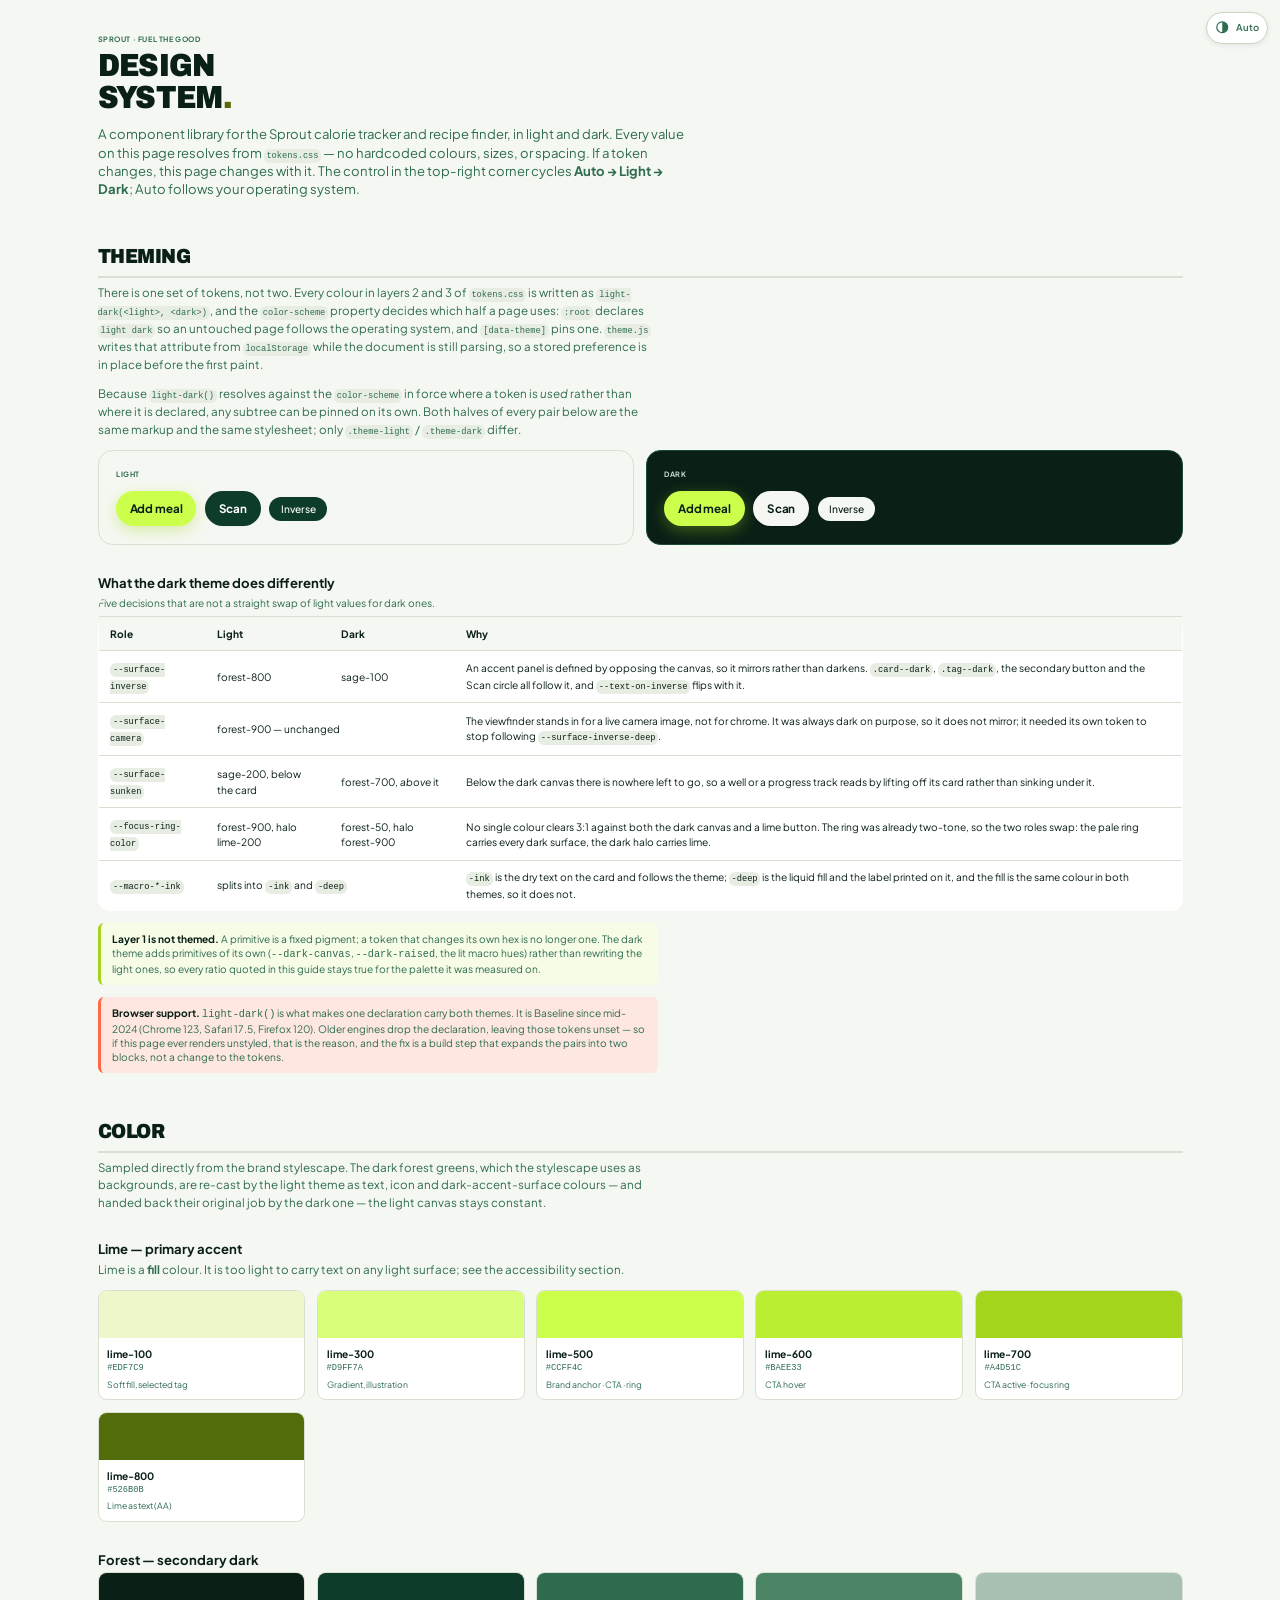
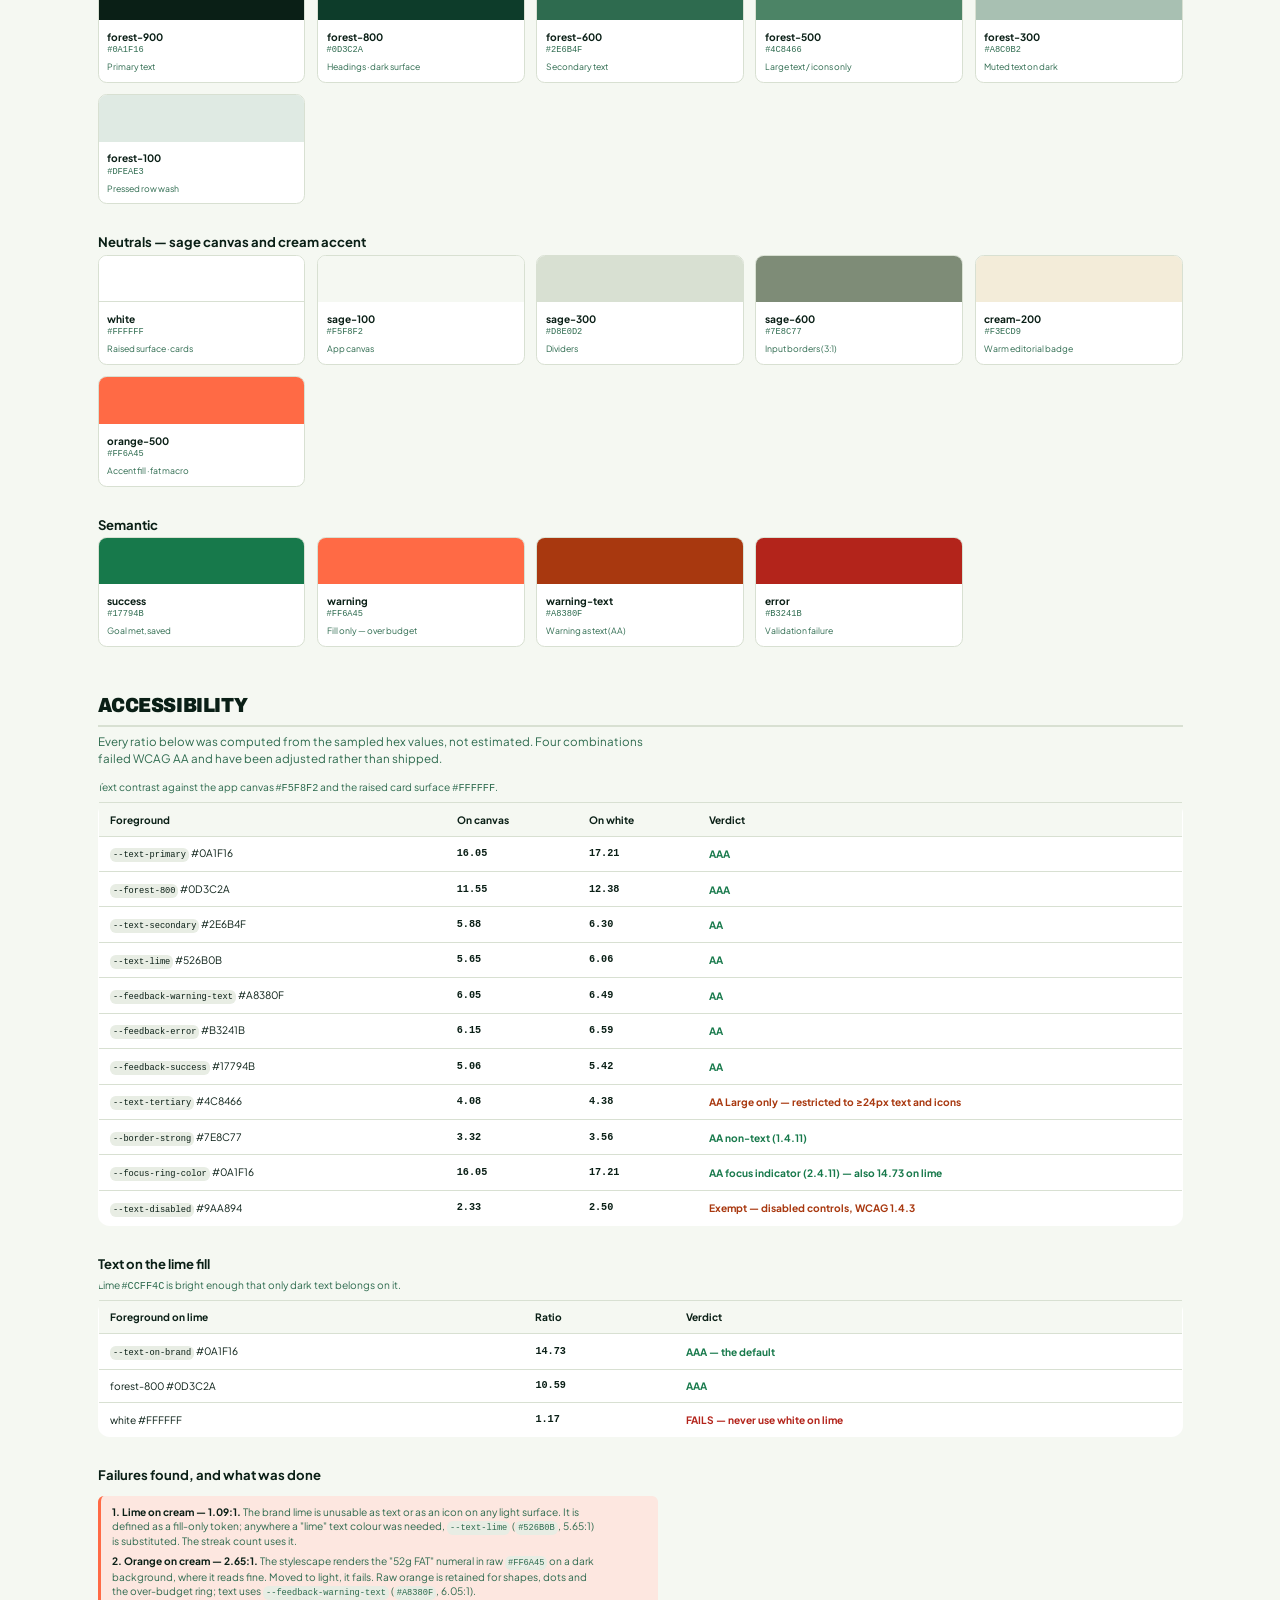
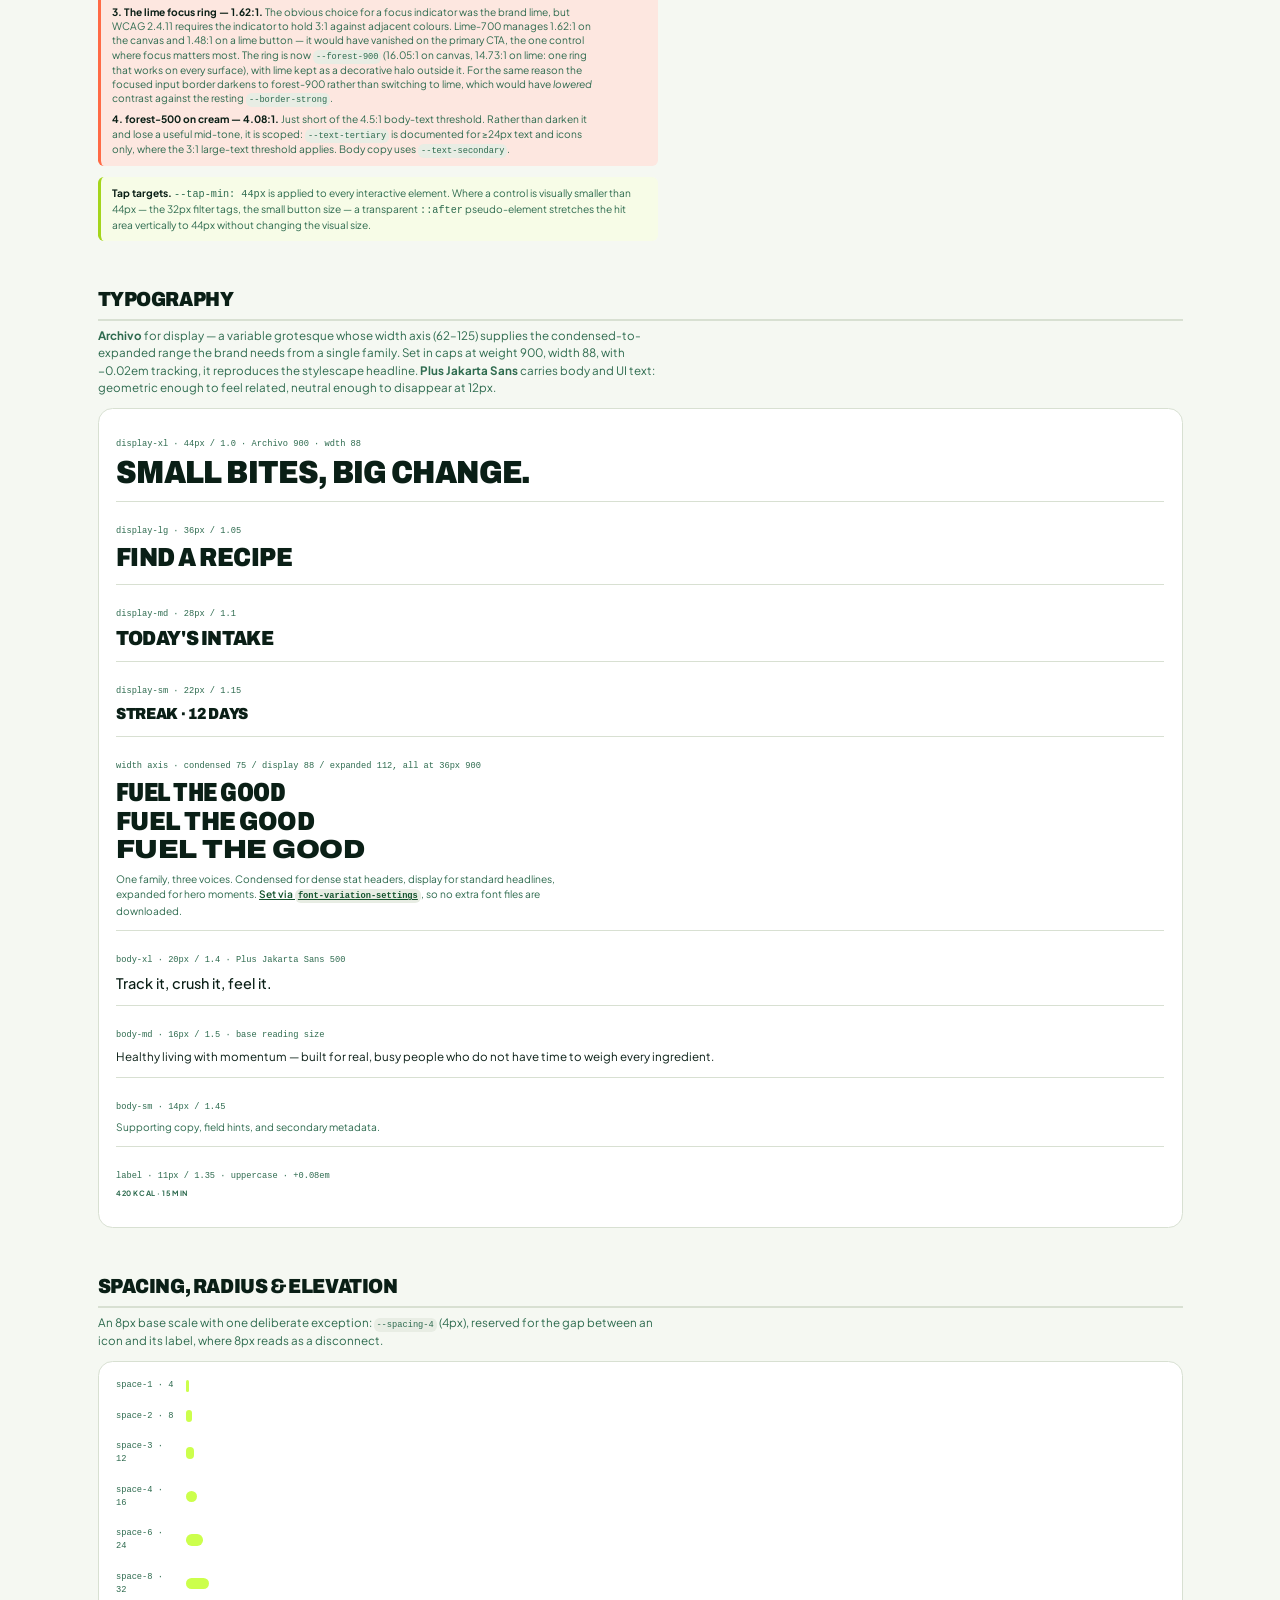
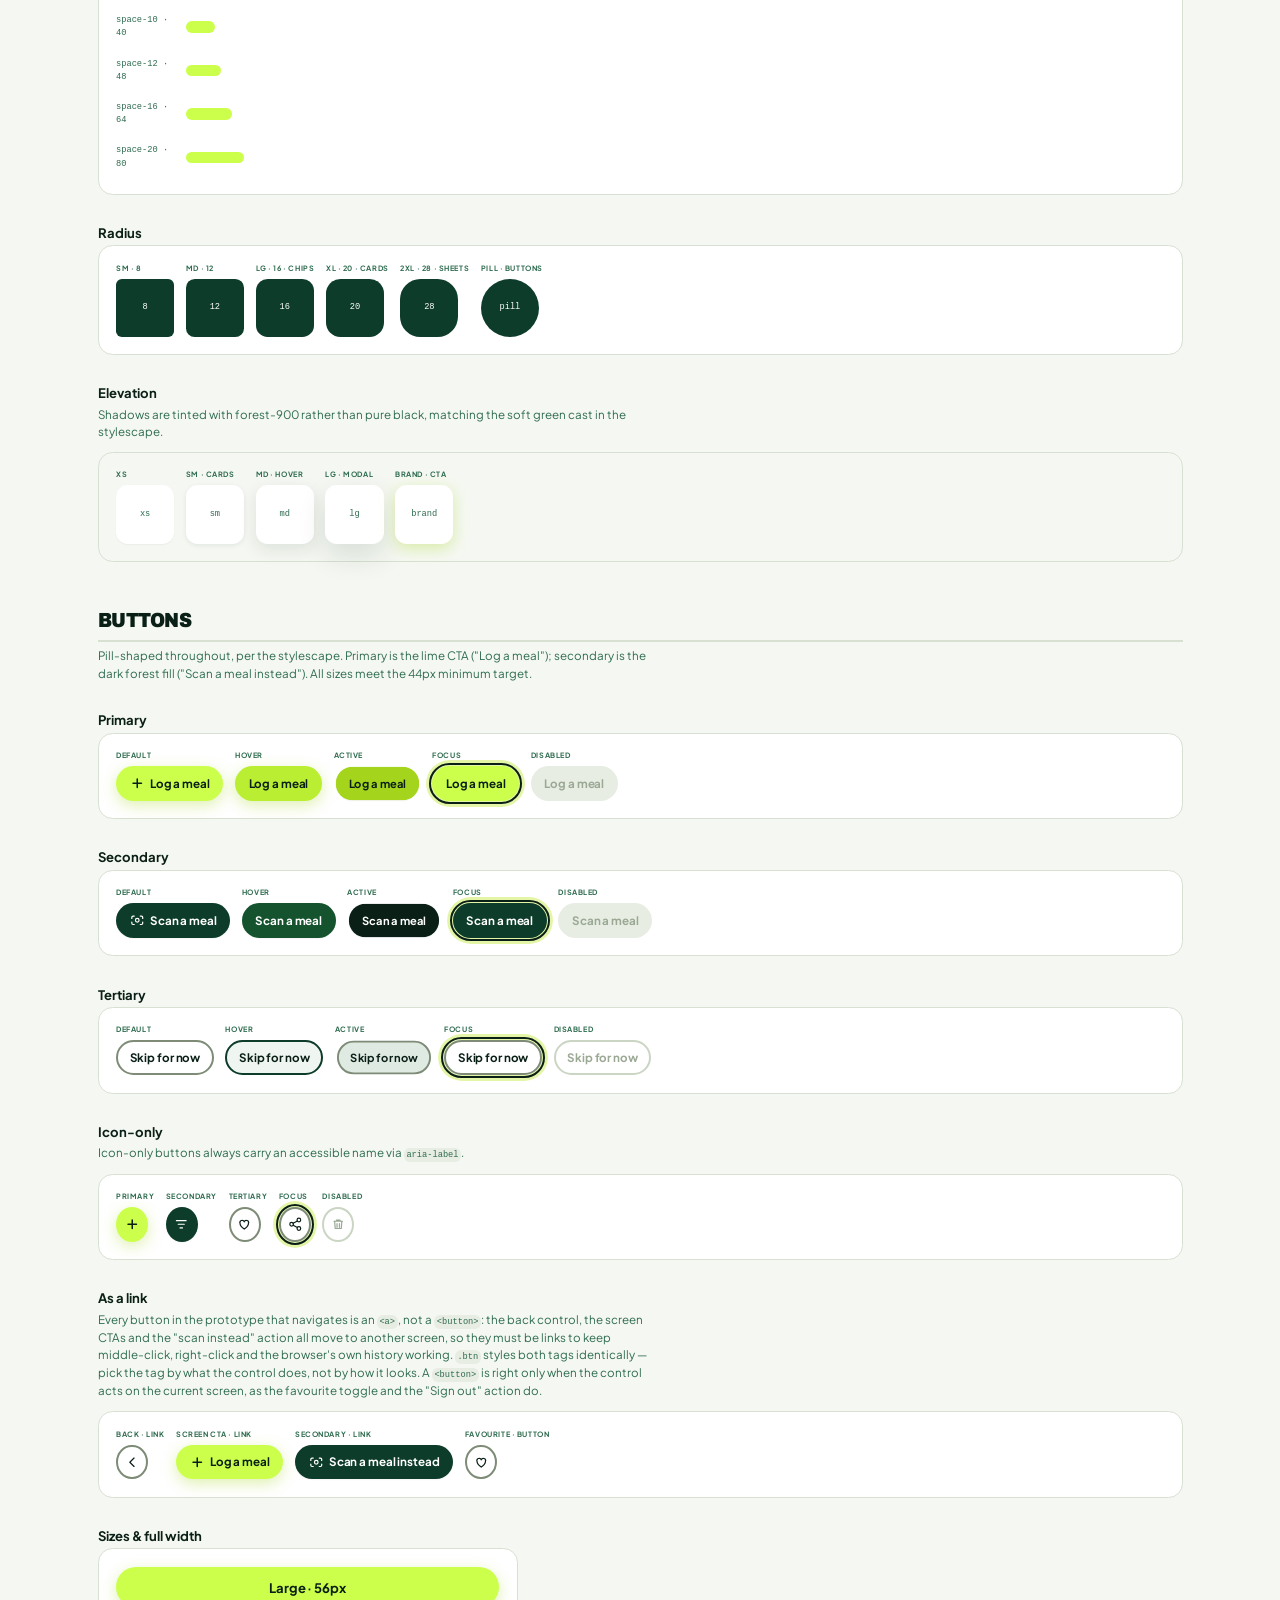
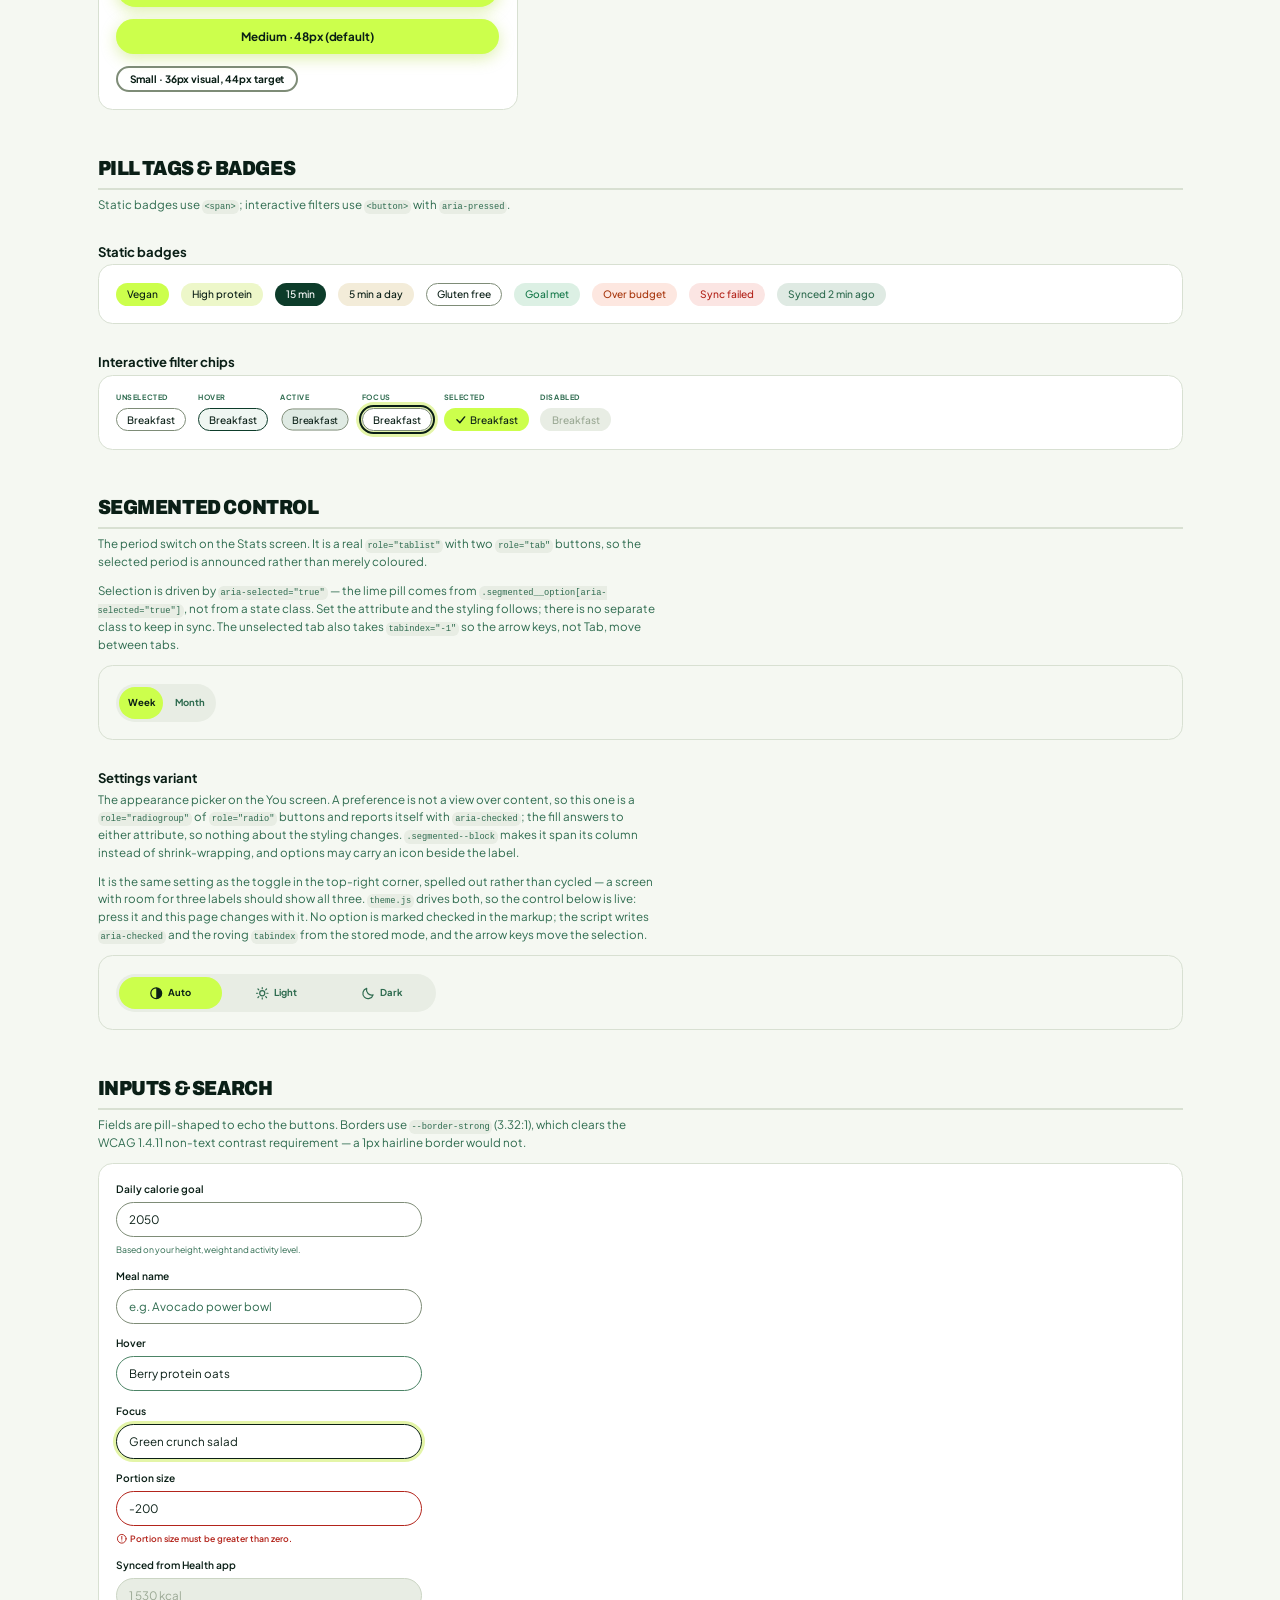
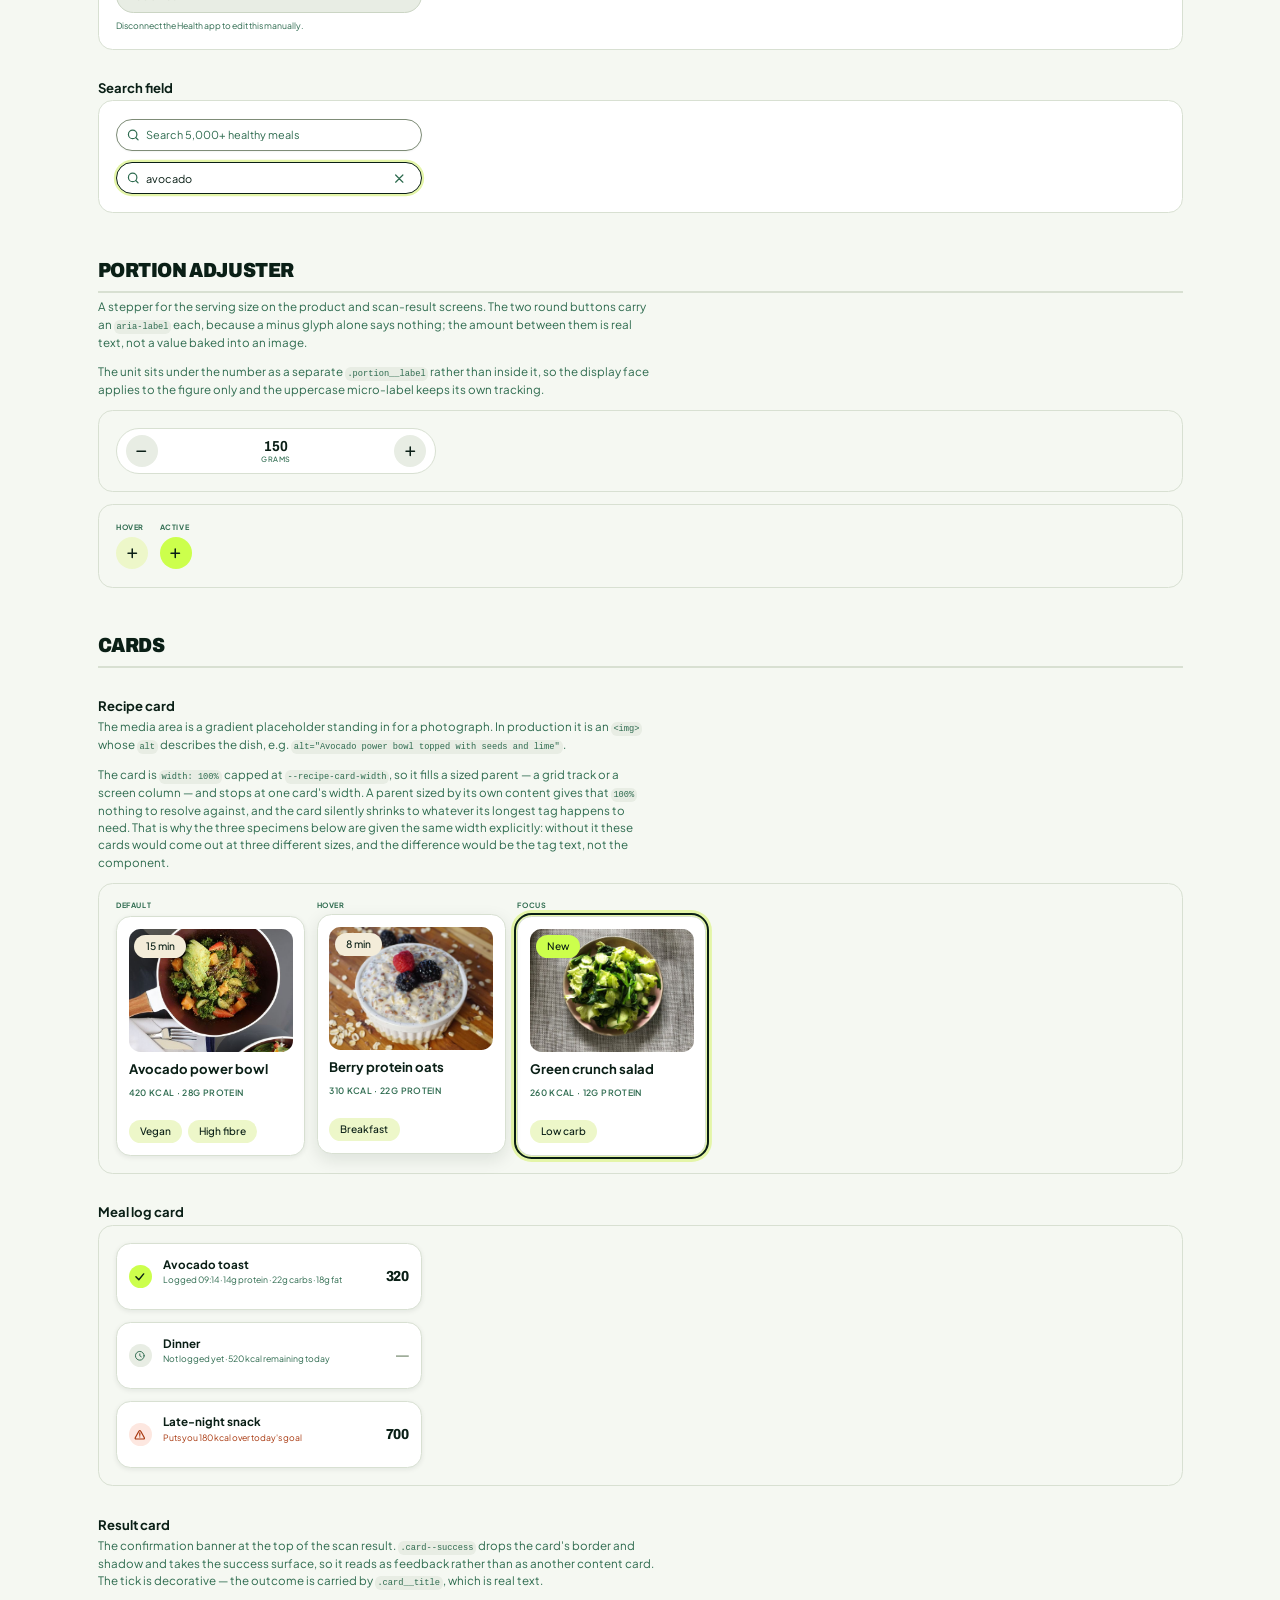
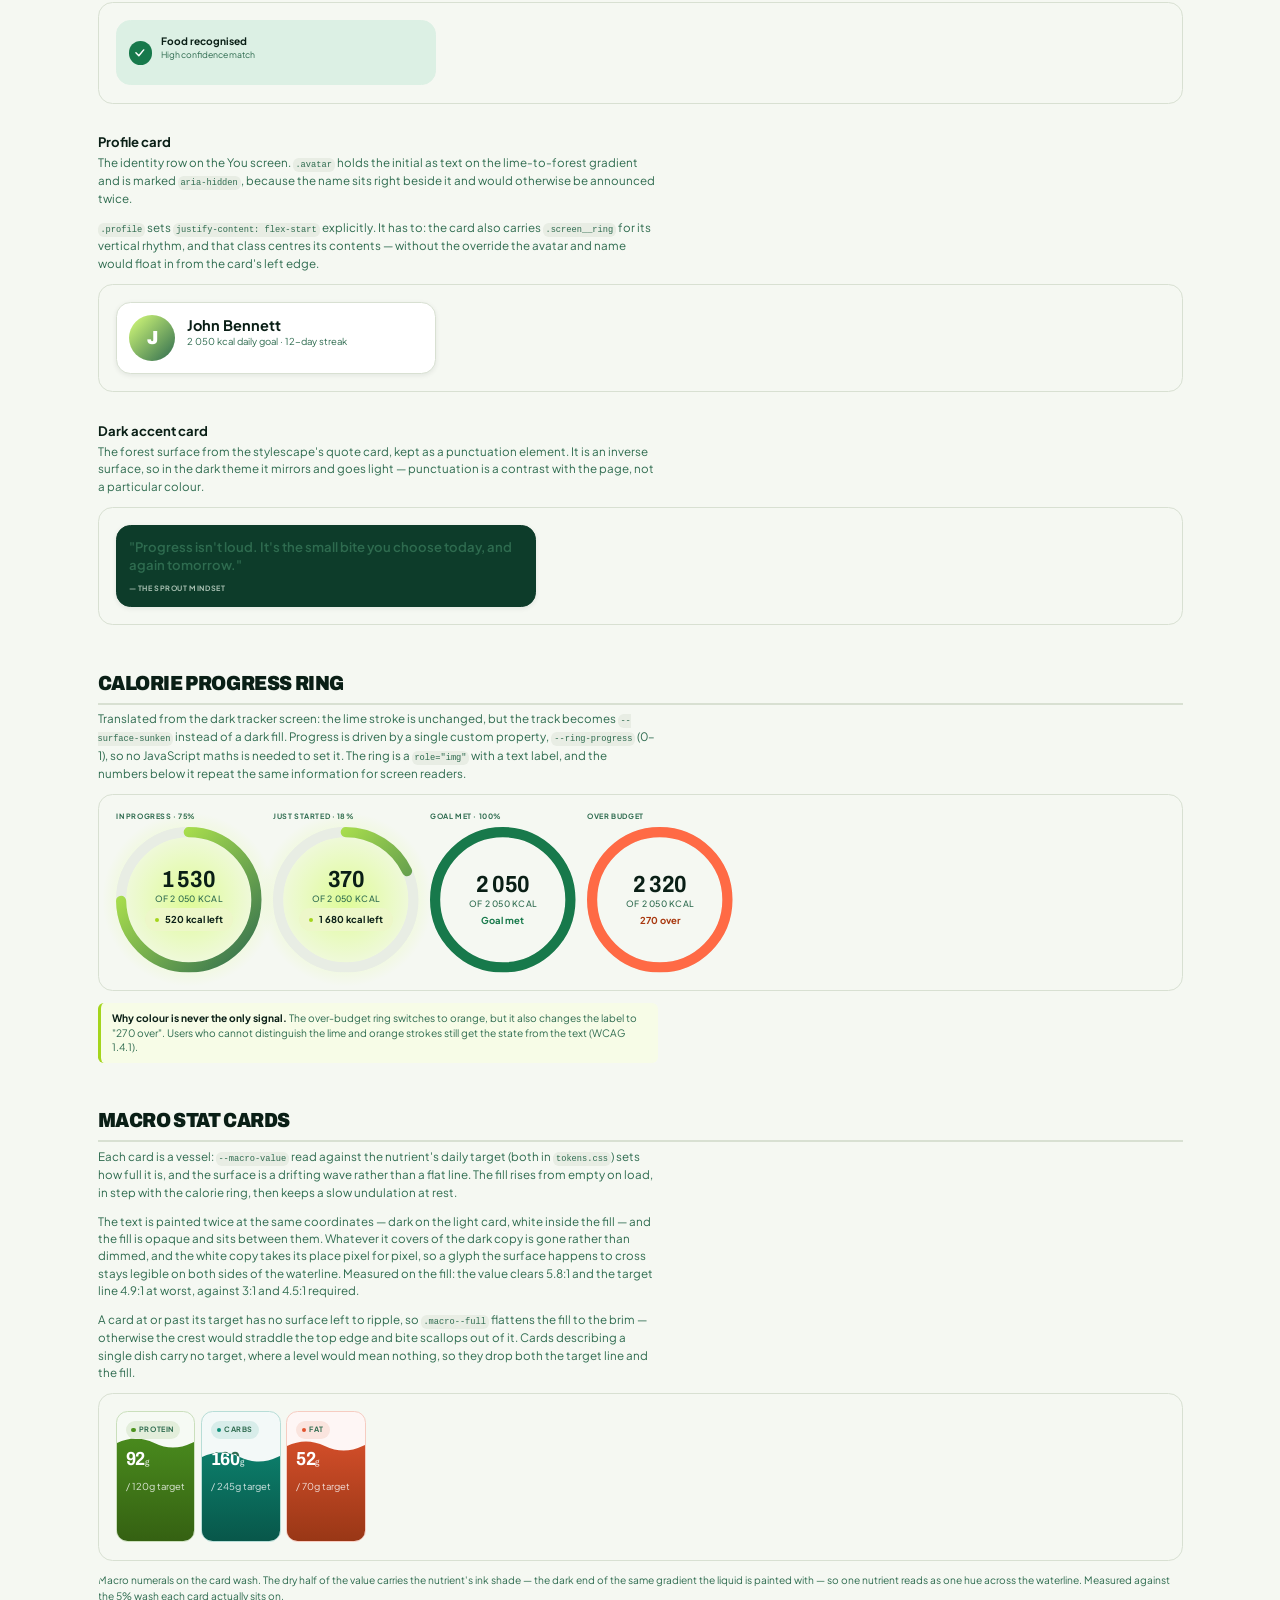
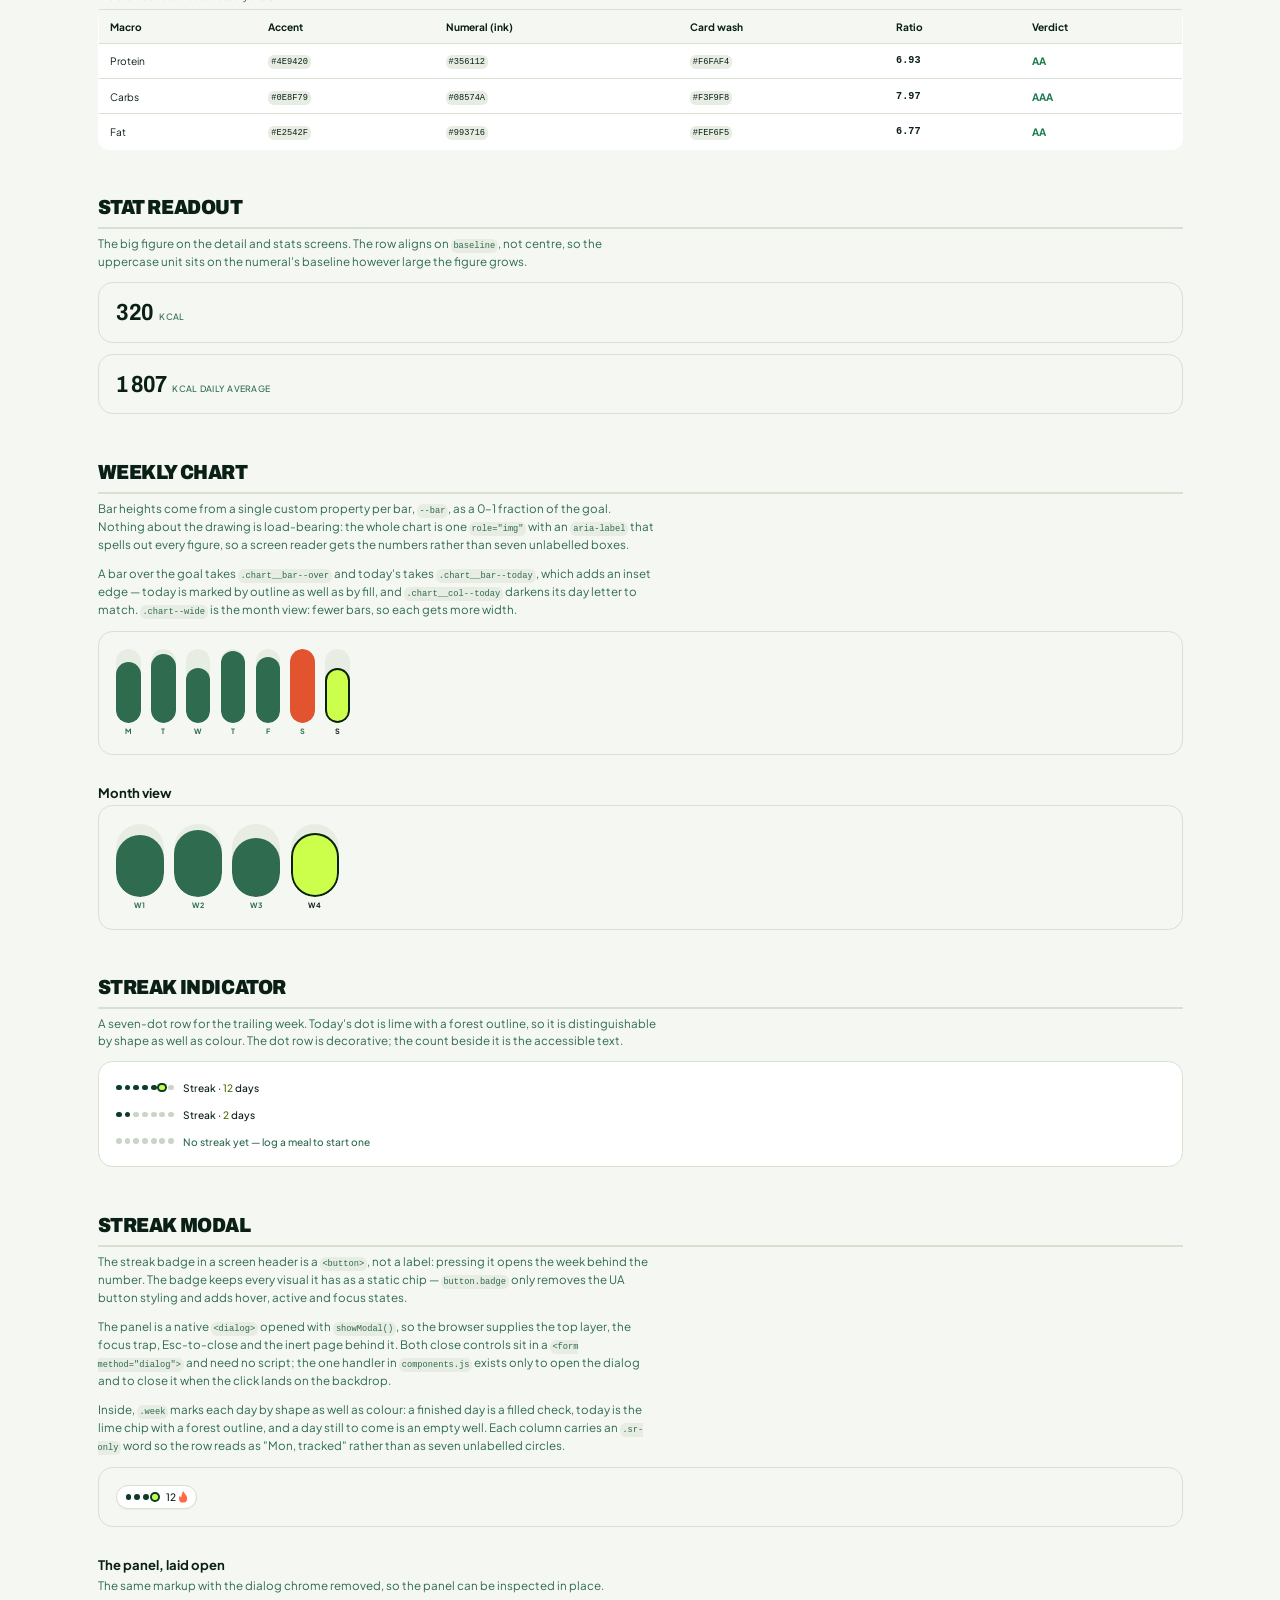
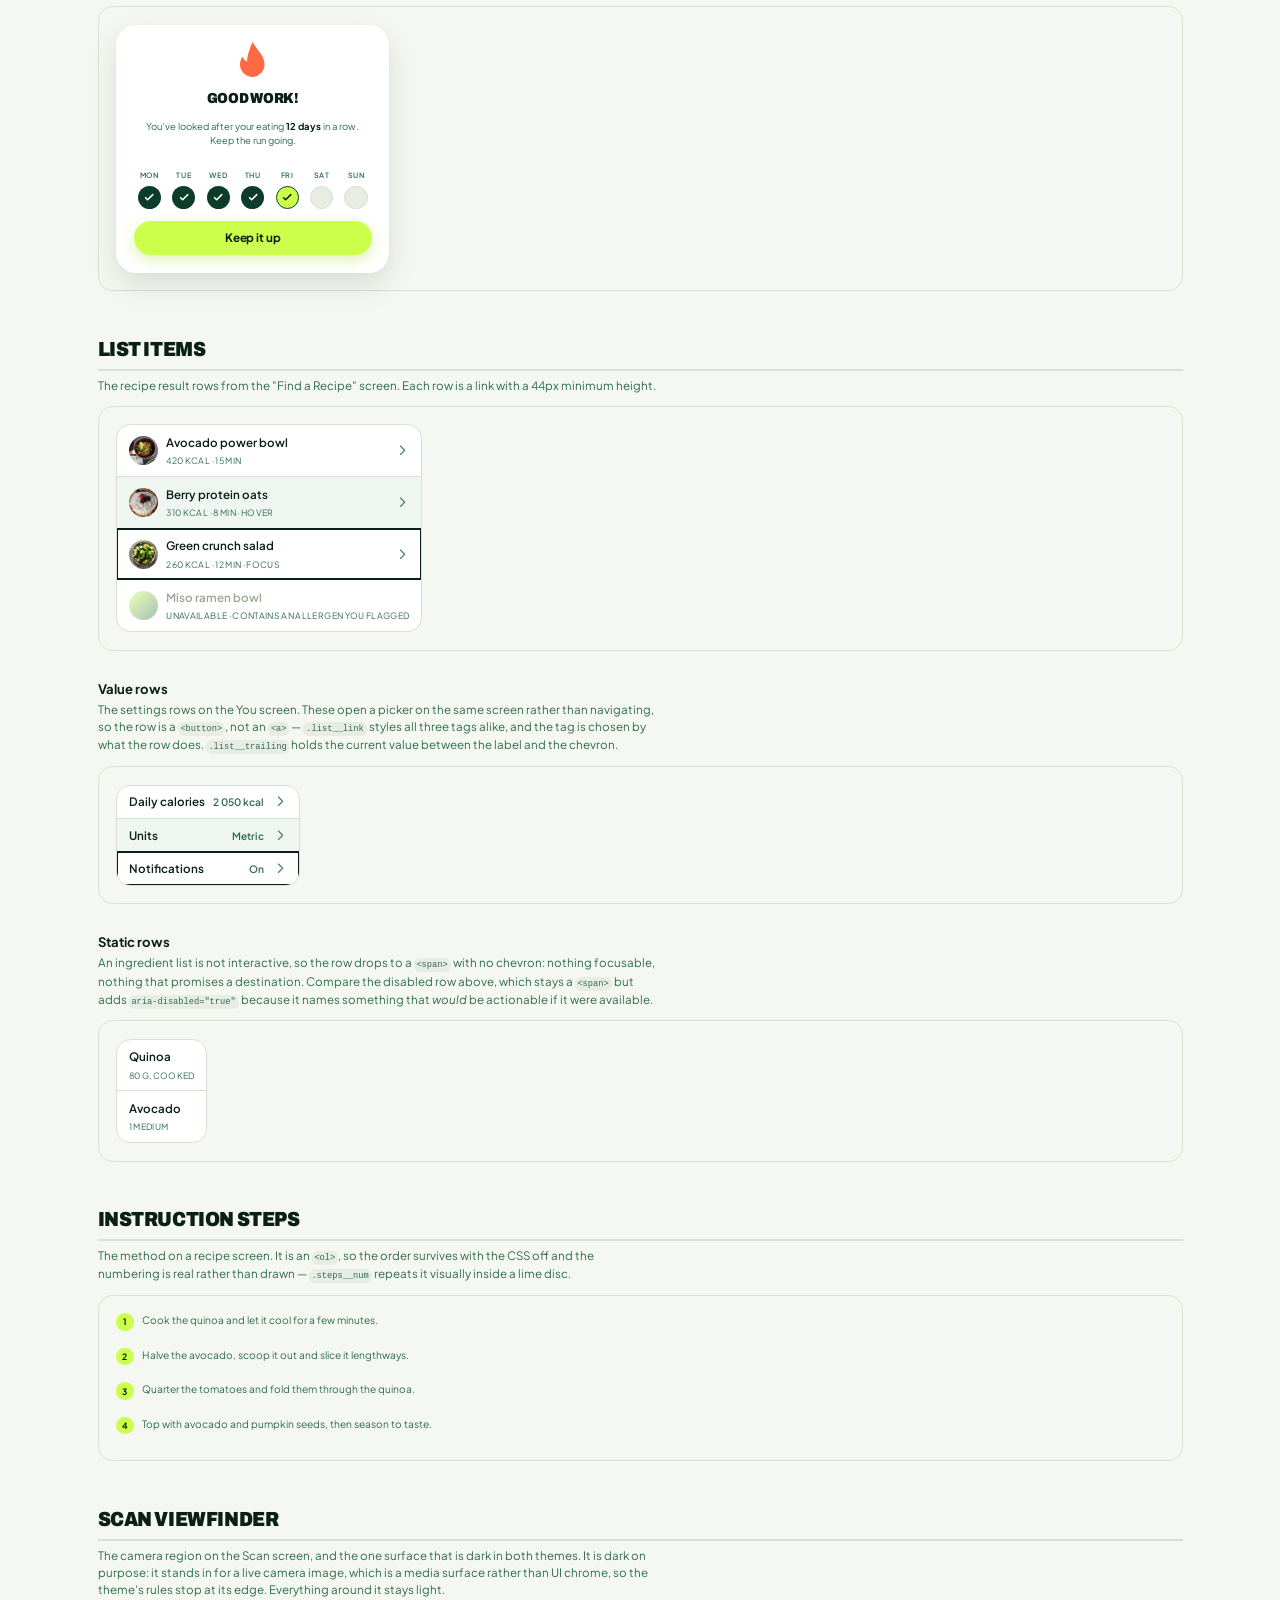
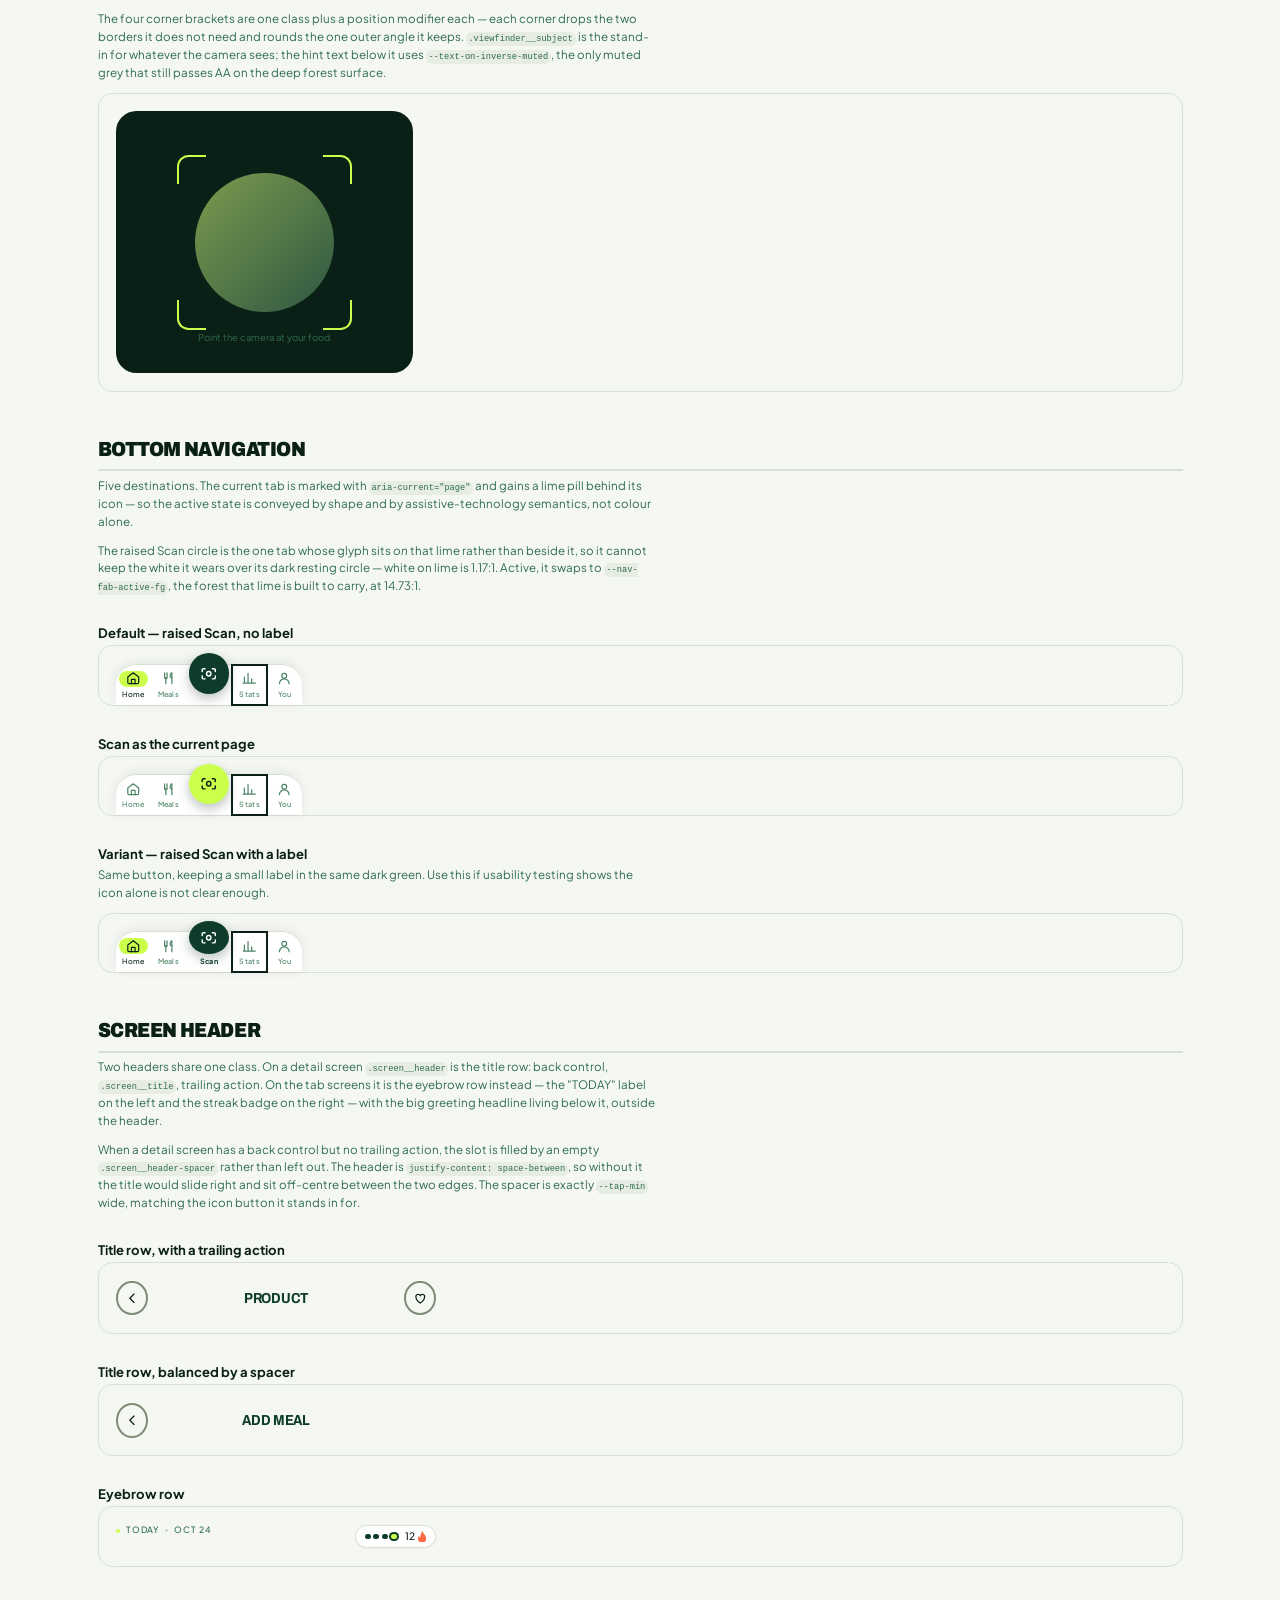
==== commit 541b509c: "feat: dark mode" ====
--- a/design-system/components.html
+++ b/design-system/components.html
@@ -4,7 +4,7 @@
 <meta charset="utf-8">
 <meta name="viewport" content="width=device-width, initial-scale=1">
 <title>Sprout Design System — Component Styleguide</title>
-<meta name="description" content="Live styleguide for the Sprout calorie tracker and recipe finder. Light theme only.">
+<meta name="description" content="Live styleguide for the Sprout calorie tracker and recipe finder. Light and dark themes.">
 
 <!-- Google Fonts are imported by tokens.css so the token file is self-sufficient.
      These hints just open the connections earlier. -->
@@ -38,6 +38,33 @@
   margin: 0 auto;
   padding: var(--spacing-48) var(--spacing-24) var(--spacing-80);
 }
+
+/* --- Paired theme specimens ----------------------------------------------
+   Two halves of one component, each pinned to a theme with .theme-light /
+   .theme-dark. Those classes set color-scheme, which is all light-dark()
+   needs, so both halves render from the same CSS as the live page. */
+.pair {
+  display: grid;
+  grid-template-columns: repeat(auto-fit, minmax(260px, 1fr));
+  gap: var(--spacing-16);
+  margin-bottom: var(--spacing-24);
+}
+.pair__half {
+  border: 1px solid var(--border-subtle);
+  border-radius: var(--radius-xl);
+  background: var(--surface-canvas);
+  padding: var(--spacing-24);
+  color: var(--text-primary);
+}
+.pair__label {
+  margin: 0 0 var(--spacing-16);
+  font-size: var(--font-size-10);
+  font-weight: var(--font-weight-bold);
+  letter-spacing: var(--tracking-label);
+  text-transform: uppercase;
+  color: var(--text-secondary);
+}
+.pair__row { display: flex; flex-wrap: wrap; align-items: center; gap: var(--spacing-12); }
 
 /* --- Display type helper ------------------------------------------------- */
 .display {
@@ -100,7 +127,7 @@
 
 .note {
   border-left: 3px solid var(--border-brand);
-  background: var(--lime-50);
+  background: var(--surface-brand-faint);
   padding: var(--spacing-12) var(--spacing-16);
   border-radius: var(--radius-sm);
   font-size: var(--font-size-14);
@@ -254,9 +281,20 @@
 
 footer { margin-top: var(--spacing-64); padding-top: var(--spacing-24); border-top: 1px solid var(--border-subtle); color: var(--text-secondary); font-size: var(--font-size-14); }
 </style>
+<!-- Sets [data-theme] from localStorage before the first paint. Must not be
+     deferred: deferred, a stored dark preference lands after the browser has
+     already drawn a light page. -->
+<script src="theme.js"></script>
 </head>
 
 <body>
+
+<button type="button" class="theme-toggle theme-toggle--floating" data-theme-toggle aria-label="Theme">
+  <svg class="icon theme-toggle__icon theme-toggle__icon--auto" viewBox="0 0 24 24" fill="none" stroke="currentColor" stroke-width="2" stroke-linecap="round" stroke-linejoin="round" aria-hidden="true"><circle cx="12" cy="12" r="9"/><path d="M12 3a9 9 0 0 1 0 18z" fill="currentColor" stroke="none"/></svg>
+  <svg class="icon theme-toggle__icon theme-toggle__icon--light" viewBox="0 0 24 24" fill="none" stroke="currentColor" stroke-width="2" stroke-linecap="round" stroke-linejoin="round" aria-hidden="true"><circle cx="12" cy="12" r="4.2"/><path d="M12 2.5v2M12 19.5v2M4.9 4.9l1.4 1.4M17.7 17.7l1.4 1.4M2.5 12h2M19.5 12h2M4.9 19.1l1.4-1.4M17.7 6.3l1.4-1.4"/></svg>
+  <svg class="icon theme-toggle__icon theme-toggle__icon--dark" viewBox="0 0 24 24" fill="none" stroke="currentColor" stroke-width="2" stroke-linecap="round" stroke-linejoin="round" aria-hidden="true"><path d="M20 14.6A8.6 8.6 0 0 1 9.4 4 8.6 8.6 0 1 0 20 14.6z"/></svg>
+  <span class="theme-toggle__label">Auto</span>
+</button>
 <a class="skip-link" href="#main">Skip to content</a>
 
 <svg class="svg-defs" aria-hidden="true" focusable="false">
@@ -275,13 +313,119 @@
   <p class="eyebrow">Sprout · Fuel the Good</p>
   <h1 class="display page-title">Design<br>System<span class="accent">.</span></h1>
   <p class="page-lede">
-    A light-theme component library for the Sprout calorie tracker and recipe finder.
+    A component library for the Sprout calorie tracker and recipe finder, in light and dark.
     Every value on this page resolves from <code>tokens.css</code> — no hardcoded colours,
-    sizes, or spacing. If a token changes, this page changes with it.
+    sizes, or spacing. If a token changes, this page changes with it. The control in the
+    top-right corner cycles <strong>Auto → Light → Dark</strong>; Auto follows your
+    operating system.
   </p>
 </header>
 
 <main id="main">
+
+<!-- ======================================================================
+     FOUNDATIONS — THEMING
+     ====================================================================== -->
+<section class="section" aria-labelledby="h-theming">
+  <h2 id="h-theming">Theming</h2>
+  <p>
+    There is one set of tokens, not two. Every colour in layers 2 and 3 of
+    <code>tokens.css</code> is written as <code>light-dark(&lt;light&gt;, &lt;dark&gt;)</code>,
+    and the <code>color-scheme</code> property decides which half a page uses:
+    <code>:root</code> declares <code>light dark</code> so an untouched page follows the
+    operating system, and <code>[data-theme]</code> pins one. <code>theme.js</code> writes that
+    attribute from <code>localStorage</code> while the document is still parsing, so a stored
+    preference is in place before the first paint.
+  </p>
+  <p>
+    Because <code>light-dark()</code> resolves against the <code>color-scheme</code> in force
+    where a token is <em>used</em> rather than where it is declared, any subtree can be pinned on
+    its own. Both halves of every pair below are the same markup and the same stylesheet; only
+    <code>.theme-light</code> / <code>.theme-dark</code> differ.
+  </p>
+
+  <div class="pair">
+    <div class="pair__half theme-light">
+      <p class="pair__label">Light</p>
+      <div class="pair__row">
+        <button class="btn btn--primary" type="button">Add meal</button>
+        <button class="btn btn--secondary" type="button">Scan</button>
+        <span class="tag tag--dark">Inverse</span>
+      </div>
+    </div>
+    <div class="pair__half theme-dark">
+      <p class="pair__label">Dark</p>
+      <div class="pair__row">
+        <button class="btn btn--primary" type="button">Add meal</button>
+        <button class="btn btn--secondary" type="button">Scan</button>
+        <span class="tag tag--dark">Inverse</span>
+      </div>
+    </div>
+  </div>
+
+  <h3>What the dark theme does differently</h3>
+  <table>
+    <caption>Five decisions that are not a straight swap of light values for dark ones.</caption>
+    <thead>
+      <tr><th scope="col">Role</th><th scope="col">Light</th><th scope="col">Dark</th><th scope="col">Why</th></tr>
+    </thead>
+    <tbody>
+      <tr>
+        <td><code>--surface-inverse</code></td>
+        <td>forest-800</td>
+        <td>sage-100</td>
+        <td>An accent panel is defined by opposing the canvas, so it mirrors rather than darkens.
+            <code>.card--dark</code>, <code>.tag--dark</code>, the secondary button and the Scan
+            circle all follow it, and <code>--text-on-inverse</code> flips with it.</td>
+      </tr>
+      <tr>
+        <td><code>--surface-camera</code></td>
+        <td colspan="2">forest-900 &mdash; unchanged</td>
+        <td>The viewfinder stands in for a live camera image, not for chrome. It was always dark
+            on purpose, so it does not mirror; it needed its own token to stop following
+            <code>--surface-inverse-deep</code>.</td>
+      </tr>
+      <tr>
+        <td><code>--surface-sunken</code></td>
+        <td>sage-200, below the card</td>
+        <td>forest-700, <em>above</em> it</td>
+        <td>Below the dark canvas there is nowhere left to go, so a well or a progress track reads
+            by lifting off its card rather than sinking under it.</td>
+      </tr>
+      <tr>
+        <td><code>--focus-ring-color</code></td>
+        <td>forest-900, halo lime-200</td>
+        <td>forest-50, halo forest-900</td>
+        <td>No single colour clears 3:1 against both the dark canvas and a lime button. The ring
+            was already two-tone, so the two roles swap: the pale ring carries every dark surface,
+            the dark halo carries lime.</td>
+      </tr>
+      <tr>
+        <td><code>--macro-*-ink</code></td>
+        <td colspan="2">splits into <code>-ink</code> and <code>-deep</code></td>
+        <td><code>-ink</code> is the dry text on the card and follows the theme; <code>-deep</code>
+            is the liquid fill and the label printed on it, and the fill is the same colour in
+            both themes, so it does not.</td>
+      </tr>
+    </tbody>
+  </table>
+
+  <div class="note">
+    <strong>Layer 1 is not themed.</strong> A primitive is a fixed pigment; a token that changes
+    its own hex is no longer one. The dark theme adds primitives of its own
+    (<code>--dark-canvas</code>, <code>--dark-raised</code>, the lit macro hues) rather than
+    rewriting the light ones, so every ratio quoted in this guide stays true for the palette it
+    was measured on.
+  </div>
+
+  <div class="note note--warn">
+    <strong>Browser support.</strong> <code>light-dark()</code> is what makes one declaration
+    carry both themes. It is Baseline since mid-2024 (Chrome&nbsp;123, Safari&nbsp;17.5,
+    Firefox&nbsp;120). Older engines drop the declaration, leaving those tokens unset &mdash; so if
+    this page ever renders unstyled, that is the reason, and the fix is a build step that expands
+    the pairs into two blocks, not a change to the tokens.
+  </div>
+</section>
 
 <!-- ======================================================================
      FOUNDATIONS — COLOR
@@ -290,8 +434,8 @@
   <h2 id="h-color">Color</h2>
   <p>
     Sampled directly from the brand stylescape. The dark forest greens, which the
-    stylescape uses as backgrounds, are re-cast here as text, icon and dark-accent-surface
-    colours — the light canvas stays constant.
+    stylescape uses as backgrounds, are re-cast by the light theme as text, icon and
+    dark-accent-surface colours &mdash; and handed back their original job by the dark one — the light canvas stays constant.
   </p>
 
   <h3>Lime — primary accent</h3>
@@ -696,6 +840,39 @@
       <button type="button" class="segmented__option" role="tab" id="demo-tab-month" aria-selected="false" tabindex="-1">Month</button>
     </div>
   </div>
+
+  <h3>Settings variant</h3>
+  <p>
+    The appearance picker on the You screen. A preference is not a view over content, so this one
+    is a <code>role="radiogroup"</code> of <code>role="radio"</code> buttons and reports itself with
+    <code>aria-checked</code>; the fill answers to either attribute, so nothing about the styling
+    changes. <code>.segmented--block</code> makes it span its column instead of shrink-wrapping,
+    and options may carry an icon beside the label.
+  </p>
+  <p>
+    It is the same setting as the toggle in the top-right corner, spelled out rather than cycled —
+    a screen with room for three labels should show all three. <code>theme.js</code> drives both,
+    so the control below is live: press it and this page changes with it. No option is marked
+    checked in the markup; the script writes <code>aria-checked</code> and the roving
+    <code>tabindex</code> from the stored mode, and the arrow keys move the selection.
+  </p>
+
+  <div class="tray tray--canvas">
+    <div class="segmented segmented--block" role="radiogroup" aria-label="Appearance" data-theme-choice>
+      <button type="button" class="segmented__option" role="radio" data-theme-set="auto">
+        <svg class="icon" viewBox="0 0 24 24" fill="none" stroke="currentColor" stroke-width="2" stroke-linecap="round" stroke-linejoin="round" aria-hidden="true"><circle cx="12" cy="12" r="9"/><path d="M12 3a9 9 0 0 1 0 18z" fill="currentColor" stroke="none"/></svg>
+        Auto
+      </button>
+      <button type="button" class="segmented__option" role="radio" data-theme-set="light">
+        <svg class="icon" viewBox="0 0 24 24" fill="none" stroke="currentColor" stroke-width="2" stroke-linecap="round" stroke-linejoin="round" aria-hidden="true"><circle cx="12" cy="12" r="4.2"/><path d="M12 2.5v2M12 19.5v2M4.9 4.9l1.4 1.4M17.7 17.7l1.4 1.4M2.5 12h2M19.5 12h2M4.9 19.1l1.4-1.4M17.7 6.3l1.4-1.4"/></svg>
+        Light
+      </button>
+      <button type="button" class="segmented__option" role="radio" data-theme-set="dark">
+        <svg class="icon" viewBox="0 0 24 24" fill="none" stroke="currentColor" stroke-width="2" stroke-linecap="round" stroke-linejoin="round" aria-hidden="true"><path d="M20 14.6A8.6 8.6 0 0 1 9.4 4 8.6 8.6 0 1 0 20 14.6z"/></svg>
+        Dark
+      </button>
+    </div>
+  </div>
 </section>
 
 
@@ -934,7 +1111,7 @@
   </div>
 
   <h3>Dark accent card</h3>
-  <p>The forest surface from the stylescape's quote card, retained as a punctuation element inside the light theme.</p>
+  <p>The forest surface from the stylescape's quote card, kept as a punctuation element. It is an inverse surface, so in the dark theme it mirrors and goes light &mdash; punctuation is a contrast with the page, not a particular colour.</p>
   <div class="tray tray--canvas">
     <article class="card card--dark" style="max-width: 420px">
       <p style="font-size: var(--font-size-18); line-height: var(--line-height-normal); font-weight: var(--font-weight-semibold); margin: 0 0 var(--spacing-12)">
@@ -1417,7 +1594,7 @@
 <section class="section" aria-labelledby="h-viewfinder">
   <h2 id="h-viewfinder">Scan viewfinder</h2>
   <p>
-    The camera region on the Scan screen, and the one dark surface in a light theme. It is dark
+    The camera region on the Scan screen, and the one surface that is dark in both themes. It is dark
     on purpose: it stands in for a live camera image, which is a media surface rather than UI
     chrome, so the theme's rules stop at its edge. Everything around it stays light.
   </p>
@@ -1430,7 +1607,10 @@
   </p>
 
   <div class="tray tray--canvas">
-    <div class="viewfinder" style="width: var(--screen-width); max-width: 100%">
+    <!-- Rendered at the width it actually gets on a screen: the 320px screen
+         minus the body's 2 x --screen-padding-x, so the specimen and the Scan
+         screen are the same box, not two boxes 23px apart in width. -->
+    <div class="viewfinder" style="width: calc(var(--screen-width) - 2 * var(--screen-padding-x)); max-width: 100%">
       <div class="viewfinder__guide">
         <span class="viewfinder__subject" aria-hidden="true"></span>
         <span class="viewfinder__corner viewfinder__corner--tl"></span>
@@ -1907,7 +2087,7 @@
 </main>
 
 <footer>
-  <p>Sprout Design System · light theme · all values from <code>tokens.css</code>. See <a href="README.md" style="color: var(--text-link); font-weight: var(--font-weight-semibold)">README.md</a> for rationale and usage.</p>
+  <p>Sprout Design System · light + dark · all values from <code>tokens.css</code>. See <a href="README.md" style="color: var(--text-link); font-weight: var(--font-weight-semibold)">README.md</a> for rationale and usage.</p>
 </footer>
 
 </div>
--- a/design-system/tokens.css
+++ b/design-system/tokens.css
@@ -1,6 +1,6 @@
 /* ==========================================================================
    SPROUT DESIGN SYSTEM — tokens.css
-   "Fuel the Good"  ·  Light theme only
+   "Fuel the Good"  ·  Light + dark theme
    --------------------------------------------------------------------------
    Three layers, in dependency order:
      1. PRIMITIVES  raw palette + raw scales. Never referenced by components.
@@ -14,6 +14,23 @@
 
    All colour values were sampled from stylescape.png, not estimated.
    Contrast ratios in the comments are measured, not asserted.
+
+   THEMING
+   Every colour in layers 2 and 3 is written as light-dark(<light>, <dark>),
+   so a token is declared once and carries both themes. Which half is used is
+   decided by the color-scheme property, set at the bottom of this file:
+
+     :root                      color-scheme: light dark   follow the OS
+     :root[data-theme="light"]  color-scheme: light        forced light
+     :root[data-theme="dark"]   color-scheme: dark         forced dark
+
+   theme.js writes that attribute from localStorage before first paint. It
+   also means any subtree can be flipped on its own with color-scheme: dark
+   - the styleguide uses exactly that to show both themes on one page.
+
+   Layer 1 primitives are NOT themed: a primitive is a fixed pigment, and a
+   token that changes its own hex is no longer one. The dark theme adds its
+   own primitives instead, in the --dark-* block.
    ========================================================================== */
 
 /* --------------------------------------------------------------------------
@@ -25,6 +42,10 @@
 @import url("https://fonts.googleapis.com/css2?family=Archivo:wdth,wght@62..125,100..900&family=Plus+Jakarta+Sans:wght@400;500;600;700;800&display=swap");
 
 :root {
+
+  /* Both halves of every light-dark() below are live; this is what picks
+     one. [data-theme] overrides it at the end of the file. */
+  color-scheme: light dark;
 
   /* ======================================================================
      LAYER 1 — PRIMITIVES
@@ -110,70 +131,165 @@
   --white:      #FFFFFF;
   --black:      #000000;
 
+  /* --- Dark-theme surfaces ------------------------------------------------
+     The stylescape's own dark greens, doing again what they did there:
+     carrying a background. The light theme re-cast them as text; the dark
+     theme hands them back their original job.
+
+     Note the order. --dark-sunken is the LIGHTEST of the three, not the
+     darkest: below the canvas there is nowhere left to go, so a well or a
+     progress track reads by lifting off its card rather than sinking under
+     it. That inversion is the one rule the dark theme does not share with
+     the light one.
+
+     Measured with --text-primary (#EFF6F2):
+       on --dark-canvas 15.55:1        on --dark-raised 11.28:1             */
+  --dark-backdrop:  #061410;  /* the page BEHIND the phone frame          */
+  --dark-canvas:    #0A1F16;  /* = forest-900, the app background         */
+  --dark-raised:    #0D3C2A;  /* = forest-800, cards and list rows        */
+  --dark-raised-hi: #12482F;  /* hover wash on a raised row               */
+  --dark-raised-2:  #16583A;  /* pressed / active wash                    */
+  --dark-sunken:    #14532D;  /* = forest-700, wells and tracks           */
+  --dark-line:      #1B4B36;  /* hairline divider on a dark surface       */
+  --dark-camera:    #050F0A;  /* the camera feed - dark in BOTH themes    */
+  --dark-accent:    #2B2A1C;  /* warm editorial panel, the cream analogue */
+
+  /* --- Lit macro hues -----------------------------------------------------
+     On a dark card the -ink shades are invisible, so each nutrient gets a
+     lit counterpart to write with. Measured on the 5% wash over
+     --dark-raised: protein 7.9:1, carbs 6.8:1, fat 5.8:1 - AA at any size.
+     The liquid FILL keeps the -ink shade in both themes; see --macro-*-deep.
+                                                                          */
+  --macro-green-lit: #9FE870;
+  --macro-teal-lit:  #5FD9C4;
+  --macro-amber-lit: #FF9E83;
+
+  /* --- Lit feedback hues ------------------------------------------------- */
+  --green-300:  #62D69A;
+  --red-300:    #FF8A80;
+
 
   /* ======================================================================
      LAYER 2 — SEMANTIC
      ====================================================================== */
 
-  /* --- Surfaces ---------------------------------------------------------- */
-  --surface-canvas:       var(--sage-100);   /* the app background           */
-  --surface-raised:       var(--white);      /* cards, search bar, list rows */
-  --surface-sunken:       var(--sage-200);   /* wells, progress tracks       */
-  --surface-accent:       var(--cream-200);  /* warm editorial badges        */
-  --surface-inverse:      var(--forest-800); /* dark accent panels           */
-  --surface-inverse-deep: var(--forest-900);
-  --surface-brand:        var(--lime-500);   /* primary CTA fill             */
-  --surface-brand-subtle: var(--lime-100);   /* selected tags, soft fills    */
-  --surface-tint:         var(--forest-50);  /* hover wash on light rows     */
-
-  /* --- Text -------------------------------------------------------------- */
-  --text-primary:          var(--forest-900); /* 16.05:1 on canvas — AAA     */
-  --text-secondary:        var(--forest-600); /*  5.88:1 on canvas — AA      */
-  --text-tertiary:         var(--forest-500); /*  4.08:1 — >=24px or icons   */
-  --text-disabled:         var(--sage-500);   /*  2.33:1 — exempt, 1.4.3     */
-  --text-on-brand:         var(--forest-900); /* 14.73:1 on lime — AAA       */
-  --text-on-inverse:       var(--white);      /* 12.38:1 on forest-800 — AAA */
-  --text-on-inverse-muted: var(--forest-300); /*  6.39:1 on forest-800 — AA  */
-  --text-lime:             var(--lime-800);   /* the only legible lime text  */
-  --text-link:             var(--forest-700);
-
-  /* --- Borders ----------------------------------------------------------- */
-  --border-subtle:  var(--sage-300);  /* decorative dividers                 */
-  --border-default: var(--sage-400);  /* card outlines                       */
-  --border-strong:  var(--sage-600);  /* input borders — 3.32:1, 1.4.11 pass */
-  --border-brand:   var(--lime-700);
-  --border-inverse: var(--forest-800);
-
-  /* --- Interactive states ------------------------------------------------ */
+  /* --- Surfaces ------------------------------------------------------------
+     --surface-inverse is the one role that MIRRORS rather than darkens. An
+     accent panel is defined by opposing the canvas, so on a dark canvas it
+     goes light. .card--dark, .tag--dark, the "Scan a meal instead" button and
+     the raised Scan circle all follow it, and --text-on-inverse flips with it
+     so every pairing survives intact.
+
+     --surface-camera does the opposite and stays dark in both themes: the
+     viewfinder stands in for a live camera image, not for chrome, and a white
+     rectangle is not what a camera looks like.                             */
+  --surface-canvas:       light-dark(var(--sage-100), var(--dark-canvas));
+  --surface-raised:       light-dark(var(--white), var(--dark-raised));
+  --surface-sunken:       light-dark(var(--sage-200), var(--dark-sunken));
+  --surface-accent:       light-dark(var(--cream-200), var(--dark-accent));
+  --surface-inverse:      light-dark(var(--forest-800), var(--sage-100));
+  --surface-inverse-deep: light-dark(var(--forest-900), var(--white));
+  --surface-brand:        var(--lime-500);   /* CTA fill - brand, unthemed   */
+  --surface-brand-subtle: light-dark(var(--lime-100),
+                            color-mix(in srgb, var(--lime-500) 20%, var(--dark-raised)));
+  --surface-brand-faint:  light-dark(var(--lime-50),
+                            color-mix(in srgb, var(--lime-500) 10%, var(--dark-canvas)));
+  --surface-tint:         light-dark(var(--forest-50), var(--dark-raised-hi));
+  --surface-tint-strong:  light-dark(var(--forest-100), var(--dark-raised-2));
+  --surface-backdrop:     light-dark(var(--sage-200), var(--dark-backdrop));
+  --surface-camera:       light-dark(var(--forest-900), var(--dark-camera));
+
+  /* --- Text ----------------------------------------------------------------
+     Dark ratios are measured on --dark-canvas. The raised card is only 1.38x
+     lighter than the canvas, so each one loses about a quarter there and all
+     of them still clear their bar.
+
+     --text-lime is the token that changes character rather than value. On a
+     light surface lime is unusable as text and has to fall back to lime-800;
+     on the dark canvas the brand anchor itself measures 14.61:1, so the dark
+     theme is the one that gets to print the real brand colour.             */
+  --text-primary:          light-dark(var(--forest-900), var(--forest-50));
+                                          /* 16.05:1 · dark 15.55:1 — AAA  */
+  --text-secondary:        light-dark(var(--forest-600), var(--forest-200));
+                                          /*  5.88:1 · dark 11.82:1 — AA   */
+  --text-tertiary:         light-dark(var(--forest-500), var(--forest-300));
+                                          /*  4.08:1 · dark  8.82:1        */
+  --text-disabled:         light-dark(var(--sage-500), var(--forest-500));
+                                          /*  exempt, WCAG 1.4.3           */
+  --text-on-brand:         var(--forest-900); /* 14.73:1 on lime — AAA      */
+  --text-on-inverse:       light-dark(var(--white), var(--forest-900));
+  --text-on-inverse-muted: light-dark(var(--forest-300), var(--forest-600));
+  --text-on-camera:        var(--forest-300); /* viewfinder hint, both themes */
+  --text-on-feedback:      light-dark(var(--white), var(--forest-900));
+  --text-lime:             light-dark(var(--lime-800), var(--lime-500));
+                                          /*  4.83:1 · dark 14.61:1        */
+  --text-link:             light-dark(var(--forest-700), var(--lime-400));
+
+  /* --- Borders -------------------------------------------------------------
+     --border-strong is the one with a hard floor: WCAG 1.4.11 asks 3:1 of an
+     input's boundary. The obvious dark pick, forest-500, reaches only 2.83:1
+     on --dark-raised, so the dark theme steps up to forest-400 - 4.62:1 on a
+     card, 6.38:1 on the canvas.                                            */
+  --border-subtle:  light-dark(var(--sage-300), var(--dark-line));
+  --border-default: light-dark(var(--sage-400), var(--forest-600));
+  --border-strong:  light-dark(var(--sage-600), var(--forest-400));
+  --border-hover:   light-dark(var(--forest-500), var(--forest-300));
+  --border-brand:   light-dark(var(--lime-700), var(--lime-500));
+  --border-inverse: light-dark(var(--forest-800), var(--sage-300));
+
+  /* --- Interactive states --------------------------------------------------
+     Hover lifts, active sinks. On a dark ground that reverses the hex order:
+     the lime button brightens on hover and dims on press, because "further
+     from the background" and "further from white" are the same direction in
+     the light theme and opposite directions here.
+
+     --interactive-dark keeps its name and loses its colour - it is the
+     "opposite of the canvas" fill, so it mirrors with --surface-inverse.   */
   --interactive-brand:        var(--lime-500);
-  --interactive-brand-hover:  var(--lime-600);
-  --interactive-brand-active: var(--lime-700);
-  --interactive-dark:         var(--forest-800);
-  --interactive-dark-hover:   var(--forest-700);
-  --interactive-dark-active:  var(--forest-900);
-  --interactive-disabled-bg:  var(--sage-200);
-  --interactive-disabled-fg:  var(--sage-500);
-
-  /* --- Feedback ---------------------------------------------------------- */
-  --feedback-success:         var(--green-600);  /* 5.06:1 on canvas */
-  --feedback-success-surface: var(--green-100);
+  --interactive-brand-hover:  light-dark(var(--lime-600), var(--lime-400));
+  --interactive-brand-active: light-dark(var(--lime-700), var(--lime-600));
+  --interactive-dark:         light-dark(var(--forest-800), var(--sage-100));
+  --interactive-dark-hover:   light-dark(var(--forest-700), var(--sage-200));
+  --interactive-dark-active:  light-dark(var(--forest-900), var(--sage-300));
+  --interactive-disabled-bg:  light-dark(var(--sage-200), var(--dark-raised-hi));
+  --interactive-disabled-fg:  light-dark(var(--sage-500), var(--forest-500));
+
+  /* --- Feedback -------------------------------------------------------------
+     The -surface tokens are near-white tints, so they cannot survive a
+     straight swap - a light patch on a dark card reads as a hole. The dark
+     theme mixes the same hue into the card instead, which keeps the tint
+     saying "this is the error card" without changing the card's weight.   */
+  --feedback-success:         light-dark(var(--green-600), var(--green-300));
+  --feedback-success-surface: light-dark(var(--green-100),
+                                color-mix(in srgb, var(--green-600) 30%, var(--dark-raised)));
   --feedback-warning:         var(--orange-500); /* fill / indicator only */
-  --feedback-warning-text:    var(--orange-800); /* 6.05:1 on canvas */
-  --feedback-warning-surface: var(--orange-100);
-  --feedback-error:           var(--red-600);    /* 6.15:1 on canvas */
-  --feedback-error-surface:   var(--red-100);
-  --feedback-info:            var(--forest-600);
-  --feedback-info-surface:    var(--forest-100);
+  --feedback-warning-text:    light-dark(var(--orange-800), var(--orange-300));
+  --feedback-warning-surface: light-dark(var(--orange-100),
+                                color-mix(in srgb, var(--orange-500) 26%, var(--dark-raised)));
+  --feedback-error:           light-dark(var(--red-600), var(--red-300));
+  --feedback-error-surface:   light-dark(var(--red-100),
+                                color-mix(in srgb, var(--red-600) 30%, var(--dark-raised)));
+  --feedback-info:            light-dark(var(--forest-600), var(--forest-300));
+  --feedback-info-surface:    light-dark(var(--forest-100), var(--dark-raised-2));
 
   /* --- Macro nutrients ----------------------------------------------------
      Fill tokens carry the brand hue; -text tokens are the legible variant.
      Never render a macro value in the raw fill colour on a light surface.  */
-  --macro-protein:     var(--macro-green);
-  --macro-protein-ink: var(--macro-green-ink);
-  --macro-carbs:       var(--macro-teal);
-  --macro-carbs-ink:   var(--macro-teal-ink);
-  --macro-fat:         var(--macro-amber);
-  --macro-fat-ink:     var(--macro-amber-ink);
+  --macro-protein:      var(--macro-green);
+  --macro-protein-ink:  light-dark(var(--macro-green-ink), var(--macro-green-lit));
+  --macro-protein-deep: var(--macro-green-ink);
+  --macro-carbs:        var(--macro-teal);
+  --macro-carbs-ink:    light-dark(var(--macro-teal-ink), var(--macro-teal-lit));
+  --macro-carbs-deep:   var(--macro-teal-ink);
+  --macro-fat:          var(--macro-amber);
+  --macro-fat-ink:      light-dark(var(--macro-amber-ink), var(--macro-amber-lit));
+  --macro-fat-deep:     var(--macro-amber-ink);
+
+  /* -ink is the DRY text, painted on the card, so it has to follow the card:
+     dark on a light one, lit on a dark one. -deep is the bottom of the liquid
+     fill and the label chip printed on that fill - and the fill is the same
+     colour in both themes, so -deep never moves. Splitting the two is what
+     lets the card invert without the liquid inverting with it.            */
 
   /* --- Focus -------------------------------------------------------------
      The ring itself is forest-900, NOT lime. WCAG 2.4.11 requires a focus
@@ -181,11 +297,21 @@
      1.62:1 on the canvas and 1.48:1 on a lime button — it would effectively
      disappear on the very control it matters most on. Forest-900 gives
      16.05:1 on the canvas and 14.73:1 on lime, so one ring works everywhere.
-     The brand colour is kept as a decorative halo outside the ring.        */
-  --focus-ring-color:  var(--forest-900);
+     The brand colour is kept as a decorative halo outside the ring.
+
+     The dark theme cannot buy its way out with one colour the way this one
+     did. Nothing clears 3:1 against the dark canvas AND a lime button at
+     once: lime wants a ring no lighter than L 0.25, the sunken track wants
+     one no darker than L 0.30, and those bands do not meet. So the ring goes
+     two-tone - which this ring already was - and the two roles simply swap. A
+     near-white ring carries every dark surface (15.6:1 on the canvas, 11.3:1
+     on a card), and the forest-900 halo just outside it carries lime at
+     14.7:1. Whichever surface a control sits on, one of the two edges is the
+     strong one.                                                            */
+  --focus-ring-color:  light-dark(var(--forest-900), var(--forest-50));
   --focus-ring-width:  2.2px;
   --focus-ring-offset: 1.5px;
-  --focus-ring-halo:   var(--lime-200);
+  --focus-ring-halo:   light-dark(var(--lime-200), var(--forest-900));
   --focus-ring-shadow: 0 0 0 calc(var(--focus-ring-width) + var(--focus-ring-offset) + 2.2px) var(--focus-ring-halo);
 
 
@@ -285,15 +411,29 @@
      ELEVATION
      Shadows are tinted with forest-900 rather than pure black, matching the
      soft green-cast shadows in the stylescape.
+
+     A box-shadow is not a colour, so light-dark() cannot wrap the whole
+     value - only the tint. Each shadow names a --shadow-color-* token and the
+     geometry stays shared. The dark tints go to true black at roughly five
+     times the alpha: a 6% green shadow is literally invisible on a #0A1F16
+     canvas. Even so, elevation in the dark theme is carried mainly by
+     --dark-raised sitting above --dark-canvas; the shadow only seats it.
      ====================================================================== */
+  --shadow-color-xs:  light-dark(rgba(10, 31, 22, 0.06), rgba(0, 0, 0, 0.34));
+  --shadow-color-sm:  light-dark(rgba(10, 31, 22, 0.08), rgba(0, 0, 0, 0.42));
+  --shadow-color-md:  light-dark(rgba(10, 31, 22, 0.10), rgba(0, 0, 0, 0.50));
+  --shadow-color-lg:  light-dark(rgba(10, 31, 22, 0.12), rgba(0, 0, 0, 0.58));
+  --shadow-color-nav: light-dark(rgba(10, 31, 22, 0.08), rgba(0, 0, 0, 0.46));
+  --shadow-color-fab: light-dark(rgba(10, 31, 22, 0.28), rgba(0, 0, 0, 0.60));
+
   --shadow-none:  none;
-  --shadow-xs:    0 0.7px 1.5px rgba(10, 31, 22, 0.06);
-  --shadow-sm:    0 1.5px 5.8px rgba(10, 31, 22, 0.08);
-  --shadow-md:    0 5.8px 17.5px rgba(10, 31, 22, 0.10);
-  --shadow-lg:    0 11.6px 29.1px rgba(10, 31, 22, 0.12);
+  --shadow-xs:    0 0.7px 1.5px var(--shadow-color-xs);
+  --shadow-sm:    0 1.5px 5.8px var(--shadow-color-sm);
+  --shadow-md:    0 5.8px 17.5px var(--shadow-color-md);
+  --shadow-lg:    0 11.6px 29.1px var(--shadow-color-lg);
   --shadow-brand: 0 4.4px 14.5px rgba(164, 213, 28, 0.35);  /* lime CTA glow */
-  --shadow-nav:   0 -1.5px 11.6px rgba(10, 31, 22, 0.08);   /* bottom tab bar */
-  --shadow-scan-button: 0 4.4px 11.6px rgba(10, 31, 22, 0.28); /* raised Scan FAB */
+  --shadow-nav:   0 -1.5px 11.6px var(--shadow-color-nav);  /* bottom tab bar */
+  --shadow-scan-button: 0 4.4px 11.6px var(--shadow-color-fab); /* raised Scan FAB */
 
 
   /* ======================================================================
@@ -337,13 +477,50 @@
   --screen-height:    695.3px;
   --screen-padding-x: var(--spacing-16);
 
+  /* --- Device frame -------------------------------------------------------
+     Physical phone chrome around a screen: bezel, status bar, Dynamic Island
+     and home indicator. Everything below is a real iOS point value carried
+     through this system's 0.7273 scale, the same one that turns the 440 x 956
+     viewport into --screen-width x --screen-height.
+
+     The frame is a physical object, not UI, so its greys are unthemed: a
+     phone's aluminium does not repaint itself when the app goes dark.     */
+  --device-bezel:       9.4px;   /* 13pt of black glass around the display */
+  --device-rim:         2.2px;   /* 3pt polished edge, the outermost band  */
+  --device-screen-radius: 30.5px;/* 42pt display corner                    */
+  --device-radius:      calc(var(--device-screen-radius)
+                             + var(--device-bezel) + var(--device-rim));
+  --device-width:       calc(var(--screen-width)
+                             + (var(--device-bezel) + var(--device-rim)) * 2);
+  --device-frame:       #101413;  /* black glass under the bezel           */
+  --device-rim-from:    #E2E6E4;  /* metal catches light top-left ...      */
+  --device-rim-to:      #6F7A76;  /* ... and falls away bottom-right       */
+
+  /* Status bar. 59pt tall, so the 36 x 125pt island clears the top edge by
+     the same 8.35px on either side once centred. */
+  --statusbar-height:    42.9px;
+  --statusbar-padding-x: 15.3px;  /* 21pt, iOS's own inset to the time     */
+  --statusbar-text-size: var(--font-size-13);
+  --island-width:        90.9px;
+  --island-height:       26.2px;
+  --statusbar-icon-height: 8.7px;
+
+  /* Home indicator. The 5 x 140pt pill sits 8pt off the bottom edge; the
+     band it sits in extends the nav bar, which is what iOS draws there. */
+  --home-indicator-height:    17.5px;
+  --home-indicator-width:     101.8px;
+  --home-indicator-thickness: 3.6px;
+  --home-indicator-inset:     5.8px;
+  --home-indicator-color:     color-mix(in srgb, var(--text-primary) 30%, transparent);
+
   /* --- Recipe detail ------------------------------------------------------ */
   --recipe-hero-height: 145.5px;
 
   /* --- Scan viewfinder ----------------------------------------------------
-     The camera feed is a media surface, not chrome, so it stays dark even in
-     the light theme - that is what a live camera image looks like. The UI
-     around it is light. Lime corner brackets come straight from the brand.  */
+     The camera feed is a media surface, not chrome, so it stays dark in BOTH
+     themes - that is what a live camera image looks like, and it is why it
+     reads from --surface-camera rather than --surface-inverse-deep, which
+     mirrors. Lime corner brackets come straight from the brand.            */
   --viewfinder-height:       261.8px;  /* must exceed guide + padding + hint */
   --viewfinder-guide-size:   174.5px;
   --viewfinder-corner-size:  29.1px;
@@ -373,11 +550,12 @@
   --badge-border:      var(--border-subtle);
   --badge-text-size:   var(--font-size-13);
   --badge-dot-size:    4.4px;
-  --badge-bg-lime:     var(--lime-100);
+  --badge-bg-lime:     light-dark(var(--lime-100),
+                       color-mix(in srgb, var(--lime-500) 22%, var(--dark-raised)));
   --badge-shadow:      var(--shadow-xs);
 
   /* --- Streak ------------------------------------------------------------ */
-  --streak-flame-color: var(--orange-500);
+  --streak-flame-color: var(--orange-500);  /* 3.27:1 on the dark badge */
   /* The flame's viewBox is cropped to the glyph itself ("7 2 10 14.2"), not
      the 24-unit box the path was drawn in. That box was two thirds empty, and
      the emptiness was not symmetric: it held the glyph high and padded both
@@ -394,8 +572,12 @@
   --streak-count-weight: var(--font-weight-medium);
   --streak-dot-size:     5.8px;
   --streak-dot-gap:      var(--spacing-4);
-  --streak-dot-on:       var(--forest-800);
-  --streak-dot-off:      var(--sage-400);
+  /* The "today" dot is lime and needs a ring to hold it off the badge, so
+     the filled dots cannot be lime too or the row loses its one accent.
+     They stay neutral and follow whichever surface they sit on.           */
+  --streak-dot-on:       light-dark(var(--forest-800), var(--forest-100));
+  --streak-dot-off:      light-dark(var(--sage-400), var(--forest-600));
+  --streak-dot-ring:     light-dark(var(--forest-800), var(--forest-50));
 
   /* --- Modal --------------------------------------------------------------
      A centred dialog sized to sit inside the 320px screen frame with the
@@ -406,7 +588,9 @@
   --modal-gap:        var(--spacing-16);
   --modal-bg:         var(--surface-raised);
   --modal-shadow:     var(--shadow-lg);
-  --modal-backdrop:   rgba(10, 31, 22, 0.44);
+  /* A 44% green scrim reads as a dim over a light page; over a dark one it
+     barely registers, so the dark theme scrims harder and in true black. */
+  --modal-backdrop:   light-dark(rgba(10, 31, 22, 0.44), rgba(0, 0, 0, 0.66));
   --modal-title-size: var(--font-size-20);
   --modal-text-size:  var(--font-size-13);
   /* Painted height of the flame, not a box two thirds of which is empty:
@@ -422,8 +606,12 @@
   --week-label-size:  var(--font-size-10);
   --week-mark-size:   var(--spacing-32);
   --week-mark-off:    var(--surface-sunken);
-  --week-mark-done:   var(--forest-800);
+  --week-mark-done:   light-dark(var(--forest-800), var(--forest-100));
   --week-mark-today:  var(--interactive-brand);
+  /* The outline separating today's lime mark from the sheet behind it. It is
+     a separator, so it tracks the sheet, not the mark: dark on a light sheet,
+     light on a dark one.                                                  */
+  --week-mark-today-edge: light-dark(var(--forest-800), var(--forest-50));
 
   /* --- Calorie ring ------------------------------------------------------
      Rendered in a 200-unit viewBox at 200px, so 1 user unit = 1px and the
@@ -433,8 +621,12 @@
   --ring-stroke:           14px;
   /* Gradient stroke, dark green into lime, following the arc. Referenced as
      a paint server; the flat brand lime is the fallback if the <defs> block
-     is missing from a page. */
-  --ring-gradient-from:    var(--forest-600);
+     is missing from a page.
+
+     forest-600 starts the arc at 2.7:1 on the dark canvas, under the 3:1 an
+     indicator owes WCAG 1.4.11, so the dark theme starts two steps lighter
+     at forest-400 (6.4:1) and runs to the same lime.                      */
+  --ring-gradient-from:    light-dark(var(--forest-600), var(--forest-400));
   --ring-gradient-to:      var(--lime-500);
   --ring-stroke-paint:     url(#ring-gradient);
   /* Soft lime bloom behind the ring. */
@@ -506,6 +698,8 @@
   --macro-wave-duration: 4000ms;   /* idle undulation, one loop per tile       */
   --macro-wave-stagger:  -1333ms;  /* a third of a loop between nutrients      */
   --macro-wave-ink-stop: 100%;     /* gradient has reached the ink shade here  */
+  /* The liquid is the same colour in both themes, so what is written on it
+     is too. None of the three tokens below is themed.                     */
   --macro-on-fill:        var(--white);
   /* Composited over the fill, so it dims to the nutrient's own hue
      without naming it - a mix with var(--macro-ink) would be invalid
@@ -568,7 +762,7 @@
   --today-date:              "Oct 24";
   --eyebrow-dot-size:        4.4px;
   --eyebrow-dot-color:       var(--lime-500);
-  --eyebrow-sep-color:       var(--sage-400);
+  --eyebrow-sep-color:       light-dark(var(--sage-400), var(--forest-600));
   --eyebrow-gap:             var(--spacing-8);
   --greeting-headline-size:  var(--font-size-26);
   --greeting-gap:            var(--spacing-4);
@@ -581,6 +775,10 @@
   /* The dark outline is what makes the lime legible - lime on the canvas is
      1.09:1 on its own. Never drop the stroke to "clean up" the look. */
   --highlight-stroke-width:     1.5px;
+  /* Unthemed on purpose. In the dark theme forest-900 IS the canvas, so the
+     stroke goes invisible and the lime word is simply lime - which is what it
+     wanted to be all along, and can be, because lime measures 14.61:1 on that
+     canvas. The stroke only ever existed for the light theme.             */
   --highlight-stroke-color:     var(--forest-900);
   --highlight-underline-color:  var(--lime-500);
   --highlight-underline-weight: 1.5px;
@@ -596,6 +794,7 @@
   --segmented-track:     var(--surface-sunken);
   --segmented-radius:    var(--radius-pill);
   --segmented-text-size: var(--font-size-13);
+  --segmented-icon:      var(--icon-md);
 
   /* --- Weekly chart -------------------------------------------------------
      Bars are an indicator, so they clear 3:1 against their track: forest-600
@@ -610,15 +809,24 @@
   --chart-bar-width:   24.7px;
   --chart-bar-width-wide: 48px;  /* month view: fewer, wider bars */
   --chart-bar-gap:     var(--spacing-14);
+  /* Measured on the dark --chart-track (#14532D), where the light theme's
+     bars collapse: forest-600 falls to 1.45:1 and orange-600 to 2.40:1, both
+     under the 3:1 an indicator owes. The dark theme lifts each hue to its
+     light counterpart - 4.71:1 and 4.54:1 - and leaves today's lime bar with
+     its dark outline exactly as it is, that being the one treatment which
+     already works on any ground.                                          */
   --chart-track:       var(--surface-sunken);
-  --chart-bar:         var(--forest-600);
-  --chart-bar-over:    var(--orange-600);
+  --chart-bar:         light-dark(var(--forest-600), var(--forest-300));
+  --chart-bar-over:    light-dark(var(--orange-600), var(--orange-300));
   --chart-bar-today:   var(--lime-500);
   --chart-today-edge:  var(--forest-900);
   --chart-radius:      var(--radius-pill);
   --chart-day-size:    var(--font-size-10);
 
   /* --- Avatar -------------------------------------------------------------- */
+  /* The initial sits on a lime-to-forest gradient, not on a surface, so it
+     cannot follow --text-on-inverse once that mirrors. Unthemed.          */
+  --avatar-fg:         var(--white);
   --avatar-size:       46.5px;
   --avatar-size-sm:    var(--spacing-40);
   --avatar-text-size:  var(--font-size-26);
@@ -634,8 +842,15 @@
   --nav-label-size:    var(--font-size-10);
   --nav-label-weight:  var(--font-weight-medium);
   --nav-bg:            var(--surface-raised);
-  --nav-item-active:   var(--forest-900);
-  --nav-item-inactive: var(--forest-500);
+  --nav-item-active:   light-dark(var(--forest-900), var(--forest-50));
+  /* forest-500 gives 2.83:1 on the dark bar and this is a 10px label, which
+     owes 4.5:1. forest-300 pays it, at 6.39:1.                            */
+  --nav-item-inactive: light-dark(var(--forest-500), var(--forest-300));
+  /* The active tab's glyph sits ON the lime pill, not beside it, so it takes
+     the forest lime is built to carry in both themes - the light label colour
+     would be 1.17:1 there. The label itself sits on the bar and keeps
+     --nav-item-active. */
+  --nav-item-active-fg: var(--text-on-brand);
   /* Active Scan circle. The glyph sits ON the lime rather than beside it, so
      it cannot stay white: that is 1.17:1. Lime is a fill in this system and
      --text-on-brand is the forest it is built to carry, at 14.73:1. */
@@ -669,7 +884,8 @@
   --field-bg:           var(--surface-raised);
   --field-border:       var(--border-strong);
   --field-border-width: 1.5px;
-  --field-border-focus: var(--forest-900);  /* focus must not LOWER contrast */
+  --field-border-focus: light-dark(var(--forest-900), var(--forest-50));
+                                          /* focus must not LOWER contrast */
   --field-border-error: var(--feedback-error);
 
   /* --- In-field action button (search clear) ------------------------------
@@ -686,7 +902,39 @@
   --icon-sm: 11.6px;
   --icon-md: 14.5px;
   --icon-lg: 17.5px;
+
+  /* --- Theme toggle -------------------------------------------------------
+     The control that writes [data-theme]. Prototype chrome rather than app
+     UI - no screen in the spec carries one - but built from the same tokens
+     as everything else so it cannot drift away from the system.           */
+  --theme-toggle-height:    var(--tap-min);
+  --theme-toggle-padding-x: var(--spacing-12);
+  --theme-toggle-gap:       var(--spacing-8);
+  --theme-toggle-radius:    var(--radius-pill);
+  --theme-toggle-icon:      var(--icon-md);
+  --theme-toggle-text-size: var(--font-size-13);
 }
+
+
+/* ==========================================================================
+   THEME SWITCH
+   The entire dark theme resolves from these two declarations. :root carries
+   both schemes, so an untouched page follows the OS; [data-theme] pins one,
+   and theme.js writes that attribute from localStorage before first paint.
+
+   Because light-dark() resolves against the color-scheme in force where a
+   token is USED rather than where it is declared, the same mechanism works
+   on any subtree: color-scheme: dark on a container renders everything
+   inside it in the dark theme whatever the page is doing. The styleguide
+   shows both themes on one page that way, with no duplicated CSS.
+   ========================================================================== */
+:root[data-theme="light"] { color-scheme: light; }
+:root[data-theme="dark"]  { color-scheme: dark; }
+
+/* Opt a subtree out of the page's theme. Used by the styleguide's paired
+   specimens, and available to any page that needs a fixed-theme island. */
+.theme-light { color-scheme: light; }
+.theme-dark  { color-scheme: dark; }
 
 
 /* ==========================================================================
--- a/design-system/components.css
+++ b/design-system/components.css
@@ -119,7 +119,7 @@
   border-color: var(--interactive-dark);
 }
 .btn--tertiary:active:not(:disabled), .btn--tertiary.is-active {
-  background: var(--forest-100);
+  background: var(--surface-tint-strong);
   transform: scale(var(--press-scale));
 }
 .btn--tertiary:disabled, .btn--tertiary.is-disabled {
@@ -204,7 +204,7 @@
   background: var(--surface-tint);
   border-color: var(--interactive-dark);
 }
-button.tag--outline:active, button.tag--outline.is-active { background: var(--forest-100); }
+button.tag--outline:active, button.tag--outline.is-active { background: var(--surface-tint-strong); }
 button.tag:focus-visible, button.tag.is-focus {
   outline: var(--focus-ring-width) solid var(--focus-ring-color);
   outline-offset: var(--focus-ring-offset);
@@ -246,7 +246,7 @@
               box-shadow var(--duration-fast) var(--ease-standard);
 }
 .input::placeholder { color: var(--text-secondary); }
-.input:hover:not(:disabled), .input.is-hover { border-color: var(--forest-500); }
+.input:hover:not(:disabled), .input.is-hover { border-color: var(--border-hover); }
 .input:focus, .input.is-focus {
   outline: none;
   border-color: var(--field-border-focus);
@@ -348,7 +348,7 @@
   color: var(--text-primary);
 }
 .field-action:active, .field-action.is-active {
-  background: var(--forest-100);
+  background: var(--surface-tint-strong);
   color: var(--text-primary);
 }
 /* Keyboard focus still needs an indicator (WCAG 2.4.7). offset 0 keeps the
@@ -700,13 +700,19 @@
 .macro__body--ink {
   background: linear-gradient(180deg,
               var(--macro-accent) 0%,
-              var(--macro-ink) var(--macro-wave-ink-stop));
+              var(--macro-deep) var(--macro-wave-ink-stop));
 }
 .macro__body--ink .macro__value  { color: var(--macro-on-fill); }
 .macro__body--ink .macro__unit,
 .macro__body--ink .macro__target { color: var(--macro-on-fill-muted); }
 .macro__body--ink .macro__label  { background: var(--macro-on-fill-chip); }
-.macro__body--ink .macro__dot    { background: var(--macro-ink); }
+.macro__body--ink .macro__dot    { background: var(--macro-deep); }
+/* Everything above the waterline is --macro-deep, not --macro-ink. The fill
+   is the same colour in both themes, so the ink printed on it has to be too:
+   inheriting --macro-ink would put the dark theme's LIT shade on a 92% white
+   chip. --macro-deep is the light theme's ink, unthemed - which is exactly
+   the shade this chip has always worn. */
+.macro__body--ink .macro__label  { color: var(--macro-deep); }
 
 /* Cards describing a single dish have no daily target, so a fill level
    would mean nothing: they drop the target line and shrink to match. The
@@ -714,9 +720,11 @@
 .macros--plain .macro { height: var(--macro-chip-height-sm); }
 .macros--plain .macro__label { margin-bottom: var(--macro-stack-gap-sm); }
 
-.macro--protein { --macro-accent: var(--macro-protein); --macro-ink: var(--macro-protein-ink); --macro-target: var(--macro-target-protein); }
-.macro--carbs   { --macro-accent: var(--macro-carbs);   --macro-ink: var(--macro-carbs-ink);   --macro-target: var(--macro-target-carbs); }
-.macro--fat     { --macro-accent: var(--macro-fat);     --macro-ink: var(--macro-fat-ink);     --macro-target: var(--macro-target-fat); }
+/* --macro-ink is the dry text on the card and follows the theme; --macro-deep
+   is the wet half and does not. See the note above .macro__body--ink. */
+.macro--protein { --macro-accent: var(--macro-protein); --macro-ink: var(--macro-protein-ink); --macro-deep: var(--macro-protein-deep); --macro-target: var(--macro-target-protein); }
+.macro--carbs   { --macro-accent: var(--macro-carbs);   --macro-ink: var(--macro-carbs-ink);   --macro-deep: var(--macro-carbs-deep);   --macro-target: var(--macro-target-carbs); }
+.macro--fat     { --macro-accent: var(--macro-fat);     --macro-ink: var(--macro-fat-ink);     --macro-deep: var(--macro-fat-deep);     --macro-target: var(--macro-target-fat); }
 
 /* Started a third of a loop apart, so the three surfaces read as separate
    vessels rather than one sheet of liquid seen through three windows. The
@@ -813,7 +821,7 @@
   background: var(--streak-dot-off);
 }
 .streak__dot--on { background: var(--streak-dot-on); }
-.streak__dot--today { background: var(--interactive-brand); box-shadow: 0 0 0 2px var(--forest-800); }
+.streak__dot--today { background: var(--interactive-brand); box-shadow: 0 0 0 2px var(--streak-dot-ring); }
 .streak__label {
   font-size: var(--streak-count-size);
   font-weight: var(--streak-count-weight);
@@ -963,7 +971,7 @@
   color: var(--text-on-inverse);
 }
 .week__day--today .week__mark {
-  border-color: var(--forest-800);
+  border-color: var(--week-mark-today-edge);
   background: var(--week-mark-today);
   color: var(--text-on-brand);
 }
@@ -1005,7 +1013,7 @@
   transition: background-color var(--duration-fast) var(--ease-standard);
 }
 .list__link:hover, .list__link.is-hover { background: var(--surface-tint); }
-.list__link:active, .list__link.is-active { background: var(--forest-100); }
+.list__link:active, .list__link.is-active { background: var(--surface-tint-strong); }
 .list__link:focus-visible, .list__link.is-focus {
   outline: var(--focus-ring-width) solid var(--focus-ring-color);
   outline-offset: calc(var(--focus-ring-offset) * -1);
@@ -1134,6 +1142,7 @@
 .bottom-nav__item[aria-current="page"] { color: var(--nav-item-active); }
 .bottom-nav__item[aria-current="page"] .bottom-nav__icon-wrap {
   background: var(--surface-brand);
+  color: var(--nav-item-active-fg);
 }
 /* The active Scan circle takes the same lime as every other active tab, but it
    is the one case where the glyph sits ON that lime instead of beside it, so
@@ -1364,13 +1373,122 @@
 .screen__pills  { margin-top: var(--gap-search-pills); }
 .screen__list   { margin-top: var(--gap-pills-list); }
 .screen__scan   { margin-top: var(--gap-list-cta); }
+/* The appearance picker sits between a section heading and the list under it,
+   so it is the one block here that owns the gap below itself. */
+.screen__theme  { margin-bottom: var(--spacing-12); }
 
 .screen__ring { display: flex; justify-content: center; }
 .screen__pills { display: flex; flex-wrap: wrap; gap: var(--pill-gap); }
 .screen .list { max-width: none; }
+.screen .segmented--block { max-width: none; }
 .screen .macros { max-width: none; }
 .screen .search { max-width: none; }
 .screen .bottom-nav { max-width: none; border-radius: 0; }
+
+/* --------------------------------------------------------------------------
+   Device frame
+   Wraps a .screen in phone hardware: a metal rim, a black bezel, and the two
+   pieces of OS chrome that always sit on top of an app - the status bar with
+   its Dynamic Island, and the home indicator.
+
+   The chrome is part of the display, not extra height bolted on top: the
+   viewport stays exactly --screen-width x --screen-height, and the status bar
+   and home indicator take their bite out of it, leaving the app the same
+   space a real device would. That is why .screen loses its own height here
+   and becomes a flex child - it fills whatever is left.
+   -------------------------------------------------------------------------- */
+.device {
+  width: var(--device-width);
+  padding: var(--device-bezel);
+  /* Transparent border + two backgrounds is what lets the rim carry a
+     gradient: padding-box paints the black glass, border-box the metal. */
+  border: var(--device-rim) solid transparent;
+  border-radius: var(--device-radius);
+  background:
+    linear-gradient(var(--device-frame), var(--device-frame)) padding-box,
+    linear-gradient(145deg, var(--device-rim-from), var(--device-rim-to)) border-box;
+  box-shadow: var(--shadow-lg);
+}
+.device__viewport {
+  position: relative;
+  display: flex;
+  flex-direction: column;
+  width: var(--screen-width);
+  height: var(--screen-height);
+  border-radius: var(--device-screen-radius);
+  background: var(--surface-canvas);
+  overflow: hidden;
+}
+/* Inside the frame the screen is the display itself, so it drops the border,
+   corner and shadow it uses when it stands alone on the styleguide page. */
+.device .screen {
+  flex: 1;
+  min-height: 0;
+  height: auto;
+  width: 100%;
+  border: 0;
+  border-radius: 0;
+  box-shadow: none;
+}
+
+/* --- Status bar ----------------------------------------------------------- */
+.status-bar {
+  position: relative;
+  flex: none;
+  display: flex;
+  align-items: center;
+  justify-content: space-between;
+  height: var(--statusbar-height);
+  padding: 0 var(--statusbar-padding-x);
+  color: var(--text-primary);
+  font-size: var(--statusbar-text-size);
+  font-weight: var(--font-weight-semibold);
+  font-variant-numeric: tabular-nums;
+  letter-spacing: var(--tracking-tight);
+  user-select: none;
+}
+/* Centred on the display, not between the two label groups: the island is a
+   hole in the glass and does not move when the time gets wider. */
+.status-bar__island {
+  position: absolute;
+  top: 50%;
+  left: 50%;
+  transform: translate(-50%, -50%);
+  width: var(--island-width);
+  height: var(--island-height);
+  border-radius: var(--radius-pill);
+  background: var(--device-frame);
+}
+.status-bar__indicators {
+  display: flex;
+  align-items: center;
+  gap: var(--spacing-4);
+}
+.status-bar__icon {
+  height: var(--statusbar-icon-height);
+  width: auto;
+  display: block;
+}
+
+/* --- Home indicator -------------------------------------------------------
+   The band reads as an extension of the nav bar above it, which is how iOS
+   renders the bottom safe area over an opaque tab bar. */
+.home-indicator {
+  flex: none;
+  display: flex;
+  align-items: flex-end;
+  justify-content: center;
+  height: var(--home-indicator-height);
+  padding-bottom: var(--home-indicator-inset);
+  background: var(--nav-bg);
+}
+.home-indicator::after {
+  content: "";
+  width: var(--home-indicator-width);
+  height: var(--home-indicator-thickness);
+  border-radius: var(--radius-pill);
+  background: var(--home-indicator-color);
+}
 
 .ring-block { display: flex; flex-direction: column; align-items: center; gap: var(--spacing-16); }
 
@@ -1394,7 +1512,7 @@
   place-items: center;
   height: var(--viewfinder-height);
   border-radius: var(--radius-2xl);
-  background: var(--surface-inverse-deep);
+  background: var(--surface-camera);
   overflow: hidden;
 }
 .viewfinder__guide {
@@ -1439,7 +1557,7 @@
   text-align: center;
   font-size: var(--font-size-13);
   line-height: var(--line-height-normal);
-  color: var(--text-on-inverse-muted);
+  color: var(--text-on-camera);
   margin: 0;
 }
 
@@ -1539,7 +1657,7 @@
   flex: none;
   border-radius: var(--radius-full);
   background: var(--feedback-success);
-  color: var(--white);
+  color: var(--text-on-feedback);
 }
 .card--success .card__icon svg { width: var(--icon-sm); height: var(--icon-sm); }
 .card__title {
@@ -1648,7 +1766,7 @@
   flex: none;
   border-radius: var(--radius-full);
   background: linear-gradient(135deg, var(--lime-300), var(--forest-600));
-  color: var(--text-on-inverse);
+  color: var(--avatar-fg);
   font-family: var(--font-family-display);
   font-variation-settings: "wdth" var(--font-width-display);
   font-weight: var(--font-weight-black);
@@ -1721,9 +1839,32 @@
   outline: var(--focus-ring-width) solid var(--focus-ring-color);
   outline-offset: var(--focus-ring-offset);
 }
-.segmented__option[aria-selected="true"] {
+/* Tabs report selection with aria-selected, radios with aria-checked. Both
+   mean "this one is on", so the fill answers to either and the markup is
+   free to use whichever role is truthful. */
+.segmented__option[aria-selected="true"],
+.segmented__option[aria-checked="true"] {
   background: var(--surface-brand);
   color: var(--text-on-brand);
+}
+.segmented__option .icon {
+  width: var(--segmented-icon);
+  height: var(--segmented-icon);
+  flex: none;
+}
+
+/* Settings variant. A preference is not a view over content, so it is a
+   radiogroup rather than a tablist, and it spans the column like the list it
+   sits beside instead of shrink-wrapping its labels. */
+.segmented--block {
+  display: flex;
+  width: 100%;
+  max-width: var(--screen-width);
+}
+.segmented--block .segmented__option {
+  flex: 1;
+  min-width: 0;
+  gap: var(--spacing-6);
 }
 
 /* Month view: fewer bars, so each one gets more room. */
@@ -1738,3 +1879,68 @@
    -------------------------------------------------------------------------- */
 [data-view="week"]  [data-period="month"],
 [data-view="month"] [data-period="week"] { display: none; }
+
+
+/* --------------------------------------------------------------------------
+   Theme toggle
+   Cycles auto -> light -> dark -> auto. Three states rather than two, because
+   "follow the OS" is a real setting and a two-way switch has no way back to
+   it once it has been touched.
+
+   One button, three icons, and CSS picks which one shows from the
+   data-theme-mode attribute theme.js writes back onto it. The label is a
+   sibling of the icons, not a title, so it is read out with the button.
+   -------------------------------------------------------------------------- */
+.theme-toggle {
+  display: inline-flex;
+  align-items: center;
+  gap: var(--theme-toggle-gap);
+  height: var(--theme-toggle-height);
+  padding: 0 var(--theme-toggle-padding-x);
+  border: 1px solid var(--border-default);
+  border-radius: var(--theme-toggle-radius);
+  background: var(--surface-raised);
+  color: var(--text-secondary);
+  font-family: var(--font-family-body);
+  font-size: var(--theme-toggle-text-size);
+  font-weight: var(--font-weight-semibold);
+  line-height: 1;
+  cursor: pointer;
+  transition: background-color var(--transition-base),
+              border-color var(--transition-base),
+              color var(--transition-base);
+}
+.theme-toggle:hover {
+  background: var(--surface-tint);
+  border-color: var(--border-strong);
+  color: var(--text-primary);
+}
+.theme-toggle:active { background: var(--surface-tint-strong); }
+.theme-toggle:focus-visible {
+  outline: var(--focus-ring-width) solid var(--focus-ring-color);
+  outline-offset: var(--focus-ring-offset);
+}
+.theme-toggle .icon {
+  width: var(--theme-toggle-icon);
+  height: var(--theme-toggle-icon);
+  flex: none;
+}
+/* Only the icon matching the current mode is rendered. Default (no attribute
+   yet, e.g. script blocked) shows the auto glyph, which is also the truth. */
+.theme-toggle__icon { display: none; }
+.theme-toggle__icon--auto { display: block; }
+.theme-toggle[data-theme-mode="light"] .theme-toggle__icon--auto,
+.theme-toggle[data-theme-mode="dark"]  .theme-toggle__icon--auto { display: none; }
+.theme-toggle[data-theme-mode="light"] .theme-toggle__icon--light { display: block; }
+.theme-toggle[data-theme-mode="dark"]  .theme-toggle__icon--dark  { display: block; }
+
+/* Prototype pages park it out of the layout entirely: every screen is a fixed
+   440x956 frame centred on the page, and there is nowhere inside that frame a
+   theme switch could sit without becoming part of the design. */
+.theme-toggle--floating {
+  position: fixed;
+  top: var(--spacing-16);
+  right: var(--spacing-16);
+  z-index: var(--z-overlay);
+  box-shadow: var(--shadow-sm);
+}
